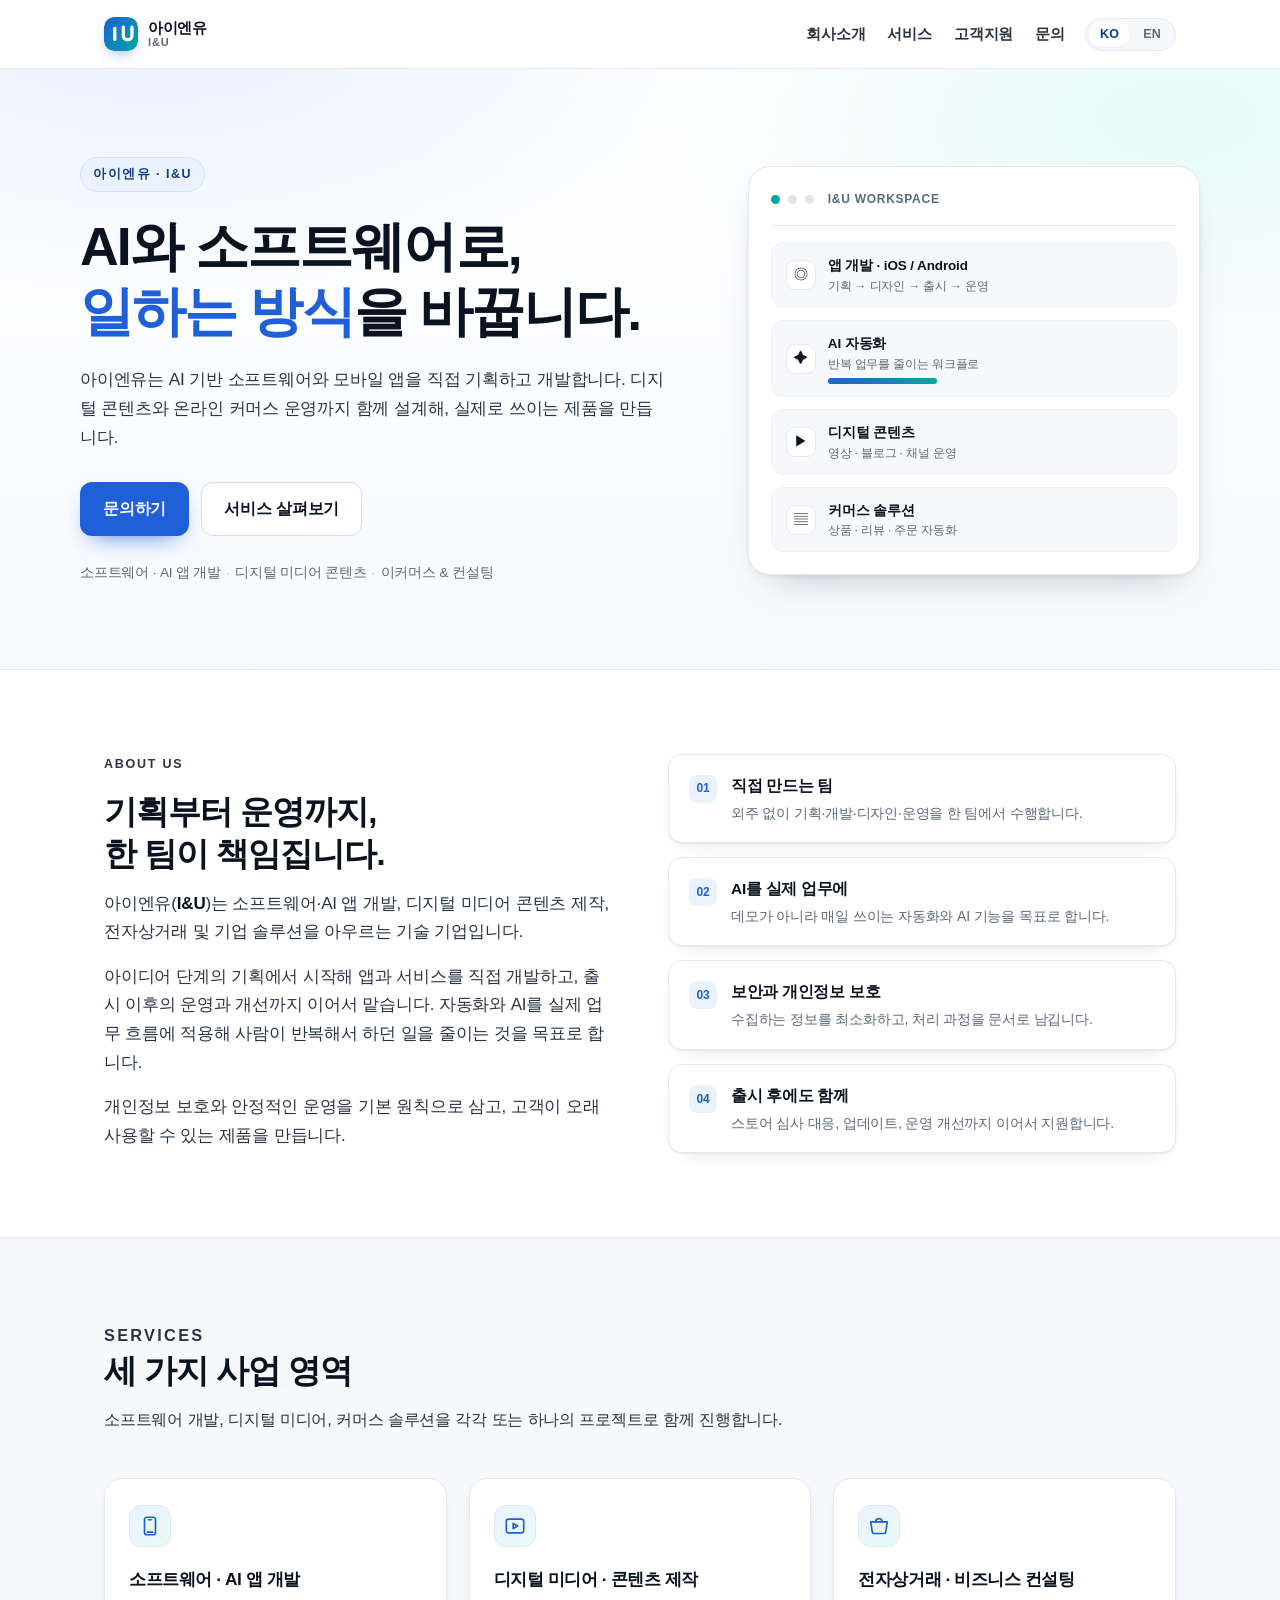
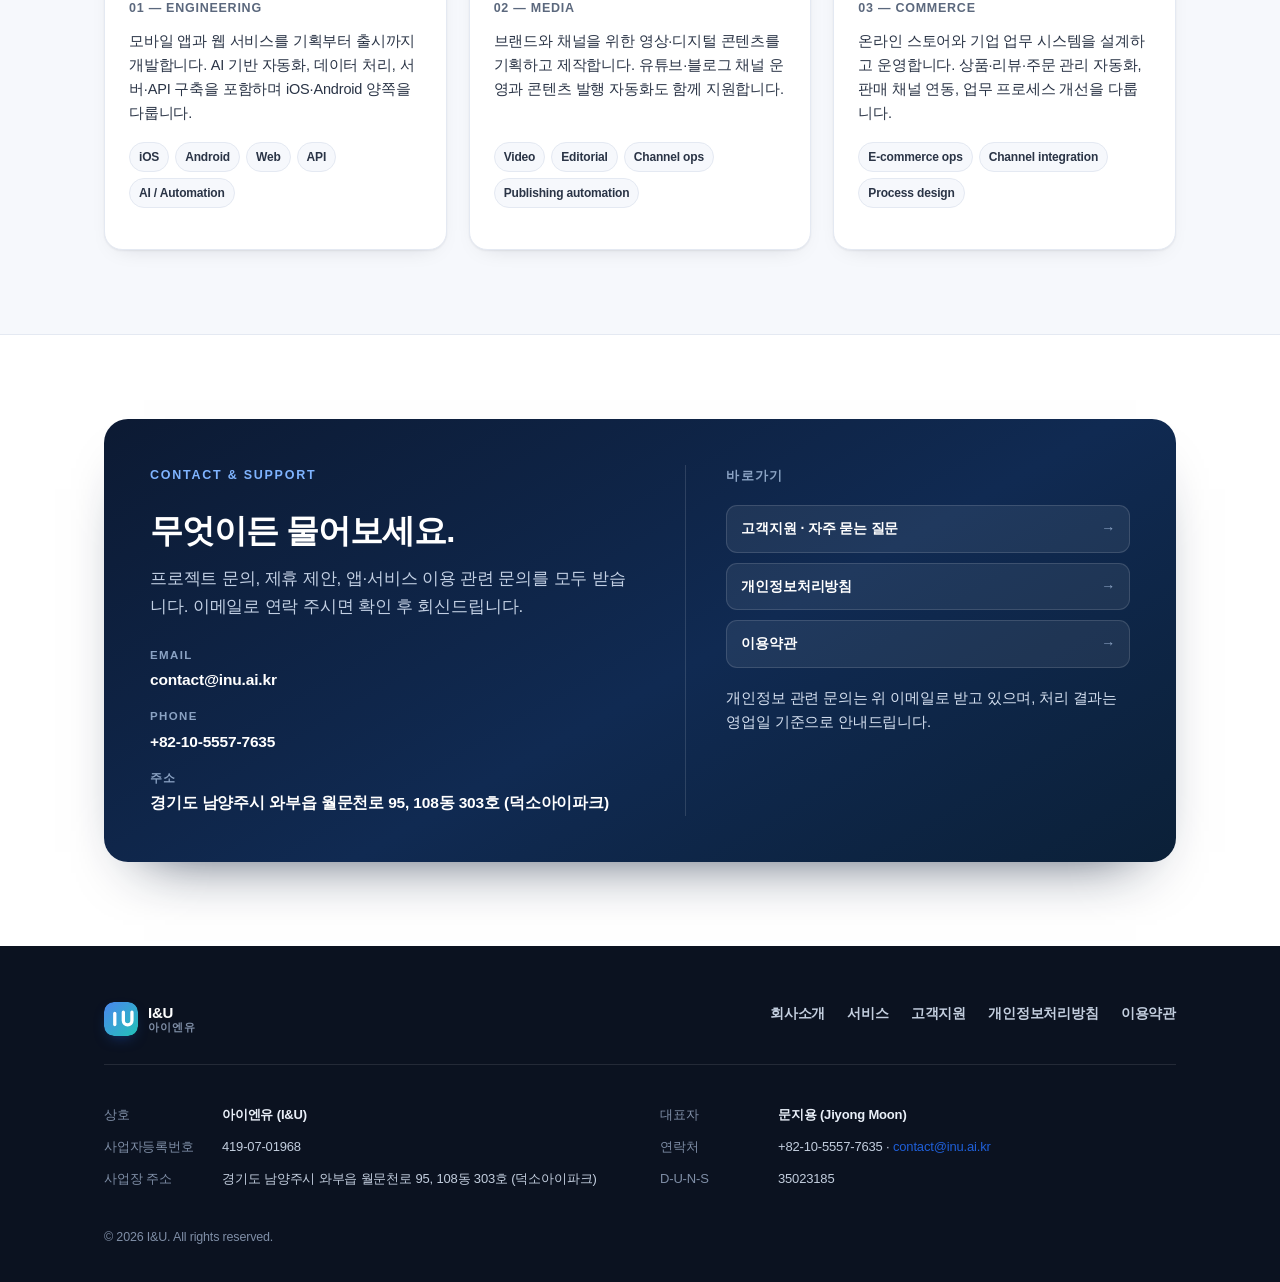
==== index.html @ f98ae086 "I&U official website: bilingual landing, privacy policy, terms, support" ====
<!DOCTYPE html>
<html lang="ko" data-lang="ko">
<head>
<meta charset="utf-8">
<meta name="viewport" content="width=device-width, initial-scale=1">
<title>아이엔유 I&amp;U — 소프트웨어 · AI 앱 개발 | Software &amp; AI Apps</title>
<meta name="description" content="아이엔유(I&amp;U)는 소프트웨어·AI 모바일 앱 개발, 디지털 미디어 콘텐츠 제작, 전자상거래 및 기업 솔루션을 제공하는 기술 기업입니다. 사업자등록번호 419-07-01968.">
<meta name="theme-color" content="#0b1220">
<meta name="robots" content="index, follow">
<meta property="og:type" content="website">
<meta property="og:site_name" content="I&amp;U (아이엔유)">
<meta property="og:title" content="아이엔유 I&amp;U — 소프트웨어 · AI 앱 개발">
<meta property="og:description" content="AI 기반 소프트웨어와 모바일 앱, 디지털 콘텐츠, 커머스 솔루션을 만드는 기술 기업 아이엔유입니다.">
<meta property="og:locale" content="ko_KR">
<meta property="og:locale:alternate" content="en_US">
<link rel="icon" href="favicon.svg" type="image/svg+xml">
<link rel="apple-touch-icon" href="apple-touch-icon.png">
<link rel="stylesheet" href="styles.css">
</head>
<body>
<a class="skip-link" href="#main" style="position:absolute;left:-9999px">본문 바로가기</a>

<header class="site-header">
  <div class="wrap header-inner">
    <a class="brand" href="index.html" aria-label="I&amp;U 아이엔유">
      <span class="brand-mark" aria-hidden="true">
        <svg viewBox="0 0 32 32" role="img" aria-hidden="true">
          <defs>
            <linearGradient id="bg" x1="0" y1="0" x2="1" y2="1">
              <stop offset="0" stop-color="#1f5fd8"/><stop offset="1" stop-color="#00a8a0"/>
            </linearGradient>
          </defs>
          <rect width="32" height="32" rx="9" fill="url(#bg)"/>
          <rect x="8.6" y="9.2" width="3.1" height="13.6" rx="1.55" fill="#fff"/>
          <path d="M18.2 9.6v7.9a4.05 4.05 0 0 0 8.1 0V9.6" fill="none" stroke="#fff" stroke-width="3.1" stroke-linecap="round"/>
        </svg>
      </span>
      <span class="brand-text">
        <span class="brand-ko ko">아이엔유</span>
        <span class="brand-ko en">I&amp;U Inc.</span>
        <span class="brand-en">I&amp;U</span>
      </span>
    </a>

    <nav class="nav" aria-label="주요 메뉴">
      <a href="#about"><span class="ko">회사소개</span><span class="en">About</span></a>
      <a href="#services"><span class="ko">서비스</span><span class="en">Services</span></a>
      <a href="support.html" class="nav-hide-sm"><span class="ko">고객지원</span><span class="en">Support</span></a>
      <a href="#contact" class="nav-contact"><span class="ko">문의</span><span class="en">Contact</span></a>
    </nav>

    <div class="lang-toggle" role="group" aria-label="Language / 언어">
      <button type="button" data-set-lang="ko" aria-pressed="true">KO</button>
      <button type="button" data-set-lang="en" aria-pressed="false">EN</button>
    </div>
  </div>
</header>

<main id="main">

  <!-- ================= HERO ================= -->
  <section class="hero">
    <div class="wrap hero-inner">
      <div>
        <p class="eyebrow">
          <span class="ko">아이엔유 · I&amp;U</span>
          <span class="en">I&amp;U · 아이엔유</span>
        </p>

        <h1>
          <span class="ko">AI와 소프트웨어로,<br><em>일하는 방식</em>을 바꿉니다.</span>
          <span class="en">Software and AI that<br><em>change how you work.</em></span>
        </h1>

        <p class="hero-lead">
          <span class="ko">아이엔유는 AI 기반 소프트웨어와 모바일 앱을 직접 기획하고 개발합니다. 디지털 콘텐츠와 온라인 커머스 운영까지 함께 설계해, 실제로 쓰이는 제품을 만듭니다.</span>
          <span class="en">I&amp;U plans and builds AI-powered software and mobile apps, and designs the digital content and online commerce around them — products that people actually use.</span>
        </p>

        <div class="hero-actions">
          <a class="btn btn-primary" href="#contact">
            <span class="ko">문의하기</span><span class="en">Contact us</span>
          </a>
          <a class="btn btn-ghost" href="#services">
            <span class="ko">서비스 살펴보기</span><span class="en">Explore services</span>
          </a>
        </div>

        <p class="hero-note">
          <span class="ko">소프트웨어 · AI 앱 개발</span>
          <span class="ko">디지털 미디어 콘텐츠</span>
          <span class="ko">이커머스 &amp; 컨설팅</span>
          <span class="en">Software &amp; AI apps</span>
          <span class="en">Digital media</span>
          <span class="en">E-commerce &amp; consulting</span>
        </p>
      </div>

      <aside class="hero-card" aria-hidden="true">
        <div class="mock-top">
          <span class="dot on"></span><span class="dot"></span><span class="dot"></span>
          <span class="mock-title">I&amp;U Workspace</span>
        </div>
        <div class="mock-rows">
          <div class="mock-row">
            <span class="mock-icon">◎</span>
            <div>
              <b class="ko">앱 개발 · iOS / Android</b>
              <b class="en">App development · iOS / Android</b>
              <small class="ko">기획 → 디자인 → 출시 → 운영</small>
              <small class="en">Plan → design → launch → operate</small>
            </div>
          </div>
          <div class="mock-row">
            <span class="mock-icon">✦</span>
            <div>
              <b class="ko">AI 자동화</b>
              <b class="en">AI automation</b>
              <small class="ko">반복 업무를 줄이는 워크플로</small>
              <small class="en">Workflows that remove repetitive work</small>
              <div class="mock-bar" style="width:72%"></div>
            </div>
          </div>
          <div class="mock-row">
            <span class="mock-icon">▶</span>
            <div>
              <b class="ko">디지털 콘텐츠</b>
              <b class="en">Digital content</b>
              <small class="ko">영상 · 블로그 · 채널 운영</small>
              <small class="en">Video · blog · channel operations</small>
            </div>
          </div>
          <div class="mock-row">
            <span class="mock-icon">▤</span>
            <div>
              <b class="ko">커머스 솔루션</b>
              <b class="en">Commerce solutions</b>
              <small class="ko">상품 · 리뷰 · 주문 자동화</small>
              <small class="en">Catalog · reviews · order automation</small>
            </div>
          </div>
        </div>
      </aside>
    </div>
  </section>

  <!-- ================= ABOUT ================= -->
  <section class="section" id="about">
    <div class="wrap">
      <div class="about-grid">
        <div class="about-copy">
          <p class="section-label">About us</p>
          <h2>
            <span class="ko">기획부터 운영까지, 한 팀이 책임집니다.</span>
            <span class="en">One team, from first plan to daily operations.</span>
          </h2>

          <div class="ko">
            <p>아이엔유(<strong>I&amp;U</strong>)는 소프트웨어·AI 앱 개발, 디지털 미디어 콘텐츠 제작, 전자상거래 및 기업 솔루션을 아우르는 기술 기업입니다.</p>
            <p>아이디어 단계의 기획에서 시작해 앱과 서비스를 직접 개발하고, 출시 이후의 운영과 개선까지 이어서 맡습니다. 자동화와 AI를 실제 업무 흐름에 적용해 사람이 반복해서 하던 일을 줄이는 것을 목표로 합니다.</p>
            <p>개인정보 보호와 안정적인 운영을 기본 원칙으로 삼고, 고객이 오래 사용할 수 있는 제품을 만듭니다.</p>
          </div>
          <div class="en">
            <p>I&amp;U is a technology company working across <strong>software and AI app development</strong>, digital media and content production, and e-commerce and business solutions.</p>
            <p>We start from the first plan, build the app or service ourselves, and stay through launch, operation and improvement. We apply automation and AI to real workflows so that repetitive work gets smaller.</p>
            <p>Privacy protection and stable operation are our baseline, because we build products meant to be used for years.</p>
          </div>
        </div>

        <div class="facts">
          <div class="fact">
            <span class="fact-num">01</span>
            <div>
              <h3><span class="ko">직접 만드는 팀</span><span class="en">Built in-house</span></h3>
              <p><span class="ko">외주 없이 기획·개발·디자인·운영을 한 팀에서 수행합니다.</span><span class="en">Planning, development, design and operations are handled by one in-house team.</span></p>
            </div>
          </div>
          <div class="fact">
            <span class="fact-num">02</span>
            <div>
              <h3><span class="ko">AI를 실제 업무에</span><span class="en">AI where it actually helps</span></h3>
              <p><span class="ko">데모가 아니라 매일 쓰이는 자동화와 AI 기능을 목표로 합니다.</span><span class="en">Not demos — automation and AI features that get used every day.</span></p>
            </div>
          </div>
          <div class="fact">
            <span class="fact-num">03</span>
            <div>
              <h3><span class="ko">보안과 개인정보 보호</span><span class="en">Security and privacy first</span></h3>
              <p><span class="ko">수집하는 정보를 최소화하고, 처리 과정을 문서로 남깁니다.</span><span class="en">We minimise the data we collect and document how it is processed.</span></p>
            </div>
          </div>
          <div class="fact">
            <span class="fact-num">04</span>
            <div>
              <h3><span class="ko">출시 후에도 함께</span><span class="en">Here after launch</span></h3>
              <p><span class="ko">스토어 심사 대응, 업데이트, 운영 개선까지 이어서 지원합니다.</span><span class="en">Store review, updates and operational improvements, continued after release.</span></p>
            </div>
          </div>
        </div>
      </div>
    </div>
  </section>

  <!-- ================= SERVICES ================= -->
  <section class="section section--soft" id="services">
    <div class="wrap">
      <div class="section-head">
        <p class="section-label">Services</p>
        <h2>
          <span class="ko">세 가지 사업 영역</span>
          <span class="en">Three areas of work</span>
        </h2>
        <p>
          <span class="ko">소프트웨어 개발, 디지털 미디어, 커머스 솔루션을 각각 또는 하나의 프로젝트로 함께 진행합니다.</span>
          <span class="en">Software development, digital media and commerce solutions — separately, or as one project.</span>
        </p>
      </div>

      <div class="cards">
        <article class="card">
          <div class="card-icon" aria-hidden="true">
            <svg width="22" height="22" viewBox="0 0 24 24" fill="none" stroke="currentColor" stroke-width="1.8" stroke-linecap="round" stroke-linejoin="round"><rect x="6" y="2.5" width="12" height="19" rx="2.5"/><path d="M10.5 5.2h3"/><path d="M9 18.6h6"/></svg>
          </div>
          <h3><span class="ko">소프트웨어 · AI 앱 개발</span><span class="en">Software &amp; AI App Development</span></h3>
          <p class="card-sub">01 — Engineering</p>
          <p>
            <span class="ko">모바일 앱과 웹 서비스를 기획부터 출시까지 개발합니다. AI 기반 자동화, 데이터 처리, 서버·API 구축을 포함하며 iOS·Android 양쪽을 다룹니다.</span>
            <span class="en">Mobile apps and web services, built from plan to release. AI-driven automation, data processing, and server/API work, on both iOS and Android.</span>
          </p>
          <ul class="tags">
            <li>iOS</li><li>Android</li><li>Web</li><li>API</li><li>AI / Automation</li>
          </ul>
        </article>

        <article class="card">
          <div class="card-icon" aria-hidden="true">
            <svg width="22" height="22" viewBox="0 0 24 24" fill="none" stroke="currentColor" stroke-width="1.8" stroke-linecap="round" stroke-linejoin="round"><rect x="2.5" y="4.5" width="19" height="15" rx="2.5"/><path d="M10 9.2l4.8 2.8L10 14.8z"/></svg>
          </div>
          <h3><span class="ko">디지털 미디어 · 콘텐츠 제작</span><span class="en">Digital Media &amp; Content Production</span></h3>
          <p class="card-sub">02 — Media</p>
          <p>
            <span class="ko">브랜드와 채널을 위한 영상·디지털 콘텐츠를 기획하고 제작합니다. 유튜브·블로그 채널 운영과 콘텐츠 발행 자동화도 함께 지원합니다.</span>
            <span class="en">Video and digital content planned and produced for brands and channels, together with YouTube and blog operations and publishing automation.</span>
          </p>
          <ul class="tags">
            <li>Video</li><li>Editorial</li><li>Channel ops</li><li>Publishing automation</li>
          </ul>
        </article>

        <article class="card">
          <div class="card-icon" aria-hidden="true">
            <svg width="22" height="22" viewBox="0 0 24 24" fill="none" stroke="currentColor" stroke-width="1.8" stroke-linecap="round" stroke-linejoin="round"><path d="M3 7.5h18l-1.6 11a2 2 0 0 1-2 1.7H6.6a2 2 0 0 1-2-1.7z"/><path d="M8.5 7.5a3.5 3.5 0 0 1 7 0"/></svg>
          </div>
          <h3><span class="ko">전자상거래 · 비즈니스 컨설팅</span><span class="en">E-Commerce &amp; Business Consulting</span></h3>
          <p class="card-sub">03 — Commerce</p>
          <p>
            <span class="ko">온라인 스토어와 기업 업무 시스템을 설계하고 운영합니다. 상품·리뷰·주문 관리 자동화, 판매 채널 연동, 업무 프로세스 개선을 다룹니다.</span>
            <span class="en">Online stores and business systems, designed and operated. Catalogue, review and order automation, sales channel integration, and process improvement.</span>
          </p>
          <ul class="tags">
            <li>E-commerce ops</li><li>Channel integration</li><li>Process design</li>
          </ul>
        </article>
      </div>
    </div>
  </section>

  <!-- ================= CONTACT ================= -->
  <section class="section" id="contact">
    <div class="wrap">
      <div class="contact-card">
        <div>
          <p class="section-label">Contact &amp; Support</p>
          <h2>
            <span class="ko">무엇이든 물어보세요.</span>
            <span class="en">Talk to us.</span>
          </h2>
          <p>
            <span class="ko">프로젝트 문의, 제휴 제안, 앱·서비스 이용 관련 문의를 모두 받습니다. 이메일로 연락 주시면 확인 후 회신드립니다.</span>
            <span class="en">Project enquiries, partnerships, and support for our apps and services. Write to us and we will get back to you.</span>
          </p>

          <ul class="contact-list">
            <li>
              <span class="label">Email</span>
              <a href="mailto:contact@inu.ai.kr">contact@inu.ai.kr</a>
            </li>
            <li>
              <span class="label">Phone</span>
              <a href="tel:+821055577635">+82-10-5557-7635</a>
            </li>
            <li>
              <span class="label ko">주소</span>
              <span class="label en">Address</span>
              <span class="value ko">경기도 남양주시 와부읍 월문천로 95, 108동 303호 (덕소아이파크)</span>
              <span class="value en">108-303, 95 Wolmuncheon-ro, Wabu-eup, Namyangju-si, Gyeonggi-do 12213, Republic of Korea</span>
            </li>
          </ul>
        </div>

        <div class="contact-side">
          <h3><span class="ko">바로가기</span><span class="en">Quick links</span></h3>
          <ul class="mini-links">
            <li>
              <a href="support.html">
                <span><span class="ko">고객지원 · 자주 묻는 질문</span><span class="en">Support &amp; FAQ</span></span>
                <span class="arrow" aria-hidden="true">→</span>
              </a>
            </li>
            <li>
              <a href="privacy.html">
                <span><span class="ko">개인정보처리방침</span><span class="en">Privacy Policy</span></span>
                <span class="arrow" aria-hidden="true">→</span>
              </a>
            </li>
            <li>
              <a href="terms.html">
                <span><span class="ko">이용약관</span><span class="en">Terms of Service</span></span>
                <span class="arrow" aria-hidden="true">→</span>
              </a>
            </li>
          </ul>
          <p>
            <span class="ko">개인정보 관련 문의는 위 이메일로 받고 있으며, 처리 결과는 영업일 기준으로 안내드립니다.</span>
            <span class="en">Privacy enquiries go to the same address; we respond on business days.</span>
          </p>
        </div>
      </div>
    </div>
  </section>

</main>

<footer class="site-footer">
  <div class="wrap">
    <div class="footer-top">
      <a class="brand" href="index.html" aria-label="I&amp;U 아이엔유">
        <span class="brand-mark" aria-hidden="true">
          <svg viewBox="0 0 32 32" role="img" aria-hidden="true">
            <defs>
              <linearGradient id="bgf" x1="0" y1="0" x2="1" y2="1">
                <stop offset="0" stop-color="#4b86ee"/><stop offset="1" stop-color="#22c2b8"/>
              </linearGradient>
            </defs>
            <rect width="32" height="32" rx="9" fill="url(#bgf)"/>
            <rect x="8.6" y="9.2" width="3.1" height="13.6" rx="1.55" fill="#fff"/>
            <path d="M18.2 9.6v7.9a4.05 4.05 0 0 0 8.1 0V9.6" fill="none" stroke="#fff" stroke-width="3.1" stroke-linecap="round"/>
          </svg>
        </span>
        <span class="brand-text">
          <span class="brand-ko">I&amp;U</span>
          <span class="brand-en">아이엔유</span>
        </span>
      </a>

      <nav class="footer-nav" aria-label="바닥글 메뉴">
        <a href="index.html#about"><span class="ko">회사소개</span><span class="en">About</span></a>
        <a href="index.html#services"><span class="ko">서비스</span><span class="en">Services</span></a>
        <a href="support.html"><span class="ko">고객지원</span><span class="en">Support</span></a>
        <a href="privacy.html"><span class="ko">개인정보처리방침</span><span class="en">Privacy Policy</span></a>
        <a href="terms.html"><span class="ko">이용약관</span><span class="en">Terms of Service</span></a>
      </nav>
    </div>

    <dl class="legal">
      <div>
        <dt><span class="ko">상호</span><span class="en">Company</span></dt>
        <dd><strong>아이엔유 (I&amp;U)</strong></dd>
      </div>
      <div>
        <dt><span class="ko">대표자</span><span class="en">Representative</span></dt>
        <dd><strong>문지용 (Jiyong Moon)</strong></dd>
      </div>
      <div>
        <dt><span class="ko">사업자등록번호</span><span class="en">Business Reg. No.</span></dt>
        <dd>419-07-01968</dd>
      </div>
      <div>
        <dt><span class="ko">연락처</span><span class="en">Contact</span></dt>
        <dd>+82-10-5557-7635 · <a href="mailto:contact@inu.ai.kr">contact@inu.ai.kr</a></dd>
      </div>
      <div>
        <dt><span class="ko">사업장 주소</span><span class="en">Address</span></dt>
        <dd>
          <span class="ko">경기도 남양주시 와부읍 월문천로 95, 108동 303호 (덕소아이파크)</span>
          <span class="en">108-303, 95 Wolmuncheon-ro, Wabu-eup, Namyangju-si, Gyeonggi-do 12213, Republic of Korea</span>
        </dd>
      </div>
      <div>
        <dt>D-U-N-S</dt>
        <dd>35023185</dd>
      </div>
    </dl>

    <p class="copyright">© 2026 I&amp;U. All rights reserved.</p>
  </div>
</footer>

<script src="main.js"></script>
</body>
</html>
---- styles.css ----
/* I&U (아이엔유) — official website
   Design: single stylesheet, no external assets, no CDN dependencies. */

:root {
  --ink: #0b1220;
  --ink-soft: #2a3446;
  --muted: #5b687d;
  --line: #e4e9f2;
  --bg: #ffffff;
  --bg-soft: #f6f8fc;
  --brand: #1f5fd8;
  --brand-deep: #0e3b8f;
  --brand-soft: #eaf1ff;
  --accent: #00a8a0;
  --radius: 18px;
  --shadow-sm: 0 1px 2px rgba(11, 18, 32, .06), 0 8px 24px -16px rgba(11, 18, 32, .25);
  --shadow-md: 0 2px 4px rgba(11, 18, 32, .05), 0 18px 40px -24px rgba(11, 18, 32, .35);
  --wrap: 1120px;
  --font: "Pretendard", "Pretendard Variable", -apple-system, BlinkMacSystemFont,
    "Apple SD Gothic Neo", "Segoe UI", "Malgun Gothic", Roboto, "Noto Sans KR",
    "Helvetica Neue", Arial, "Liberation Sans", sans-serif;
}

* { box-sizing: border-box; }

html {
  -webkit-text-size-adjust: 100%;
  scroll-behavior: smooth;
}

body {
  margin: 0;
  font-family: var(--font);
  color: var(--ink);
  background: var(--bg);
  font-size: 17px;
  line-height: 1.68;
  letter-spacing: -0.01em;
  -webkit-font-smoothing: antialiased;
  overflow-wrap: break-word;
}

img, svg { max-width: 100%; display: block; }

a { color: var(--brand); text-decoration: none; }
a:hover { text-decoration: underline; text-underline-offset: 3px; }

.wrap {
  max-width: var(--wrap);
  margin: 0 auto;
  padding: 0 24px;
}

/* ---------- language switch ---------- */
[data-lang="ko"] .en { display: none !important; }
[data-lang="en"] .ko { display: none !important; }

/* ---------- header ---------- */
.site-header {
  position: sticky;
  top: 0;
  z-index: 50;
  background: rgba(255, 255, 255, .86);
  backdrop-filter: saturate(180%) blur(14px);
  -webkit-backdrop-filter: saturate(180%) blur(14px);
  border-bottom: 1px solid var(--line);
}

.header-inner {
  display: flex;
  align-items: center;
  gap: 20px;
  min-height: 68px;
}

.brand {
  display: inline-flex;
  align-items: center;
  gap: 10px;
  color: var(--ink);
  font-weight: 700;
  letter-spacing: -0.02em;
  flex: 0 0 auto;
}
.brand:hover { text-decoration: none; }

.brand-mark {
  width: 34px;
  height: 34px;
  border-radius: 10px;
  overflow: hidden;
  box-shadow: 0 6px 16px -8px rgba(31, 95, 216, .8);
  flex: 0 0 auto;
}

.brand-text { display: flex; flex-direction: column; line-height: 1.15; }
.brand-ko { font-size: 15px; font-weight: 700; }
.brand-en { font-size: 11px; font-weight: 600; color: var(--muted); letter-spacing: .08em; }

.nav {
  display: flex;
  align-items: center;
  gap: 22px;
  margin-left: auto;
  font-size: 15px;
  font-weight: 600;
  color: var(--ink-soft);
}
.nav a { color: inherit; }
.nav a:hover { color: var(--brand); text-decoration: none; }

.lang-toggle {
  display: inline-flex;
  border: 1px solid var(--line);
  border-radius: 999px;
  background: var(--bg-soft);
  padding: 3px;
  gap: 2px;
}
.lang-toggle button {
  font: inherit;
  font-size: 12.5px;
  font-weight: 700;
  letter-spacing: .02em;
  border: 0;
  background: transparent;
  color: var(--muted);
  padding: 5px 11px;
  border-radius: 999px;
  cursor: pointer;
  line-height: 1.2;
}
.lang-toggle button[aria-pressed="true"] {
  background: #fff;
  color: var(--brand-deep);
  box-shadow: var(--shadow-sm);
}

/* ---------- buttons ---------- */
.btn {
  display: inline-flex;
  align-items: center;
  justify-content: center;
  gap: 8px;
  font: inherit;
  font-size: 15.5px;
  font-weight: 700;
  padding: 13px 22px;
  border-radius: 12px;
  border: 1px solid transparent;
  cursor: pointer;
  transition: transform .18s ease, box-shadow .18s ease, background .18s ease;
  white-space: nowrap;
}
.btn:hover { text-decoration: none; transform: translateY(-1px); }
.btn-primary { background: var(--brand); color: #fff; box-shadow: 0 10px 24px -12px rgba(31, 95, 216, .9); }
.btn-primary:hover { background: var(--brand-deep); }
.btn-ghost { background: #fff; color: var(--ink); border-color: #d5dded; }
.btn-ghost:hover { border-color: #b9c7de; }
.btn-on-dark { background: #fff; color: var(--brand-deep); }
.btn-on-dark:hover { background: #eef3ff; }

/* ---------- hero ---------- */
.hero {
  position: relative;
  overflow: hidden;
  background:
    radial-gradient(900px 420px at 12% -10%, #e8f0ff 0%, rgba(232, 240, 255, 0) 70%),
    radial-gradient(760px 380px at 92% 8%, #e6fbf8 0%, rgba(230, 251, 248, 0) 68%),
    linear-gradient(180deg, #ffffff 0%, #f7f9fd 100%);
  border-bottom: 1px solid var(--line);
}

.hero-inner {
  display: grid;
  grid-template-columns: minmax(0, 1.15fr) minmax(0, .85fr);
  gap: 56px;
  align-items: center;
  padding: 88px 0 84px;
}

.eyebrow {
  display: inline-flex;
  align-items: center;
  gap: 8px;
  font-size: 12.5px;
  font-weight: 700;
  letter-spacing: .12em;
  text-transform: uppercase;
  color: var(--brand-deep);
  background: var(--brand-soft);
  border: 1px solid #d3e0ff;
  padding: 6px 12px;
  border-radius: 999px;
  margin: 0 0 22px;
}

.hero h1 {
  font-size: clamp(2.05rem, 4.4vw, 3.35rem);
  line-height: 1.22;
  letter-spacing: -0.035em;
  margin: 0 0 20px;
  font-weight: 800;
  text-wrap: balance;
}

.hero h1 em {
  font-style: normal;
  color: var(--brand);
}

.hero-lead {
  font-size: clamp(1rem, 1.35vw, 1.14rem);
  color: var(--ink-soft);
  margin: 0 0 30px;
  max-width: 34em;
}

.hero-actions { display: flex; flex-wrap: wrap; gap: 12px; margin-bottom: 26px; }

.hero-note {
  font-size: 13.5px;
  color: var(--muted);
  display: flex;
  flex-wrap: wrap;
  gap: 6px 14px;
  margin: 0;
}
.hero-note span { position: relative; }
.hero-note span + span::before {
  content: "·";
  position: absolute;
  left: -9px;
  color: #b9c4d6;
}

/* hero visual card */
.hero-card {
  background: #fff;
  border: 1px solid var(--line);
  border-radius: 22px;
  box-shadow: var(--shadow-md);
  padding: 22px;
}

.mock-top {
  display: flex;
  align-items: center;
  gap: 8px;
  padding-bottom: 16px;
  border-bottom: 1px solid var(--line);
}
.dot { width: 9px; height: 9px; border-radius: 50%; background: #dfe5ef; }
.dot.on { background: var(--accent); }
.mock-title { margin-left: 6px; font-size: 12px; font-weight: 700; letter-spacing: .06em; color: var(--muted); text-transform: uppercase; }

.mock-rows { display: grid; gap: 12px; padding-top: 16px; }
.mock-row {
  display: flex;
  align-items: center;
  gap: 12px;
  padding: 12px 14px;
  border-radius: 12px;
  background: var(--bg-soft);
  border: 1px solid #eef2f9;
}
.mock-icon {
  width: 30px; height: 30px; border-radius: 9px;
  display: grid; place-items: center;
  background: #fff; border: 1px solid var(--line);
  font-size: 14px; flex: 0 0 auto;
}
.mock-row b { display: block; font-size: 13.5px; font-weight: 700; letter-spacing: -0.01em; }
.mock-row small { display: block; font-size: 12px; color: var(--muted); line-height: 1.4; }
.mock-bar {
  height: 6px; border-radius: 999px;
  background: linear-gradient(90deg, var(--brand), var(--accent));
  margin-top: 6px;
}

/* ---------- sections ---------- */
.section { padding: 84px 0; }
.section--soft { background: var(--bg-soft); border-top: 1px solid var(--line); border-bottom: 1px solid var(--line); }

.section-head { max-width: 46em; margin-bottom: 44px; }
.section-label {
  font-size: 12.5px;
  font-weight: 800;
  letter-spacing: .14em;
  text-transform: uppercase;
  color: var(--brand);
  margin: 0 0 12px;
}
h2 {
  font-size: clamp(1.5rem, 2.7vw, 2.05rem);
  line-height: 1.3;
  letter-spacing: -0.03em;
  margin: 0 0 14px;
  font-weight: 800;
  text-wrap: balance;
}
.section-head p { margin: 0; color: var(--ink-soft); font-size: 1.02rem; }

/* about */
.about-grid {
  display: grid;
  grid-template-columns: minmax(0, 1fr) minmax(0, 1fr);
  gap: 56px;
  align-items: start;
}
.about-copy p { margin: 0 0 16px; color: var(--ink-soft); }
.about-copy p:last-child { margin-bottom: 0; }
.about-copy strong { color: var(--ink); font-weight: 700; }

.facts { display: grid; gap: 14px; }
.fact {
  display: flex;
  gap: 14px;
  padding: 18px 20px;
  background: #fff;
  border: 1px solid var(--line);
  border-radius: 14px;
  box-shadow: var(--shadow-sm);
}
.fact-num {
  font-size: 12px; font-weight: 800; color: var(--brand);
  background: var(--brand-soft);
  border-radius: 8px;
  width: 28px; height: 28px;
  display: grid; place-items: center;
  flex: 0 0 auto;
  margin-top: 2px;
}
.fact h3 { margin: 0 0 3px; font-size: 15.5px; letter-spacing: -0.02em; }
.fact p { margin: 0; font-size: 14px; color: var(--muted); line-height: 1.6; }

/* services */
.cards { display: grid; grid-template-columns: repeat(3, minmax(0, 1fr)); gap: 22px; }
.card {
  background: #fff;
  border: 1px solid var(--line);
  border-radius: var(--radius);
  padding: 26px 24px 24px;
  box-shadow: var(--shadow-sm);
  transition: transform .2s ease, box-shadow .2s ease, border-color .2s ease;
  display: flex;
  flex-direction: column;
}
.card:hover { transform: translateY(-3px); box-shadow: var(--shadow-md); border-color: #cfdaf0; }
.card-icon {
  width: 42px; height: 42px;
  border-radius: 12px;
  display: grid; place-items: center;
  background: linear-gradient(140deg, #eaf1ff, #e9fbf8);
  border: 1px solid #dbe6fa;
  margin-bottom: 18px;
  color: var(--brand);
}
.card h3 { font-size: 1.08rem; margin: 0 0 4px; letter-spacing: -0.025em; }
.card .card-sub { font-size: 12.5px; font-weight: 700; letter-spacing: .06em; text-transform: uppercase; color: var(--muted); margin: 0 0 12px; }
.card p { margin: 0 0 16px; color: var(--ink-soft); font-size: 14.5px; line-height: 1.65; }
.tags { display: flex; flex-wrap: wrap; gap: 6px; margin-top: auto; padding: 0; list-style: none; }
.tags li {
  font-size: 12px;
  font-weight: 600;
  color: var(--ink-soft);
  background: var(--bg-soft);
  border: 1px solid var(--line);
  border-radius: 999px;
  padding: 4px 9px;
}

/* contact */
.contact-card {
  background: linear-gradient(150deg, #0c1a33 0%, #102a52 55%, #0b2038 100%);
  border-radius: 24px;
  color: #fff;
  padding: 46px;
  display: grid;
  grid-template-columns: minmax(0, 1.05fr) minmax(0, .95fr);
  gap: 44px;
  box-shadow: 0 30px 60px -40px rgba(11, 26, 51, .9);
}
.contact-card h2 { color: #fff; margin-bottom: 12px; }
.contact-card .section-label { color: #7fb4ff; }
.contact-card p { color: #c3d0e4; margin: 0 0 24px; }
.contact-list { display: grid; gap: 14px; margin: 0; padding: 0; list-style: none; }
.contact-list li { display: grid; gap: 2px; }
.contact-list .label { font-size: 11.5px; font-weight: 800; letter-spacing: .12em; text-transform: uppercase; color: #8ba3c4; }
.contact-list a, .contact-list span.value { color: #fff; font-size: 15.5px; font-weight: 600; }
.contact-list a:hover { color: #cfe1ff; }
.contact-side { border-left: 1px solid rgba(255, 255, 255, .13); padding-left: 40px; display: flex; flex-direction: column; gap: 18px; }
.contact-side h3 { font-size: 13px; letter-spacing: .1em; text-transform: uppercase; color: #8ba3c4; margin: 0; font-weight: 800; }
.contact-side p { margin: 0; font-size: 14.5px; color: #d5e0f0; }
.contact-side a { color: #fff; }
.mini-links { display: grid; gap: 10px; margin: 0; padding: 0; list-style: none; }
.mini-links a {
  display: flex; justify-content: space-between; align-items: center; gap: 12px;
  background: rgba(255, 255, 255, .07);
  border: 1px solid rgba(255, 255, 255, .13);
  border-radius: 11px;
  padding: 11px 14px;
  font-size: 14px;
  font-weight: 600;
  color: #fff;
}
.mini-links a:hover { background: rgba(255, 255, 255, .13); text-decoration: none; }
.mini-links .arrow { color: #8ba3c4; }

/* ---------- footer ---------- */
.site-footer { background: var(--ink); color: #a9b6ca; padding: 56px 0 34px; font-size: 14px; }
.footer-top { display: flex; flex-wrap: wrap; gap: 28px; justify-content: space-between; align-items: flex-start; padding-bottom: 28px; border-bottom: 1px solid rgba(255, 255, 255, .1); }
.site-footer .brand, .site-footer .brand-ko { color: #fff; }
.site-footer .brand-en { color: #7f8ea6; }
.footer-nav { display: flex; flex-wrap: wrap; gap: 8px 22px; font-weight: 600; }
.footer-nav a { color: #c3cede; }
.footer-nav a:hover { color: #fff; }

.legal { display: grid; grid-template-columns: repeat(2, minmax(0, 1fr)); gap: 10px 40px; padding: 26px 0 10px; font-size: 13px; line-height: 1.7; }
.legal div { display: flex; gap: 10px; }
.legal dt { color: #7f8ea6; flex: 0 0 auto; min-width: 108px; }
.legal dd { margin: 0; color: #c3cede; }
.legal strong { color: #eaf0f9; font-weight: 600; }
.copyright { color: #7f8ea6; font-size: 12.5px; padding-top: 14px; margin: 0; }

/* ---------- document pages (privacy / terms / support) ---------- */
.doc-header {
  background: linear-gradient(180deg, #f7f9fd, #fff);
  border-bottom: 1px solid var(--line);
  padding: 56px 0 44px;
}
.doc-header h1 { font-size: clamp(1.7rem, 3.4vw, 2.4rem); letter-spacing: -0.03em; margin: 0 0 10px; font-weight: 800; }
.doc-header p { margin: 0; color: var(--muted); font-size: 14.5px; }
.doc-body { padding: 48px 0 72px; }
.prose { max-width: 800px; }
.prose h2 { font-size: 1.28rem; margin: 40px 0 12px; padding-top: 8px; }
.prose h2:first-child { margin-top: 0; }
.prose h3 { font-size: 1.03rem; margin: 24px 0 8px; letter-spacing: -0.02em; }
.prose p, .prose li { color: var(--ink-soft); font-size: 15.5px; }
.prose p { margin: 0 0 14px; }
.prose ul, .prose ol { margin: 0 0 16px; padding-left: 22px; }
.prose li { margin-bottom: 7px; }
.prose table { width: 100%; border-collapse: collapse; margin: 8px 0 20px; font-size: 14.5px; }
.prose th, .prose td { border: 1px solid var(--line); padding: 10px 12px; text-align: left; vertical-align: top; }
.prose th { background: var(--bg-soft); font-weight: 700; }
.prose table.kv th { width: 104px; color: var(--ink-soft); }
.prose table.stack tbody th { background: transparent; }
.prose .callout {
  background: var(--bg-soft);
  border: 1px solid var(--line);
  border-left: 3px solid var(--brand);
  border-radius: 12px;
  padding: 16px 18px;
  margin: 0 0 22px;
  font-size: 14.5px;
  color: var(--ink-soft);
}
.prose a { word-break: break-word; }

/* FAQ */
.faq { display: grid; gap: 12px; max-width: 860px; }
.faq details {
  background: #fff;
  border: 1px solid var(--line);
  border-radius: 14px;
  padding: 4px 20px;
  box-shadow: var(--shadow-sm);
}
.faq summary {
  cursor: pointer;
  font-weight: 700;
  font-size: 15.5px;
  padding: 15px 0;
  list-style: none;
  display: flex;
  justify-content: space-between;
  gap: 16px;
  letter-spacing: -0.02em;
}
.faq summary::-webkit-details-marker { display: none; }
.faq summary::after { content: "+"; color: var(--brand); font-weight: 700; }
.faq details[open] summary::after { content: "–"; }
.faq .answer { padding: 0 0 16px; color: var(--ink-soft); font-size: 15px; }
.faq .answer p { margin: 0 0 10px; }
.faq .answer p:last-child { margin-bottom: 0; }

/* ---------- responsive ---------- */
@media (max-width: 900px) {
  .hero-inner { grid-template-columns: 1fr; gap: 40px; padding: 64px 0 60px; }
  .about-grid { grid-template-columns: 1fr; gap: 34px; }
  .cards { grid-template-columns: 1fr; }
  .contact-card { grid-template-columns: 1fr; padding: 34px 26px; gap: 30px; }
  .contact-side { border-left: 0; border-top: 1px solid rgba(255,255,255,.13); padding-left: 0; padding-top: 26px; }
  .legal { grid-template-columns: 1fr; }
  .legal dt { min-width: 96px; }
}

@media (max-width: 720px) {
  body { font-size: 16px; }
  .section { padding: 60px 0; }
  .wrap { padding: 0 18px; }
  .header-inner { min-height: 62px; gap: 12px; }
  .nav { gap: 14px; font-size: 14px; }
  .nav .nav-hide-sm { display: none; }
  .brand-ko { font-size: 14px; }
  .brand-en { font-size: 10px; }
  .brand-mark { width: 30px; height: 30px; border-radius: 9px; }
  .hero h1 { letter-spacing: -0.03em; }
  .hero-actions .btn { flex: 1 1 auto; }
  .contact-card { padding: 28px 20px; border-radius: 18px; }
  .site-footer { padding: 44px 0 28px; }
  .footer-top { gap: 20px; }
  .doc-header { padding: 40px 0 32px; }
  .doc-body { padding: 34px 0 56px; }
  .prose table { font-size: 13.8px; }
  .prose th, .prose td { padding: 9px 10px; }
  .prose table.kv th { width: 84px; }

  /* 3-column tables read as stacked cards on phones */
  .prose table.stack, .prose table.stack tbody, .prose table.stack tr,
  .prose table.stack th, .prose table.stack td { display: block; width: auto; }
  .prose table.stack { border: 0; }
  .prose table.stack thead { display: none; }
  .prose table.stack tr {
    border: 1px solid var(--line);
    border-radius: 12px;
    background: #fff;
    margin-bottom: 12px;
    overflow: hidden;
  }
  .prose table.stack td, .prose table.stack tbody th {
    border: 0;
    padding: 10px 14px;
  }
  .prose table.stack td::before {
    content: attr(data-label);
    display: block;
    font-size: 11px;
    font-weight: 800;
    letter-spacing: .08em;
    color: var(--muted);
    margin-bottom: 2px;
  }
  .prose table.stack td + td, .prose table.stack tbody th + td { border-top: 1px solid #eef2f9; }
}

/* narrow phones: keep the header on one line in both languages */
@media (max-width: 480px) {
  .header-inner { gap: 10px; }
  .nav a[href="#about"], .nav a[href="#services"],
  .nav a[href="index.html#about"], .nav a[href="index.html#services"] { display: none; }
  .nav .nav-hide-sm { display: inline; }
  .nav { gap: 12px; font-size: 14.5px; }
  .brand-en { display: none; }
  .brand-ko { font-size: 15px; }
  .lang-toggle button { padding: 5px 9px; }
}

@media (prefers-reduced-motion: reduce) {
  html { scroll-behavior: auto; }
  * { transition: none !important; }
}
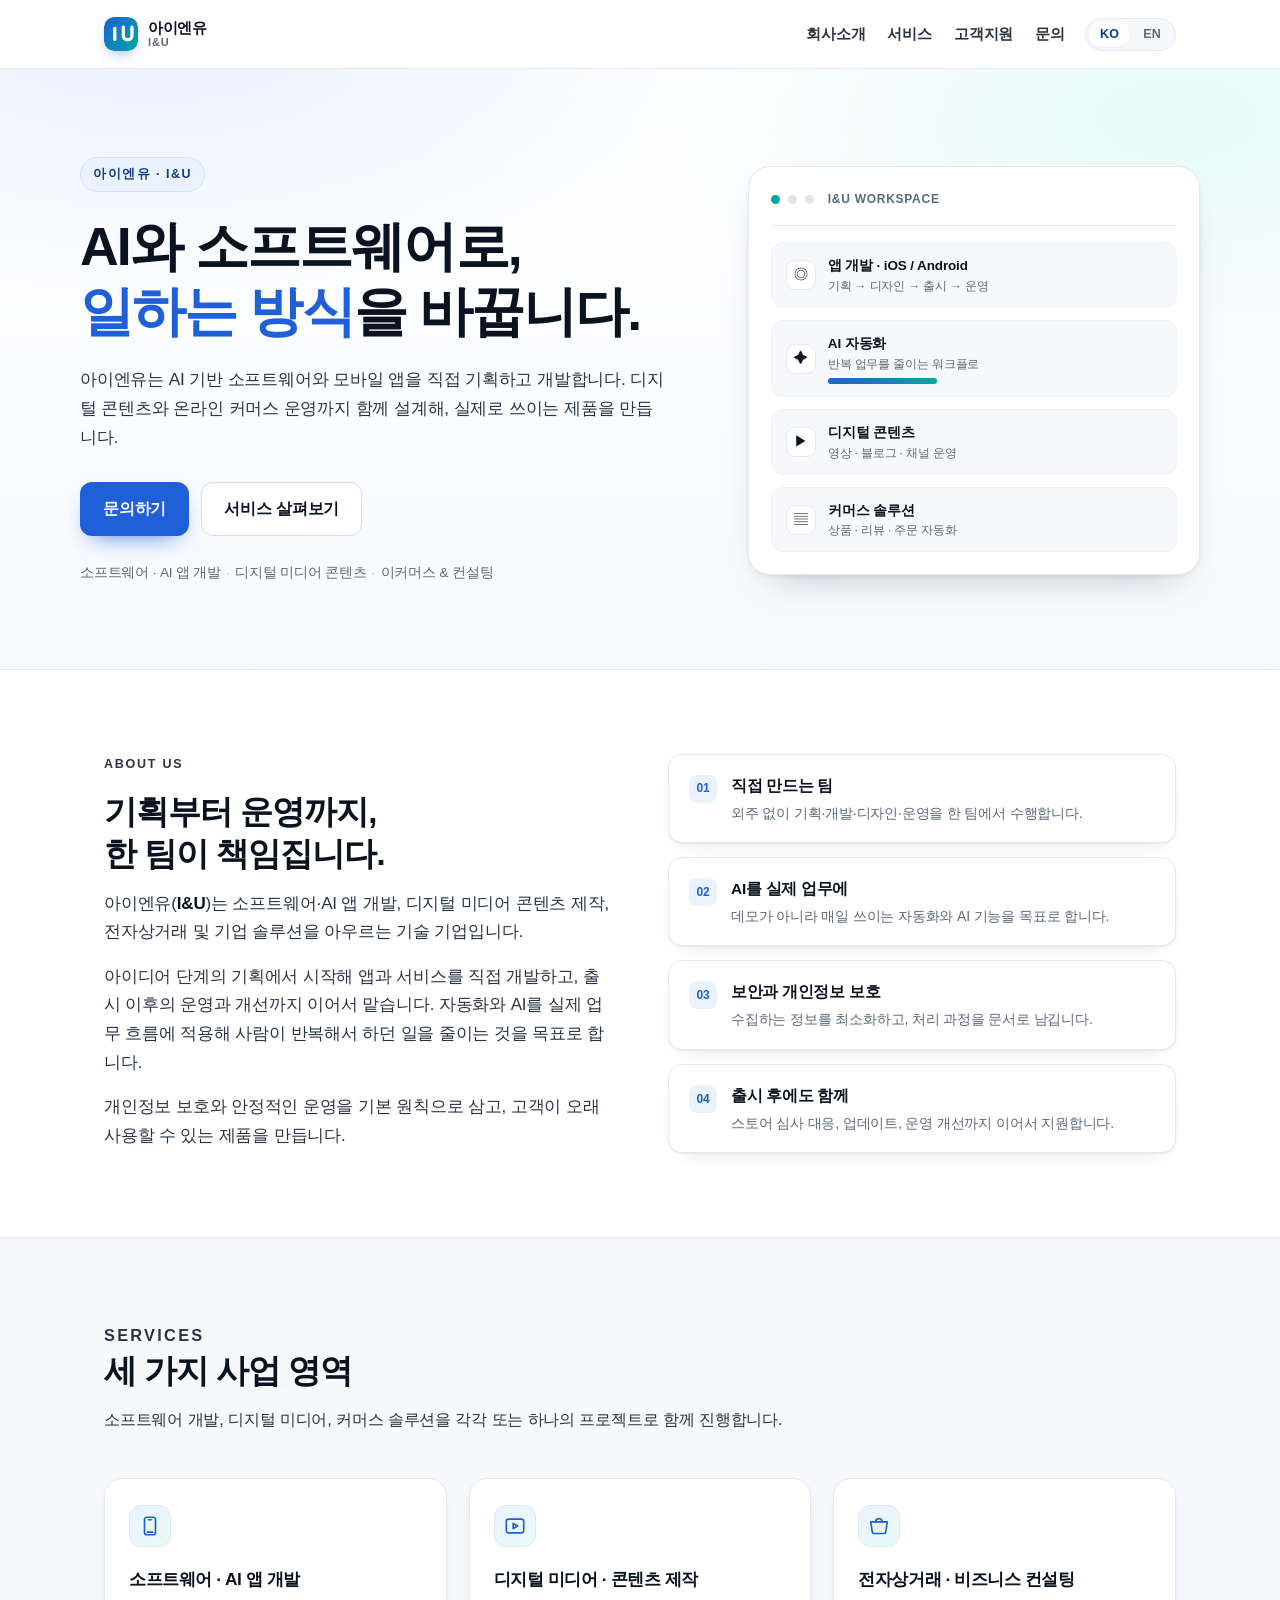
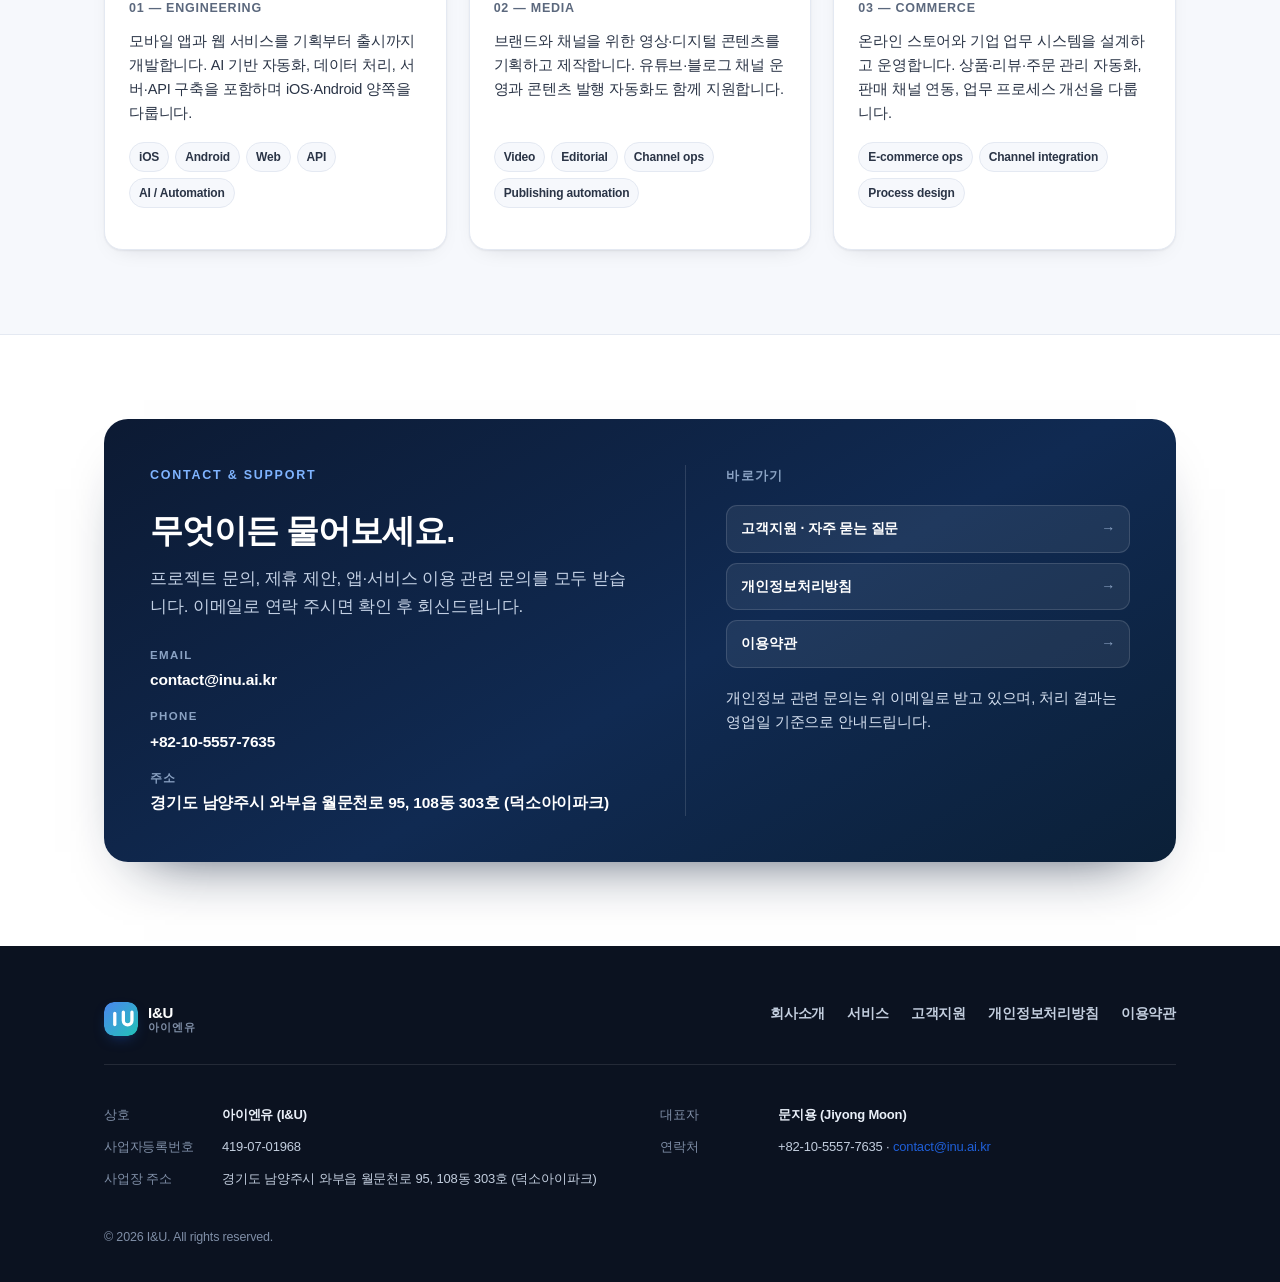
==== commit ab2f68bf: "Remove D-U-N-S case number from footer (not an issued D-U-N-S number)" ====
--- a/index.html
+++ b/index.html
@@ -386,10 +386,6 @@
           <span class="en">108-303, 95 Wolmuncheon-ro, Wabu-eup, Namyangju-si, Gyeonggi-do 12213, Republic of Korea</span>
         </dd>
       </div>
-      <div>
-        <dt>D-U-N-S</dt>
-        <dd>35023185</dd>
-      </div>
     </dl>
 
     <p class="copyright">© 2026 I&amp;U. All rights reserved.</p>
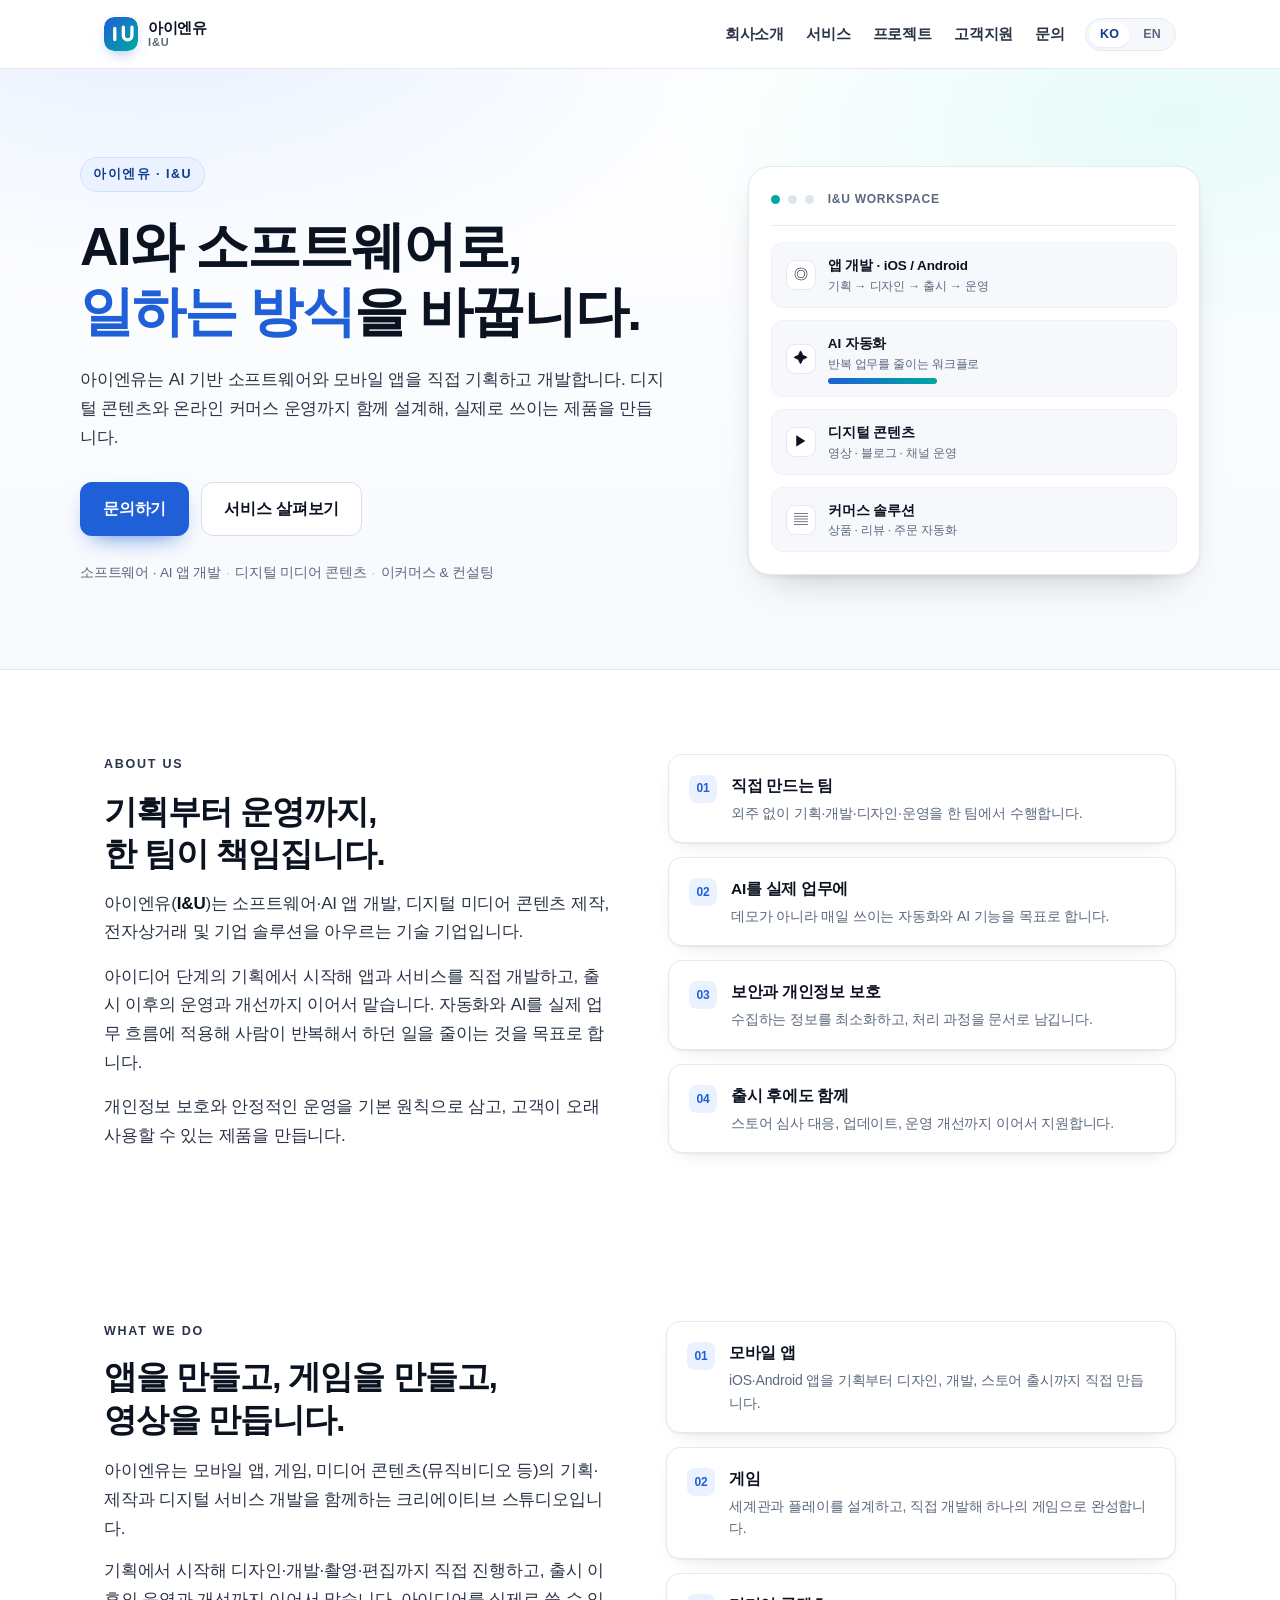
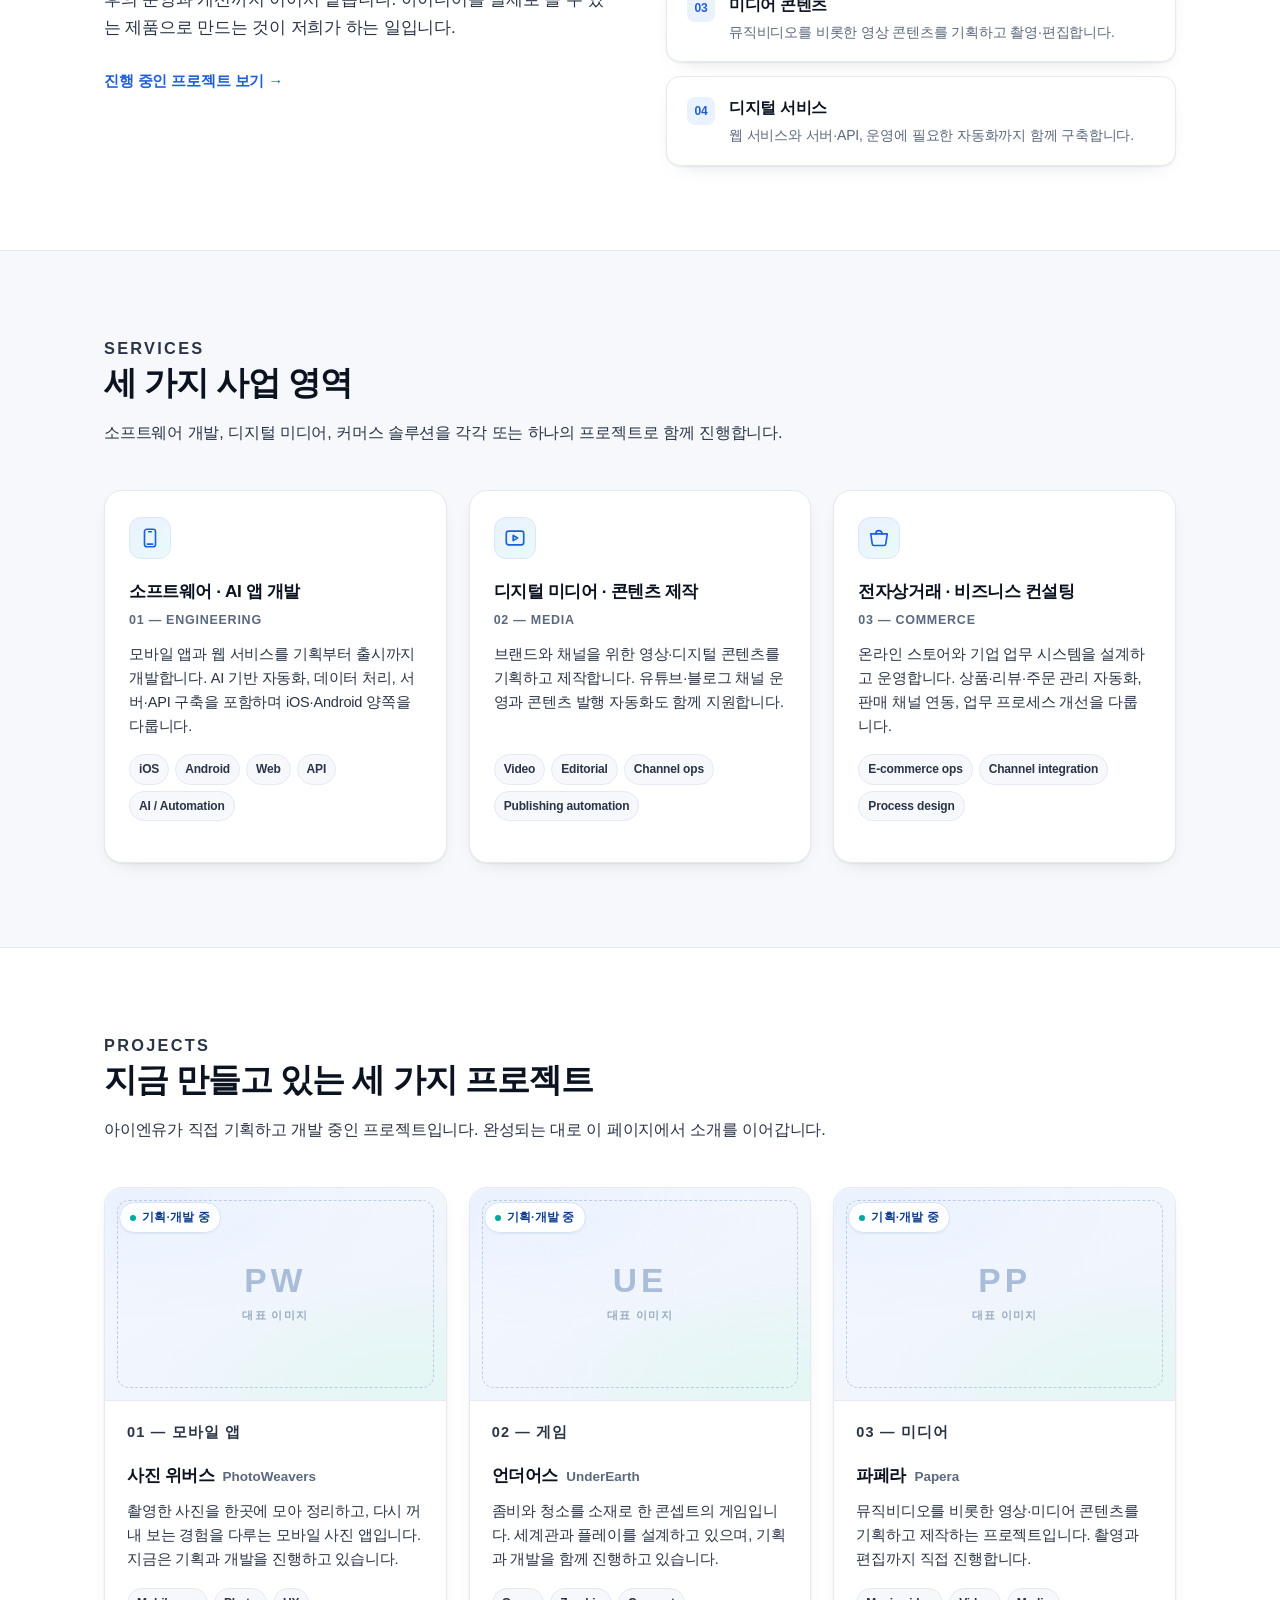
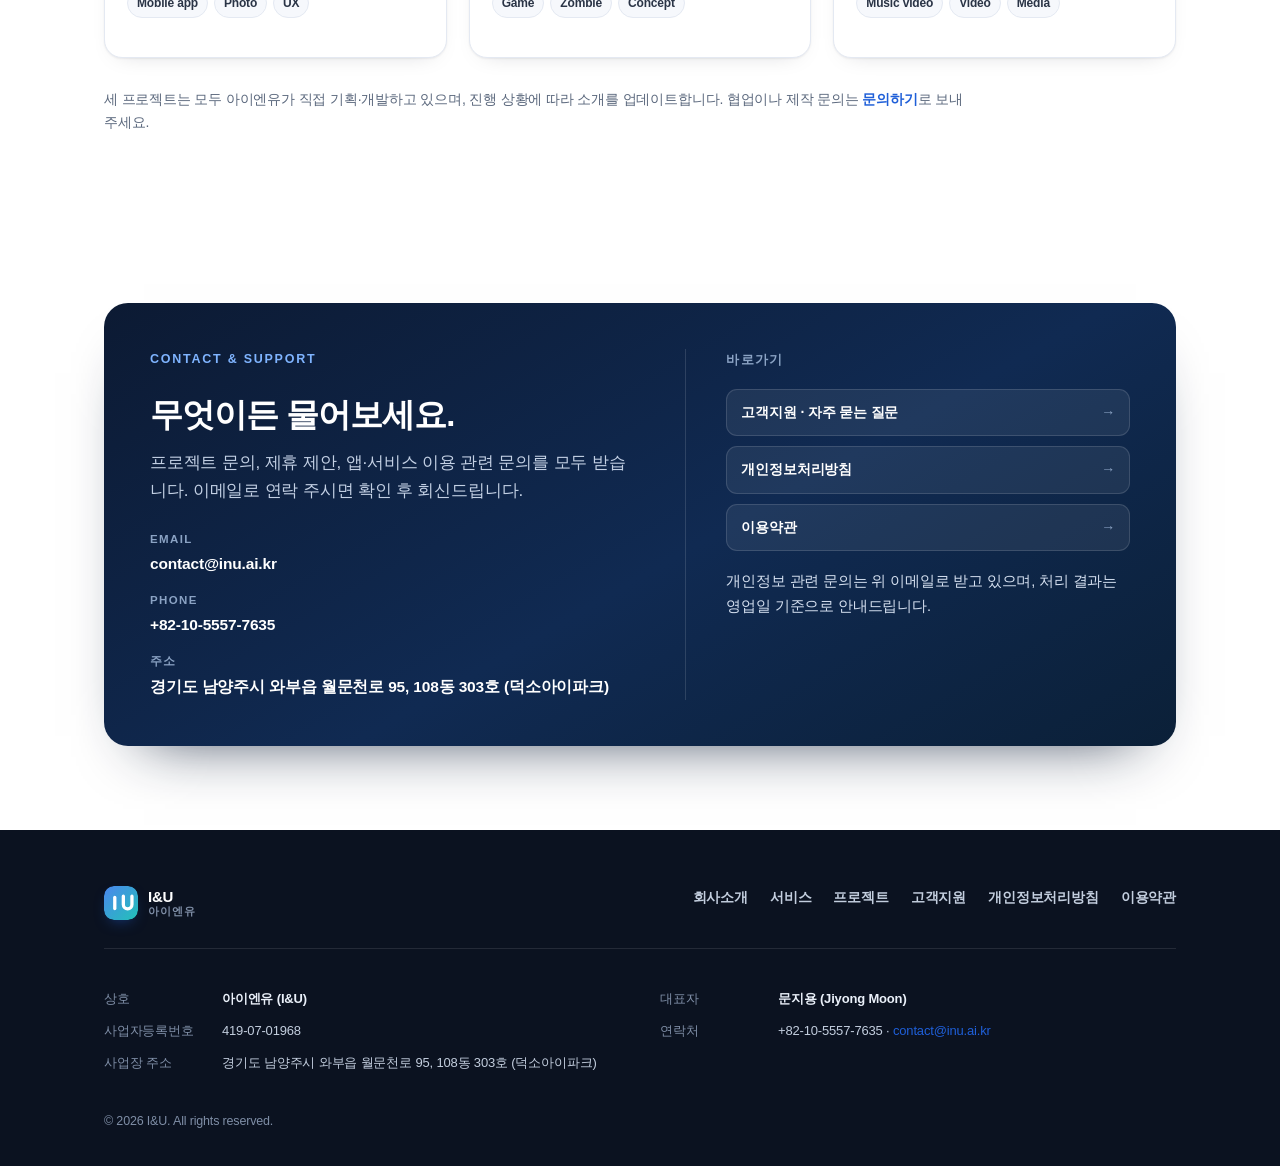
==== commit ad787338: "Add What we do and three project showcase sections (PhotoWeavers, UnderEarth, Papera)" ====
--- a/index.html
+++ b/index.html
@@ -3,18 +3,20 @@
 <head>
 <meta charset="utf-8">
 <meta name="viewport" content="width=device-width, initial-scale=1">
-<title>아이엔유 I&amp;U — 소프트웨어 · AI 앱 개발 | Software &amp; AI Apps</title>
-<meta name="description" content="아이엔유(I&amp;U)는 소프트웨어·AI 모바일 앱 개발, 디지털 미디어 콘텐츠 제작, 전자상거래 및 기업 솔루션을 제공하는 기술 기업입니다. 사업자등록번호 419-07-01968.">
+<title>아이엔유 I&amp;U — 앱 · 게임 · 미디어 콘텐츠 제작 | Apps, Games &amp; Media</title>
+<meta name="description" content="아이엔유(I&amp;U)는 모바일 앱·게임·미디어 콘텐츠(뮤직비디오 등)를 기획·제작하고 디지털 서비스를 개발하는 크리에이티브 스튜디오입니다. 사업자등록번호 419-07-01968.">
 <meta name="theme-color" content="#0b1220">
 <meta name="robots" content="index, follow">
 <meta property="og:type" content="website">
 <meta property="og:site_name" content="I&amp;U (아이엔유)">
-<meta property="og:title" content="아이엔유 I&amp;U — 소프트웨어 · AI 앱 개발">
-<meta property="og:description" content="AI 기반 소프트웨어와 모바일 앱, 디지털 콘텐츠, 커머스 솔루션을 만드는 기술 기업 아이엔유입니다.">
+<meta property="og:title" content="아이엔유 I&amp;U — 앱 · 게임 · 미디어 콘텐츠 제작">
+<meta property="og:description" content="모바일 앱과 게임, 뮤직비디오 등 미디어 콘텐츠를 기획·제작하는 크리에이티브 스튜디오 아이엔유입니다. 현재 세 가지 프로젝트를 직접 만들고 있습니다.">
 <meta property="og:locale" content="ko_KR">
 <meta property="og:locale:alternate" content="en_US">
-<link rel="icon" href="favicon.svg" type="image/svg+xml">
+<link rel="icon" type="image/png" sizes="32x32" href="favicon-32.png">
+<link rel="icon" type="image/svg+xml" href="favicon.svg">
 <link rel="apple-touch-icon" href="apple-touch-icon.png">
+<link rel="manifest" href="site.webmanifest">
 <link rel="stylesheet" href="styles.css">
 </head>
 <body>
@@ -45,6 +47,7 @@
     <nav class="nav" aria-label="주요 메뉴">
       <a href="#about"><span class="ko">회사소개</span><span class="en">About</span></a>
       <a href="#services"><span class="ko">서비스</span><span class="en">Services</span></a>
+      <a href="#projects" class="nav-project"><span class="ko">프로젝트</span><span class="en">Projects</span></a>
       <a href="support.html" class="nav-hide-sm"><span class="ko">고객지원</span><span class="en">Support</span></a>
       <a href="#contact" class="nav-contact"><span class="ko">문의</span><span class="en">Contact</span></a>
     </nav>
@@ -197,6 +200,64 @@
             </div>
           </div>
         </div>
+      </div>
+    </div>
+  </section>
+
+  <!-- ================= WHAT WE DO ================= -->
+  <section class="section" id="what-we-do">
+    <div class="wrap">
+      <div class="whatdo">
+        <div class="whatdo-intro">
+          <p class="section-label">What we do</p>
+          <h2>
+            <span class="ko">앱을 만들고, 게임을 만들고,<br>영상을 만듭니다.</span>
+            <span class="en">Apps, games and video —<br>planned and made in-house.</span>
+          </h2>
+          <div class="ko">
+            <p>아이엔유는 모바일 앱, 게임, 미디어 콘텐츠(뮤직비디오 등)의 기획·제작과 디지털 서비스 개발을 함께하는 크리에이티브 스튜디오입니다.</p>
+            <p>기획에서 시작해 디자인·개발·촬영·편집까지 직접 진행하고, 출시 이후의 운영과 개선까지 이어서 맡습니다. 아이디어를 실제로 쓸 수 있는 제품으로 만드는 것이 저희가 하는 일입니다.</p>
+          </div>
+          <div class="en">
+            <p>I&amp;U is a creative studio that plans and produces mobile apps, games and media content such as music videos, together with the digital services around them.</p>
+            <p>We start from the plan and carry the work through design, development, shooting and editing, then stay for operation and improvement after release. Turning an idea into something people can actually use is the work we do.</p>
+          </div>
+
+          <p class="whatdo-link">
+            <a href="#projects"><span class="ko">진행 중인 프로젝트 보기</span><span class="en">See the projects</span> <span aria-hidden="true">→</span></a>
+          </p>
+        </div>
+
+        <ul class="whatdo-list">
+          <li class="whatdo-item">
+            <span class="fact-num">01</span>
+            <div>
+              <h3><span class="ko">모바일 앱</span><span class="en">Mobile apps</span></h3>
+              <p><span class="ko">iOS·Android 앱을 기획부터 디자인, 개발, 스토어 출시까지 직접 만듭니다.</span><span class="en">iOS and Android apps, from the first plan through design, development and store release.</span></p>
+            </div>
+          </li>
+          <li class="whatdo-item">
+            <span class="fact-num">02</span>
+            <div>
+              <h3><span class="ko">게임</span><span class="en">Games</span></h3>
+              <p><span class="ko">세계관과 플레이를 설계하고, 직접 개발해 하나의 게임으로 완성합니다.</span><span class="en">Worlds and play designed and built in-house, carried through to a finished game.</span></p>
+            </div>
+          </li>
+          <li class="whatdo-item">
+            <span class="fact-num">03</span>
+            <div>
+              <h3><span class="ko">미디어 콘텐츠</span><span class="en">Media content</span></h3>
+              <p><span class="ko">뮤직비디오를 비롯한 영상 콘텐츠를 기획하고 촬영·편집합니다.</span><span class="en">Music videos and other video content — planned, shot and edited by the same team.</span></p>
+            </div>
+          </li>
+          <li class="whatdo-item">
+            <span class="fact-num">04</span>
+            <div>
+              <h3><span class="ko">디지털 서비스</span><span class="en">Digital services</span></h3>
+              <p><span class="ko">웹 서비스와 서버·API, 운영에 필요한 자동화까지 함께 구축합니다.</span><span class="en">Web services, servers and APIs, and the automation that keeps them running.</span></p>
+            </div>
+          </li>
+        </ul>
       </div>
     </div>
   </section>
@@ -262,6 +323,116 @@
           </ul>
         </article>
       </div>
+    </div>
+  </section>
+
+  <!-- ================= PROJECTS ================= -->
+  <section class="section" id="projects">
+    <div class="wrap">
+      <div class="section-head">
+        <p class="section-label">Projects</p>
+        <h2>
+          <span class="ko">지금 만들고 있는 세 가지 프로젝트</span>
+          <span class="en">Three projects in the works</span>
+        </h2>
+        <p>
+          <span class="ko">아이엔유가 직접 기획하고 개발 중인 프로젝트입니다. 완성되는 대로 이 페이지에서 소개를 이어갑니다.</span>
+          <span class="en">Projects planned and built in-house at I&amp;U. Each one will be introduced here as it is finished.</span>
+        </p>
+      </div>
+
+      <div class="projects">
+
+        <!-- 01 ------------------------------------------------ -->
+        <article class="project">
+          <figure class="proj-media">
+            <!-- 대표 사진을 넣으려면 아래 <span class="proj-art"> … </span> 블록을 지우고
+                 <img src="projects/01-photoweavers.jpg" alt="사진 위버스(PhotoWeavers) 대표 이미지" width="1200" height="750">
+                 를 넣으면 슬롯 영역에 그대로 채워집니다. (16:10 비율 권장) -->
+            <span class="proj-art" aria-hidden="true">
+              <span class="proj-mono">PW</span>
+              <span class="proj-art-note"><span class="ko">대표 이미지</span><span class="en">Cover image</span></span>
+            </span>
+            <span class="proj-badge"><span class="ko">기획·개발 중</span><span class="en">In development</span></span>
+          </figure>
+          <div class="project-body">
+            <p class="proj-sub">01 — <span class="ko">모바일 앱</span><span class="en">Mobile app</span></p>
+            <h3>
+              <span class="ko">사진 위버스 <span class="proj-en">PhotoWeavers</span></span>
+              <span class="en">PhotoWeavers</span>
+            </h3>
+            <p>
+              <span class="ko">촬영한 사진을 한곳에 모아 정리하고, 다시 꺼내 보는 경험을 다루는 모바일 사진 앱입니다. 지금은 기획과 개발을 진행하고 있습니다.</span>
+              <span class="en">A mobile photo app for gathering, organising and revisiting the photos you take. Currently in planning and development.</span>
+            </p>
+            <ul class="tags">
+              <li>Mobile app</li><li>Photo</li><li>UX</li>
+            </ul>
+          </div>
+        </article>
+
+        <!-- 02 ------------------------------------------------ -->
+        <article class="project">
+          <figure class="proj-media">
+            <!-- 대표 사진을 넣으려면 아래 <span class="proj-art"> … </span> 블록을 지우고
+                 <img src="projects/02-underearth.jpg" alt="언더어스(UnderEarth) 대표 이미지" width="1200" height="750">
+                 를 넣으면 슬롯 영역에 그대로 채워집니다. (16:10 비율 권장) -->
+            <span class="proj-art" aria-hidden="true">
+              <span class="proj-mono">UE</span>
+              <span class="proj-art-note"><span class="ko">대표 이미지</span><span class="en">Cover image</span></span>
+            </span>
+            <span class="proj-badge"><span class="ko">기획·개발 중</span><span class="en">In development</span></span>
+          </figure>
+          <div class="project-body">
+            <p class="proj-sub">02 — <span class="ko">게임</span><span class="en">Game</span></p>
+            <h3>
+              <span class="ko">언더어스 <span class="proj-en">UnderEarth</span></span>
+              <span class="en">UnderEarth</span>
+            </h3>
+            <p>
+              <span class="ko">좀비와 청소를 소재로 한 콘셉트의 게임입니다. 세계관과 플레이를 설계하고 있으며, 기획과 개발을 함께 진행하고 있습니다.</span>
+              <span class="en">A game built on a zombie-and-cleaning concept. Its world and play are being designed, with planning and development under way.</span>
+            </p>
+            <ul class="tags">
+              <li>Game</li><li>Zombie</li><li>Concept</li>
+            </ul>
+          </div>
+        </article>
+
+        <!-- 03 ------------------------------------------------ -->
+        <article class="project">
+          <figure class="proj-media">
+            <!-- 대표 사진을 넣으려면 아래 <span class="proj-art"> … </span> 블록을 지우고
+                 <img src="projects/03-papera.jpg" alt="파페라(Papera) 대표 이미지" width="1200" height="750">
+                 를 넣으면 슬롯 영역에 그대로 채워집니다. (16:10 비율 권장) -->
+            <span class="proj-art" aria-hidden="true">
+              <span class="proj-mono">PP</span>
+              <span class="proj-art-note"><span class="ko">대표 이미지</span><span class="en">Cover image</span></span>
+            </span>
+            <span class="proj-badge"><span class="ko">기획·개발 중</span><span class="en">In development</span></span>
+          </figure>
+          <div class="project-body">
+            <p class="proj-sub">03 — <span class="ko">미디어</span><span class="en">Media</span></p>
+            <h3>
+              <span class="ko">파페라 <span class="proj-en">Papera</span></span>
+              <span class="en">Papera</span>
+            </h3>
+            <p>
+              <span class="ko">뮤직비디오를 비롯한 영상·미디어 콘텐츠를 기획하고 제작하는 프로젝트입니다. 촬영과 편집까지 직접 진행합니다.</span>
+              <span class="en">A media project producing music videos and other video content, with planning, shooting and editing handled in-house.</span>
+            </p>
+            <ul class="tags">
+              <li>Music video</li><li>Video</li><li>Media</li>
+            </ul>
+          </div>
+        </article>
+
+      </div>
+
+      <p class="projects-note">
+        <span class="ko">세 프로젝트는 모두 아이엔유가 직접 기획·개발하고 있으며, 진행 상황에 따라 소개를 업데이트합니다. 협업이나 제작 문의는 <a href="#contact">문의하기</a>로 보내 주세요.</span>
+        <span class="en">All three are planned and built in-house at I&amp;U, and this page is updated as they progress. For collaboration or production enquiries, please <a href="#contact">contact us</a>.</span>
+      </p>
     </div>
   </section>
 
@@ -356,6 +527,7 @@
       <nav class="footer-nav" aria-label="바닥글 메뉴">
         <a href="index.html#about"><span class="ko">회사소개</span><span class="en">About</span></a>
         <a href="index.html#services"><span class="ko">서비스</span><span class="en">Services</span></a>
+        <a href="index.html#projects"><span class="ko">프로젝트</span><span class="en">Projects</span></a>
         <a href="support.html"><span class="ko">고객지원</span><span class="en">Support</span></a>
         <a href="privacy.html"><span class="ko">개인정보처리방침</span><span class="en">Privacy Policy</span></a>
         <a href="terms.html"><span class="ko">이용약관</span><span class="en">Terms of Service</span></a>
--- a/styles.css
+++ b/styles.css
@@ -369,6 +369,136 @@
   border-radius: 999px;
   padding: 4px 9px;
 }
+
+/* what we do */
+.whatdo {
+  display: grid;
+  grid-template-columns: minmax(0, 1fr) minmax(0, 1fr);
+  gap: 52px;
+  align-items: start;
+}
+.whatdo-intro h2 { margin-bottom: 16px; }
+.whatdo-intro p { margin: 0 0 14px; color: var(--ink-soft); }
+.whatdo-intro p:last-child { margin-bottom: 0; }
+.whatdo-link { margin: 24px 0 0 !important; }
+.whatdo-link a { font-size: 15px; font-weight: 700; }
+.whatdo-list { display: grid; gap: 14px; margin: 0; padding: 0; list-style: none; }
+.whatdo-item {
+  display: flex;
+  gap: 14px;
+  padding: 18px 20px;
+  background: #fff;
+  border: 1px solid var(--line);
+  border-radius: 14px;
+  box-shadow: var(--shadow-sm);
+}
+.whatdo-item h3 { margin: 0 0 3px; font-size: 15.5px; letter-spacing: -0.02em; }
+.whatdo-item p { margin: 0; font-size: 14px; color: var(--muted); line-height: 1.6; }
+
+/* projects */
+.projects { display: grid; grid-template-columns: repeat(3, minmax(0, 1fr)); gap: 22px; }
+.project {
+  display: flex;
+  flex-direction: column;
+  background: #fff;
+  border: 1px solid var(--line);
+  border-radius: var(--radius);
+  overflow: hidden;
+  box-shadow: var(--shadow-sm);
+  transition: transform .2s ease, box-shadow .2s ease, border-color .2s ease;
+}
+.project:hover { transform: translateY(-3px); box-shadow: var(--shadow-md); border-color: #cfdaf0; }
+
+/* 대표 사진 슬롯: <img> 를 넣으면 이 영역을 그대로 채웁니다 (16:10) */
+.proj-media {
+  position: relative;
+  margin: 0;
+  aspect-ratio: 16 / 10;
+  display: grid;
+  place-items: center;
+  background:
+    radial-gradient(120% 90% at 12% 8%, #eaf1ff 0%, rgba(234, 241, 255, 0) 62%),
+    radial-gradient(120% 90% at 88% 92%, #e3f7f4 0%, rgba(227, 247, 244, 0) 60%),
+    linear-gradient(150deg, #f4f8ff 0%, #eef3fa 100%);
+  border-bottom: 1px solid var(--line);
+}
+.proj-media::after {
+  content: "";
+  position: absolute;
+  inset: 12px;
+  border: 1px dashed rgba(150, 174, 209, .55);
+  border-radius: 12px;
+  pointer-events: none;
+}
+.proj-media img,
+.proj-media picture {
+  position: relative;
+  z-index: 1;
+  width: 100%;
+  height: 100%;
+  object-fit: cover;
+  display: block;
+}
+.proj-media:has(img)::after { display: none; }
+.proj-art { display: grid; justify-items: center; gap: 8px; }
+.proj-mono {
+  font-size: clamp(1.7rem, 3vw, 2.1rem);
+  font-weight: 800;
+  letter-spacing: .12em;
+  color: #a9bcd8;
+  line-height: 1;
+}
+.proj-art-note {
+  font-size: 11px;
+  font-weight: 700;
+  letter-spacing: .12em;
+  text-transform: uppercase;
+  color: #9aaac2;
+}
+.proj-badge {
+  position: absolute;
+  top: 14px;
+  left: 14px;
+  z-index: 2;
+  display: inline-flex;
+  align-items: center;
+  gap: 6px;
+  font-size: 11.5px;
+  font-weight: 700;
+  letter-spacing: .02em;
+  color: var(--brand-deep);
+  background: rgba(255, 255, 255, .92);
+  border: 1px solid #d7e2f5;
+  border-radius: 999px;
+  padding: 5px 10px;
+  box-shadow: var(--shadow-sm);
+}
+.proj-badge::before {
+  content: "";
+  width: 6px;
+  height: 6px;
+  border-radius: 50%;
+  background: var(--accent);
+}
+.project-body { padding: 20px 22px 22px; display: flex; flex-direction: column; flex: 1 1 auto; }
+.proj-sub {
+  font-size: 12px;
+  font-weight: 700;
+  letter-spacing: .08em;
+  text-transform: uppercase;
+  color: var(--muted);
+  margin: 0 0 6px;
+}
+.project h3 { font-size: 1.08rem; margin: 0 0 10px; letter-spacing: -0.025em; }
+.proj-en { font-size: .78em; font-weight: 600; color: var(--muted); letter-spacing: 0; margin-left: 4px; }
+.project-body > p { margin: 0 0 16px; color: var(--ink-soft); font-size: 14.5px; line-height: 1.65; }
+.projects-note {
+  margin: 30px 0 0;
+  font-size: 14px;
+  color: var(--muted);
+  max-width: 62em;
+}
+.projects-note a { font-weight: 600; }
 
 /* contact */
 .contact-card {
@@ -488,7 +618,9 @@
 @media (max-width: 900px) {
   .hero-inner { grid-template-columns: 1fr; gap: 40px; padding: 64px 0 60px; }
   .about-grid { grid-template-columns: 1fr; gap: 34px; }
+  .whatdo { grid-template-columns: 1fr; gap: 32px; }
   .cards { grid-template-columns: 1fr; }
+  .projects { grid-template-columns: 1fr; }
   .contact-card { grid-template-columns: 1fr; padding: 34px 26px; gap: 30px; }
   .contact-side { border-left: 0; border-top: 1px solid rgba(255,255,255,.13); padding-left: 0; padding-top: 26px; }
   .legal { grid-template-columns: 1fr; }
@@ -507,6 +639,8 @@
   .brand-mark { width: 30px; height: 30px; border-radius: 9px; }
   .hero h1 { letter-spacing: -0.03em; }
   .hero-actions .btn { flex: 1 1 auto; }
+  .hero-note { gap: 4px 12px; }
+  .hero-note span + span::before { display: none; }
   .contact-card { padding: 28px 20px; border-radius: 18px; }
   .site-footer { padding: 44px 0 28px; }
   .footer-top { gap: 20px; }
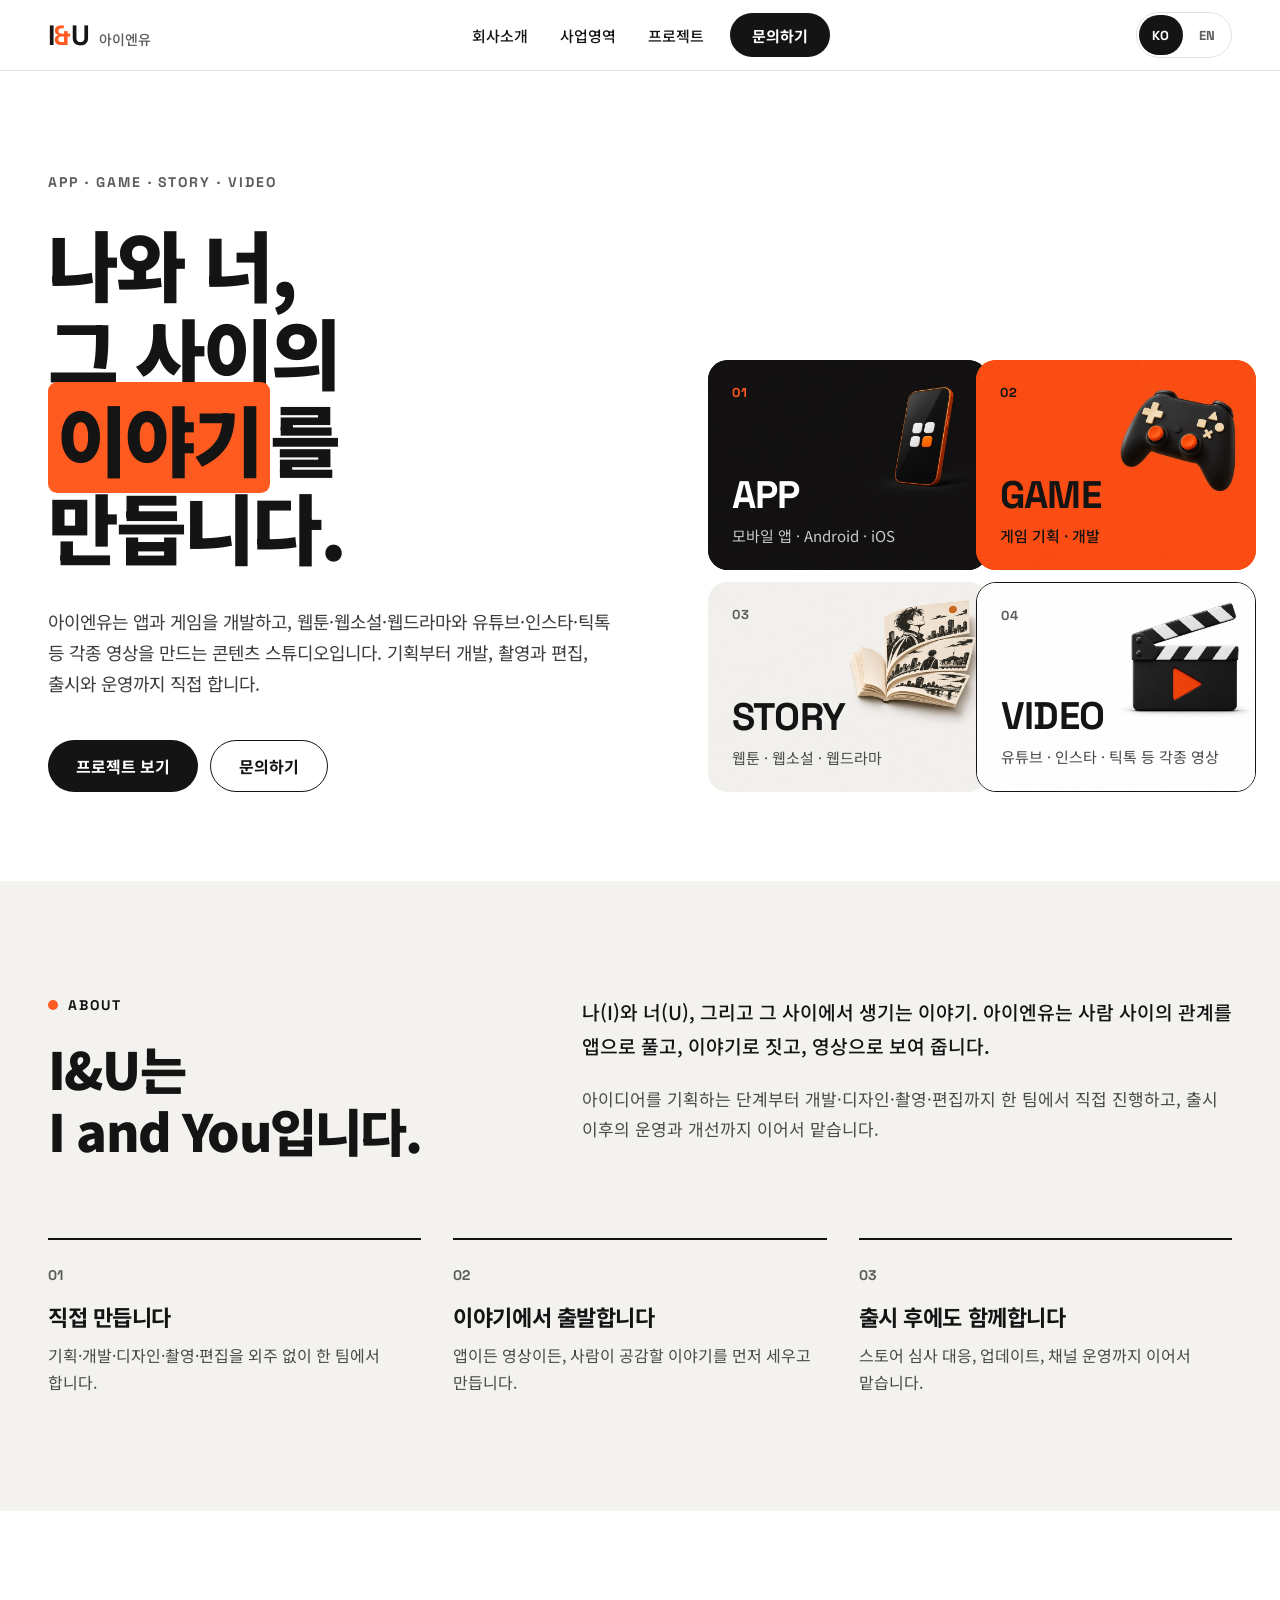
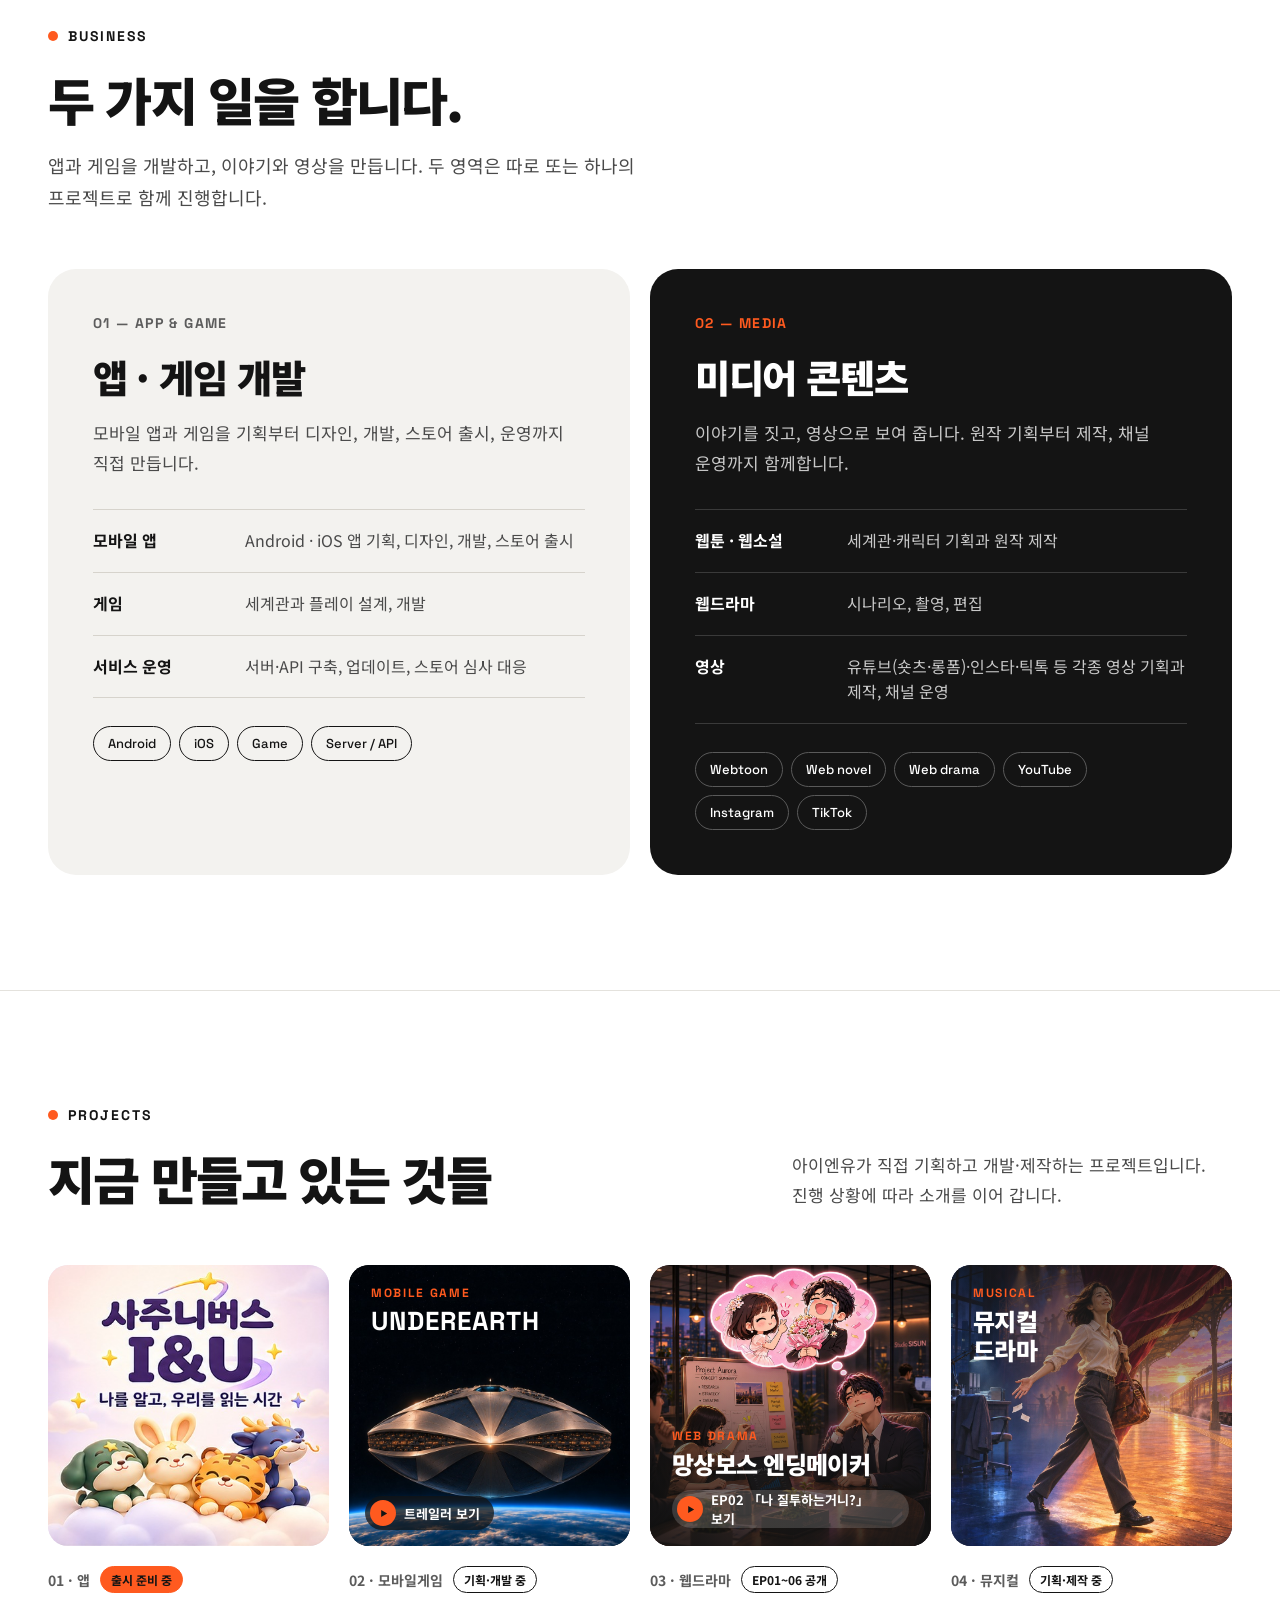
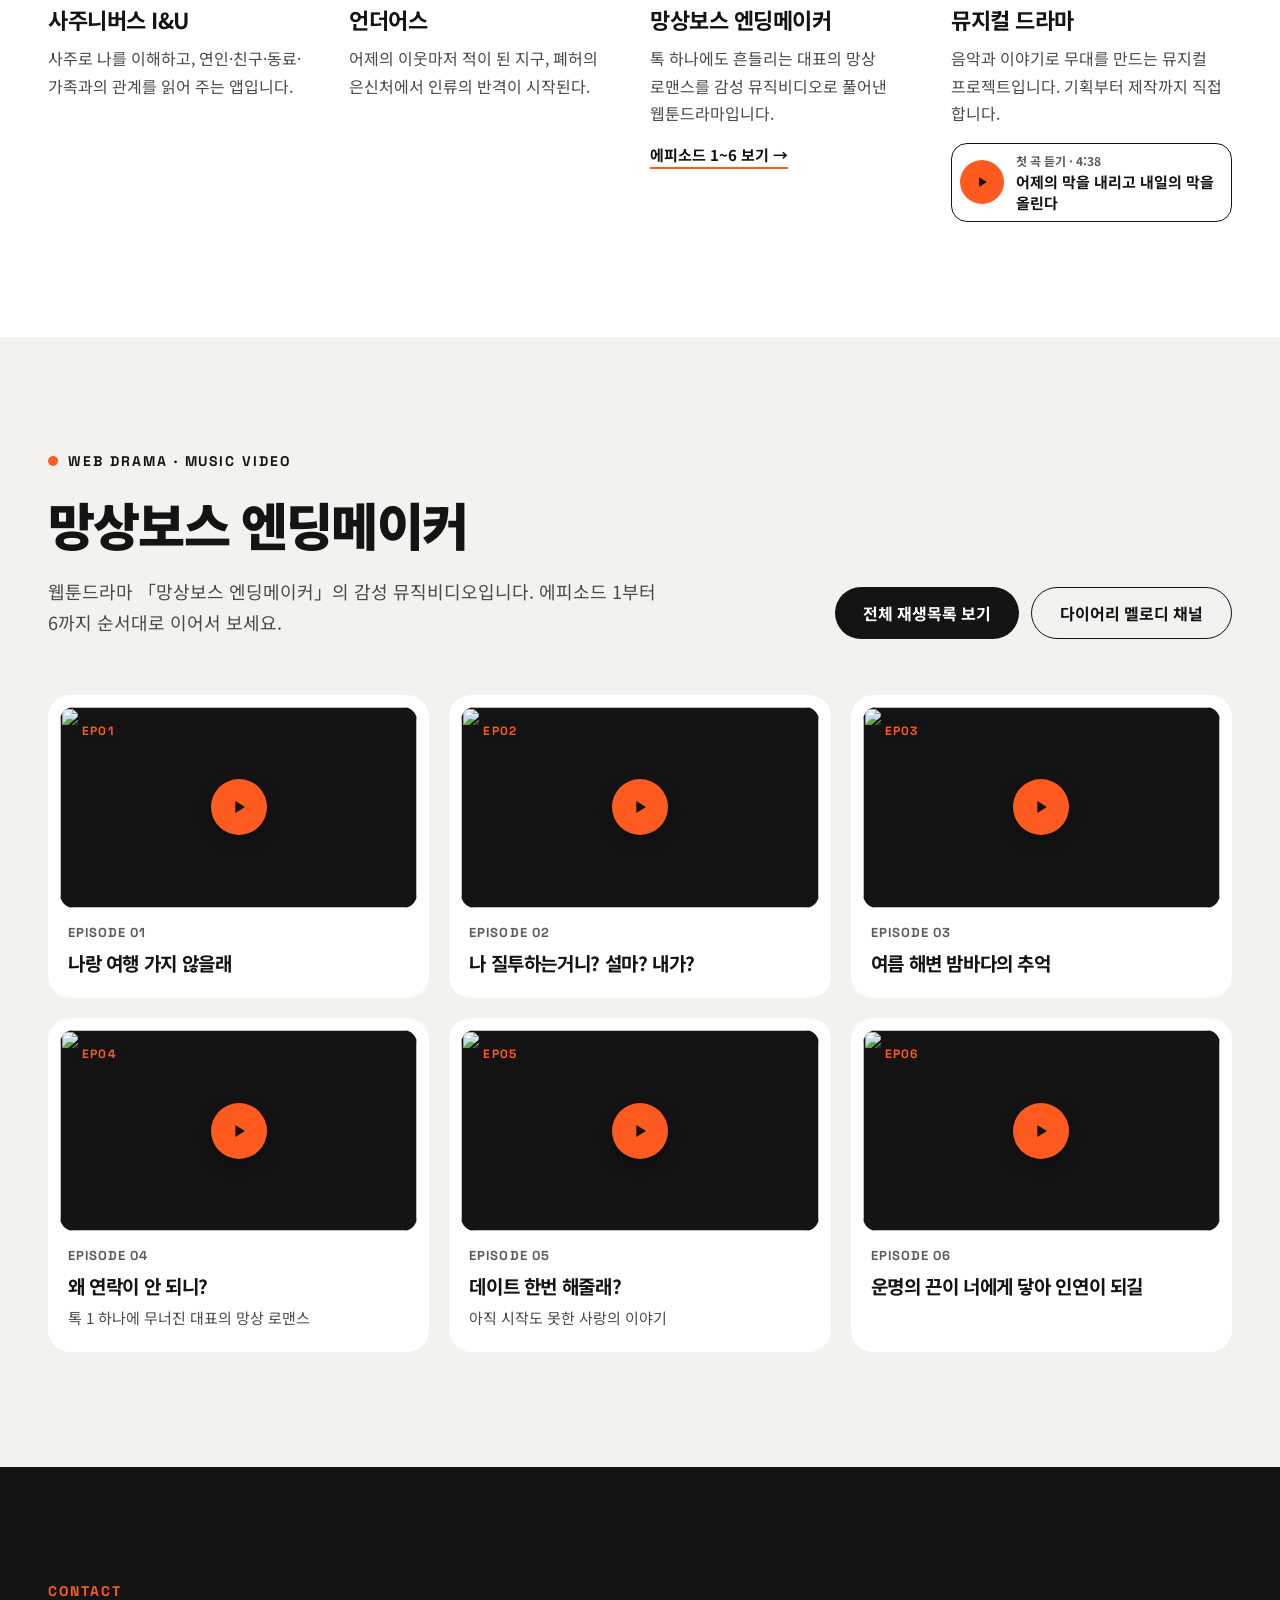
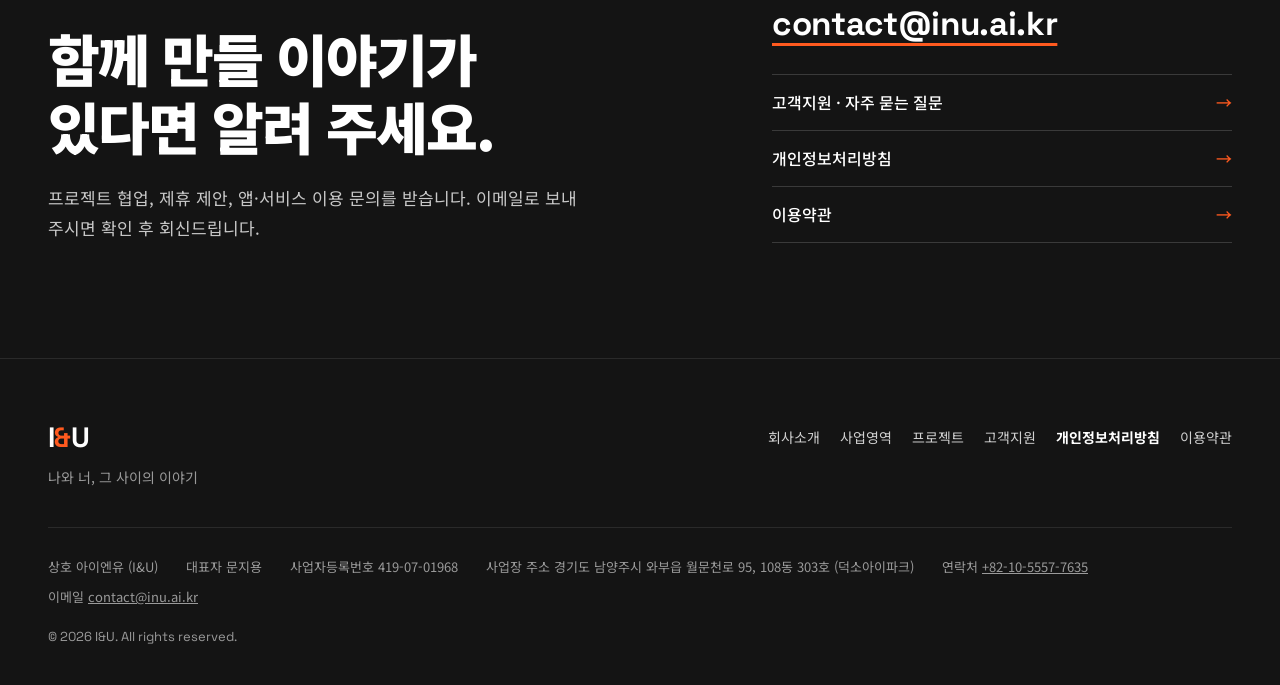
==== commit 78bc9284: "Redesign home page: apps, games, stories and video New landing page with four projects (Sajuniverse " ====
--- a/index.html
+++ b/index.html
@@ -3,567 +3,418 @@
 <head>
 <meta charset="utf-8">
 <meta name="viewport" content="width=device-width, initial-scale=1">
-<title>아이엔유 I&amp;U — 앱 · 게임 · 미디어 콘텐츠 제작 | Apps, Games &amp; Media</title>
-<meta name="description" content="아이엔유(I&amp;U)는 모바일 앱·게임·미디어 콘텐츠(뮤직비디오 등)를 기획·제작하고 디지털 서비스를 개발하는 크리에이티브 스튜디오입니다. 사업자등록번호 419-07-01968.">
-<meta name="theme-color" content="#0b1220">
+<title>아이엔유 I&amp;U — 앱 · 게임 · 스토리 · 영상 콘텐츠 스튜디오</title>
+<meta name="description" content="아이엔유(I&amp;U)는 앱과 게임을 개발하고, 웹툰·웹소설·웹드라마와 유튜브·인스타·틱톡 영상을 만드는 콘텐츠 스튜디오입니다. 사주니버스 I&amp;U, 모바일게임 언더어스, 웹드라마 망상보스 엔딩메이커, 뮤지컬 드라마를 만들고 있습니다.">
+<meta name="theme-color" content="#141414">
 <meta name="robots" content="index, follow">
+<link rel="canonical" href="https://inu.ai.kr/">
 <meta property="og:type" content="website">
 <meta property="og:site_name" content="I&amp;U (아이엔유)">
-<meta property="og:title" content="아이엔유 I&amp;U — 앱 · 게임 · 미디어 콘텐츠 제작">
-<meta property="og:description" content="모바일 앱과 게임, 뮤직비디오 등 미디어 콘텐츠를 기획·제작하는 크리에이티브 스튜디오 아이엔유입니다. 현재 세 가지 프로젝트를 직접 만들고 있습니다.">
+<meta property="og:title" content="아이엔유 I&amp;U — 나와 너, 그 사이의 이야기를 만듭니다">
+<meta property="og:description" content="앱과 게임을 개발하고, 웹툰·웹소설·웹드라마와 각종 영상을 만드는 콘텐츠 스튜디오 아이엔유입니다.">
+<meta property="og:url" content="https://inu.ai.kr/">
+<meta property="og:image" content="https://inu.ai.kr/assets/img/hero-app.jpg">
 <meta property="og:locale" content="ko_KR">
 <meta property="og:locale:alternate" content="en_US">
 <link rel="icon" type="image/png" sizes="32x32" href="favicon-32.png">
 <link rel="icon" type="image/svg+xml" href="favicon.svg">
 <link rel="apple-touch-icon" href="apple-touch-icon.png">
 <link rel="manifest" href="site.webmanifest">
-<link rel="stylesheet" href="styles.css">
+<link rel="preconnect" href="https://fonts.googleapis.com">
+<link rel="preconnect" href="https://fonts.gstatic.com" crossorigin>
+<link rel="stylesheet" href="https://fonts.googleapis.com/css2?family=Noto+Sans+KR:wght@400;500;700;900&amp;family=Space+Grotesk:wght@500;700&amp;display=swap">
+<link rel="stylesheet" href="home.css">
 </head>
 <body>
-<a class="skip-link" href="#main" style="position:absolute;left:-9999px">본문 바로가기</a>
-
-<header class="site-header">
-  <div class="wrap header-inner">
-    <a class="brand" href="index.html" aria-label="I&amp;U 아이엔유">
-      <span class="brand-mark" aria-hidden="true">
-        <svg viewBox="0 0 32 32" role="img" aria-hidden="true">
-          <defs>
-            <linearGradient id="bg" x1="0" y1="0" x2="1" y2="1">
-              <stop offset="0" stop-color="#1f5fd8"/><stop offset="1" stop-color="#00a8a0"/>
-            </linearGradient>
-          </defs>
-          <rect width="32" height="32" rx="9" fill="url(#bg)"/>
-          <rect x="8.6" y="9.2" width="3.1" height="13.6" rx="1.55" fill="#fff"/>
-          <path d="M18.2 9.6v7.9a4.05 4.05 0 0 0 8.1 0V9.6" fill="none" stroke="#fff" stroke-width="3.1" stroke-linecap="round"/>
-        </svg>
-      </span>
-      <span class="brand-text">
-        <span class="brand-ko ko">아이엔유</span>
-        <span class="brand-ko en">I&amp;U Inc.</span>
-        <span class="brand-en">I&amp;U</span>
-      </span>
+<a class="skip-link" href="#main"><span class="ko">본문 바로가기</span><span class="en">Skip to content</span></a>
+
+<header class="site-header" data-open="false">
+  <div class="header-inner">
+    <a class="brand" href="#top" aria-label="I&amp;U 아이엔유">
+      <span class="brand-word">I<span class="amp">&amp;</span>U</span>
+      <span class="brand-sub">아이엔유</span>
     </a>
-
-    <nav class="nav" aria-label="주요 메뉴">
+    <nav class="site-nav" id="site-nav" aria-label="주요 메뉴">
       <a href="#about"><span class="ko">회사소개</span><span class="en">About</span></a>
-      <a href="#services"><span class="ko">서비스</span><span class="en">Services</span></a>
-      <a href="#projects" class="nav-project"><span class="ko">프로젝트</span><span class="en">Projects</span></a>
-      <a href="support.html" class="nav-hide-sm"><span class="ko">고객지원</span><span class="en">Support</span></a>
-      <a href="#contact" class="nav-contact"><span class="ko">문의</span><span class="en">Contact</span></a>
+      <a href="#business"><span class="ko">사업영역</span><span class="en">Business</span></a>
+      <a href="#projects"><span class="ko">프로젝트</span><span class="en">Projects</span></a>
+      <a href="#contact" class="nav-cta"><span class="ko">문의하기</span><span class="en">Contact</span></a>
     </nav>
-
-    <div class="lang-toggle" role="group" aria-label="Language / 언어">
-      <button type="button" data-set-lang="ko" aria-pressed="true">KO</button>
-      <button type="button" data-set-lang="en" aria-pressed="false">EN</button>
+    <div class="header-tools">
+      <div class="lang-toggle" role="group" aria-label="Language / 언어">
+        <button type="button" data-set-lang="ko" aria-pressed="true">KO</button>
+        <button type="button" data-set-lang="en" aria-pressed="false">EN</button>
+      </div>
+      <button type="button" class="menu-btn" aria-controls="site-nav" aria-expanded="false">
+        <span class="sr-only"><span class="ko">메뉴 열기</span><span class="en">Open menu</span></span>
+        <svg class="icon-open" viewBox="0 0 24 24" aria-hidden="true"><path d="M4 7h16M4 12h16M4 17h16" fill="none" stroke="currentColor" stroke-width="2" stroke-linecap="round"/></svg>
+        <svg class="icon-close" viewBox="0 0 24 24" aria-hidden="true"><path d="M6 6l12 12M18 6L6 18" fill="none" stroke="currentColor" stroke-width="2" stroke-linecap="round"/></svg>
+      </button>
     </div>
   </div>
 </header>
 
 <main id="main">
 
-  <!-- ================= HERO ================= -->
-  <section class="hero">
-    <div class="wrap hero-inner">
-      <div>
-        <p class="eyebrow">
-          <span class="ko">아이엔유 · I&amp;U</span>
-          <span class="en">I&amp;U · 아이엔유</span>
+<!-- ================= HERO ================= -->
+<section class="hero" id="top">
+  <div class="wrap hero-inner">
+    <div class="hero-copy">
+      <p class="hero-kicker">APP · GAME · STORY · VIDEO</p>
+      <h1>
+        <span class="ko"><span class="block">나와 너,</span><span class="block">그 사이의</span><span class="block"><span class="mark">이야기</span>를 만듭니다.</span></span>
+        <span class="en"><span class="block">We tell the</span><span class="block"><span class="mark">stories</span> between</span><span class="block">you and me.</span></span>
+      </h1>
+      <p class="hero-text">
+        <span class="ko">아이엔유는 앱과 게임을 개발하고, 웹툰·웹소설·웹드라마와 유튜브·인스타·틱톡 등 각종 영상을 만드는 콘텐츠 스튜디오입니다. 기획부터 개발, 촬영과 편집, 출시와 운영까지 직접 합니다.</span>
+        <span class="en">I&amp;U is a content studio that develops apps and games and creates webtoons, web novels, web dramas and videos for YouTube, Instagram, TikTok and more. We do it all ourselves, from planning and development to filming, editing, launch and operations.</span>
+      </p>
+      <div class="btn-row">
+        <a class="btn btn-dark" href="#projects"><span class="ko">프로젝트 보기</span><span class="en">See projects</span></a>
+        <a class="btn btn-line" href="#contact"><span class="ko">문의하기</span><span class="en">Contact us</span></a>
+      </div>
+    </div>
+    <div class="hero-tiles">
+      <a class="tile tile-app" href="#projects">
+        <img src="assets/img/hero-app.jpg" alt="" width="1000" height="750">
+        <span class="tile-num">01</span>
+        <span class="tile-body">
+          <span class="tile-title block">APP</span>
+          <span class="tile-sub block"><span class="ko">모바일 앱 · Android · iOS</span><span class="en">Mobile apps · Android · iOS</span></span>
+        </span>
+      </a>
+      <a class="tile tile-game" href="#projects">
+        <img src="assets/img/hero-game.jpg" alt="" width="1000" height="750">
+        <span class="tile-num">02</span>
+        <span class="tile-body">
+          <span class="tile-title block">GAME</span>
+          <span class="tile-sub block"><span class="ko">게임 기획 · 개발</span><span class="en">Game design · development</span></span>
+        </span>
+      </a>
+      <a class="tile tile-story" href="#projects">
+        <img src="assets/img/hero-story.jpg" alt="" width="1000" height="750">
+        <span class="tile-num">03</span>
+        <span class="tile-body">
+          <span class="tile-title block">STORY</span>
+          <span class="tile-sub block"><span class="ko">웹툰 · 웹소설 · 웹드라마</span><span class="en">Webtoons · web novels · web dramas</span></span>
+        </span>
+      </a>
+      <a class="tile tile-video" href="#projects">
+        <img src="assets/img/hero-video.jpg" alt="" width="1000" height="750">
+        <span class="tile-num">04</span>
+        <span class="tile-body">
+          <span class="tile-title block">VIDEO</span>
+          <span class="tile-sub block"><span class="ko">유튜브 · 인스타 · 틱톡 등 각종 영상</span><span class="en">YouTube · Instagram · TikTok and more</span></span>
+        </span>
+      </a>
+    </div>
+  </div>
+</section>
+
+<!-- ================= ABOUT ================= -->
+<section class="about" id="about">
+  <div class="wrap">
+    <div class="split">
+      <div class="left">
+        <p class="eyebrow">ABOUT</p>
+        <h2 class="h2">
+          <span class="ko"><span class="block">I&amp;U는</span><span class="block">I and You입니다.</span></span>
+          <span class="en"><span class="block">I&amp;U stands for</span><span class="block">I and You.</span></span>
+        </h2>
+      </div>
+      <div class="right">
+        <p class="big">
+          <span class="ko">나(I)와 너(U), 그리고 그 사이에서 생기는 이야기. 아이엔유는 사람 사이의 관계를 앱으로 풀고, 이야기로 짓고, 영상으로 보여 줍니다.</span>
+          <span class="en">Me (I), you (U), and the stories that happen between us. I&amp;U explores human relationships through apps, turns them into stories, and brings them to the screen.</span>
         </p>
-
-        <h1>
-          <span class="ko">AI와 소프트웨어로,<br><em>일하는 방식</em>을 바꿉니다.</span>
-          <span class="en">Software and AI that<br><em>change how you work.</em></span>
-        </h1>
-
-        <p class="hero-lead">
-          <span class="ko">아이엔유는 AI 기반 소프트웨어와 모바일 앱을 직접 기획하고 개발합니다. 디지털 콘텐츠와 온라인 커머스 운영까지 함께 설계해, 실제로 쓰이는 제품을 만듭니다.</span>
-          <span class="en">I&amp;U plans and builds AI-powered software and mobile apps, and designs the digital content and online commerce around them — products that people actually use.</span>
+        <p class="small">
+          <span class="ko">아이디어를 기획하는 단계부터 개발·디자인·촬영·편집까지 한 팀에서 직접 진행하고, 출시 이후의 운영과 개선까지 이어서 맡습니다.</span>
+          <span class="en">From the first idea through development, design, filming and editing, one team does the work, and we stay on for operations and improvements after launch.</span>
         </p>
-
-        <div class="hero-actions">
-          <a class="btn btn-primary" href="#contact">
-            <span class="ko">문의하기</span><span class="en">Contact us</span>
-          </a>
-          <a class="btn btn-ghost" href="#services">
-            <span class="ko">서비스 살펴보기</span><span class="en">Explore services</span>
-          </a>
-        </div>
-
-        <p class="hero-note">
-          <span class="ko">소프트웨어 · AI 앱 개발</span>
-          <span class="ko">디지털 미디어 콘텐츠</span>
-          <span class="ko">이커머스 &amp; 컨설팅</span>
-          <span class="en">Software &amp; AI apps</span>
-          <span class="en">Digital media</span>
-          <span class="en">E-commerce &amp; consulting</span>
+      </div>
+    </div>
+    <div class="principles">
+      <div class="principle">
+        <p class="n">01</p>
+        <h3><span class="ko">직접 만듭니다</span><span class="en">We make it ourselves</span></h3>
+        <p><span class="ko">기획·개발·디자인·촬영·편집을 외주 없이 한 팀에서 합니다.</span><span class="en">Planning, development, design, filming and editing all happen in one team, without outsourcing.</span></p>
+      </div>
+      <div class="principle">
+        <p class="n">02</p>
+        <h3><span class="ko">이야기에서 출발합니다</span><span class="en">We start with the story</span></h3>
+        <p><span class="ko">앱이든 영상이든, 사람이 공감할 이야기를 먼저 세우고 만듭니다.</span><span class="en">App or video, we begin with a story people can relate to.</span></p>
+      </div>
+      <div class="principle">
+        <p class="n">03</p>
+        <h3><span class="ko">출시 후에도 함께합니다</span><span class="en">We stay after launch</span></h3>
+        <p><span class="ko">스토어 심사 대응, 업데이트, 채널 운영까지 이어서 맡습니다.</span><span class="en">Store reviews, updates and channel operations: we keep going after release.</span></p>
+      </div>
+    </div>
+  </div>
+</section>
+
+<!-- ================= BUSINESS ================= -->
+<section class="business" id="business">
+  <span id="services"></span>
+  <div class="wrap">
+    <p class="eyebrow">BUSINESS</p>
+    <h2 class="h2"><span class="ko">두 가지 일을 합니다.</span><span class="en">We do two things.</span></h2>
+    <p class="lede">
+      <span class="ko">앱과 게임을 개발하고, 이야기와 영상을 만듭니다. 두 영역은 따로 또는 하나의 프로젝트로 함께 진행합니다.</span>
+      <span class="en">We develop apps and games, and we create stories and video. The two run separately or together as one project.</span>
+    </p>
+    <div class="biz-grid">
+      <article class="biz">
+        <p class="k">01 — APP &amp; GAME</p>
+        <h3><span class="ko">앱 · 게임 개발</span><span class="en">Apps &amp; games</span></h3>
+        <p class="desc"><span class="ko">모바일 앱과 게임을 기획부터 디자인, 개발, 스토어 출시, 운영까지 직접 만듭니다.</span><span class="en">We build mobile apps and games ourselves, from planning and design to development, store launch and operations.</span></p>
+        <ul class="biz-rows">
+          <li><span class="t"><span class="ko">모바일 앱</span><span class="en">Mobile apps</span></span><span class="d"><span class="ko">Android · iOS 앱 기획, 디자인, 개발, 스토어 출시</span><span class="en">Planning, design, development and store launch for Android and iOS</span></span></li>
+          <li><span class="t"><span class="ko">게임</span><span class="en">Games</span></span><span class="d"><span class="ko">세계관과 플레이 설계, 개발</span><span class="en">World-building, gameplay design and development</span></span></li>
+          <li><span class="t"><span class="ko">서비스 운영</span><span class="en">Operations</span></span><span class="d"><span class="ko">서버·API 구축, 업데이트, 스토어 심사 대응</span><span class="en">Servers and APIs, updates, store review support</span></span></li>
+        </ul>
+        <ul class="tags"><li>Android</li><li>iOS</li><li>Game</li><li>Server / API</li></ul>
+      </article>
+      <article class="biz dark">
+        <p class="k">02 — MEDIA</p>
+        <h3><span class="ko">미디어 콘텐츠</span><span class="en">Media content</span></h3>
+        <p class="desc"><span class="ko">이야기를 짓고, 영상으로 보여 줍니다. 원작 기획부터 제작, 채널 운영까지 함께합니다.</span><span class="en">We write the stories and put them on screen, from original concepts to production and channel operations.</span></p>
+        <ul class="biz-rows">
+          <li><span class="t"><span class="ko">웹툰 · 웹소설</span><span class="en">Webtoons · novels</span></span><span class="d"><span class="ko">세계관·캐릭터 기획과 원작 제작</span><span class="en">World and character design, original works</span></span></li>
+          <li><span class="t"><span class="ko">웹드라마</span><span class="en">Web dramas</span></span><span class="d"><span class="ko">시나리오, 촬영, 편집</span><span class="en">Screenwriting, filming, editing</span></span></li>
+          <li><span class="t"><span class="ko">영상</span><span class="en">Video</span></span><span class="d"><span class="ko">유튜브(숏츠·롱폼)·인스타·틱톡 등 각종 영상 기획과 제작, 채널 운영</span><span class="en">Planning and production for YouTube (Shorts and long-form), Instagram, TikTok and more, plus channel operations</span></span></li>
+        </ul>
+        <ul class="tags"><li>Webtoon</li><li>Web novel</li><li>Web drama</li><li>YouTube</li><li>Instagram</li><li>TikTok</li></ul>
+      </article>
+    </div>
+  </div>
+</section>
+
+<!-- ================= PROJECTS ================= -->
+<section class="projects" id="projects">
+  <div class="wrap">
+    <div class="sec-head">
+      <div class="left">
+        <p class="eyebrow">PROJECTS</p>
+        <h2 class="h2"><span class="ko">지금 만들고 있는 것들</span><span class="en">What we're making now</span></h2>
+      </div>
+      <p class="note">
+        <span class="ko">아이엔유가 직접 기획하고 개발·제작하는 프로젝트입니다. 진행 상황에 따라 소개를 이어 갑니다.</span>
+        <span class="en">Projects we plan, develop and produce ourselves. We'll keep this page updated as they progress.</span>
+      </p>
+    </div>
+    <div class="cards">
+
+      <!-- 01 Sajuniverse -->
+      <article class="card">
+        <div class="cover" style="background: #efe6f5">
+          <img src="assets/img/sajuniverse.jpg" alt="사주니버스 I&amp;U 앱 대표 이미지: 귀여운 동물 캐릭터들과 '나를 알고, 우리를 읽는 시간' 문구" width="425" height="425" loading="lazy">
+        </div>
+        <div>
+          <div class="card-meta">
+            <p class="cat"><span class="ko">01 · 앱</span><span class="en">01 · App</span></p>
+            <span class="badge hot"><span class="ko">출시 준비 중</span><span class="en">Launching soon</span></span>
+          </div>
+          <h3><span class="ko">사주니버스 I&amp;U</span><span class="en">Sajuniverse I&amp;U</span></h3>
+          <p class="desc"><span class="ko">사주로 나를 이해하고, 연인·친구·동료·가족과의 관계를 읽어 주는 앱입니다.</span><span class="en">An app that helps you understand yourself through saju (the Korean four pillars) and read your relationships with partners, friends, colleagues and family.</span></p>
+        </div>
+      </article>
+
+      <!-- 02 UnderEarth -->
+      <article class="card">
+        <button type="button" class="cover" data-video-cover data-hover-sound="false" aria-pressed="false" style="background: #01050a">
+          <img src="assets/img/underearth.jpg" alt="" width="756" height="756" loading="lazy">
+          <video data-src="assets/media/underearth-trailer.mp4" muted playsinline preload="none" aria-hidden="true"></video>
+          <span class="cover-top">
+            <span class="kicker">MOBILE GAME</span>
+            <span class="name-latin">UNDEREARTH</span>
+          </span>
+          <span class="chip chip-pos">
+            <span class="dot" aria-hidden="true"><svg viewBox="0 0 24 24"><path d="M7 4.5v15l13-7.5z" fill="#141414"/></svg></span>
+            <span class="st st-idle"><span class="ko">트레일러 보기</span><span class="en">Watch trailer</span></span>
+            <span class="st st-hoverMuted"><span class="ko">미리보기 · 누르면 소리와 함께 전체 화면</span><span class="en">Preview · click for full screen with sound</span></span>
+            <span class="st st-locked"><span class="ko">재생 중 · 누르면 멈춤</span><span class="en">Playing · click to stop</span></span>
+          </span>
+        </button>
+        <div>
+          <div class="card-meta">
+            <p class="cat"><span class="ko">02 · 모바일게임</span><span class="en">02 · Mobile game</span></p>
+            <span class="badge"><span class="ko">기획·개발 중</span><span class="en">In development</span></span>
+          </div>
+          <h3><span class="ko">언더어스</span><span class="en">UnderEarth</span></h3>
+          <p class="desc"><span class="ko">어제의 이웃마저 적이 된 지구, 폐허의 은신처에서 인류의 반격이 시작된다.</span><span class="en">Even yesterday's neighbors have turned against us. From a hideout in the ruins, humanity strikes back.</span></p>
+        </div>
+      </article>
+
+      <!-- 03 Web drama -->
+      <article class="card">
+        <button type="button" class="cover" data-video-cover data-hover-sound="true" aria-pressed="false" style="background: #2a1e2a">
+          <img src="assets/img/mangsang-ending-maker.jpg" alt="" width="1000" height="1000" loading="lazy">
+          <video data-src="assets/media/mangsang-ep02.mp4" playsinline preload="none" aria-hidden="true"></video>
+          <span class="cover-bottom">
+            <span class="kicker">WEB DRAMA</span>
+            <span class="name">망상보스 엔딩메이커</span>
+            <span class="chip">
+              <span class="dot" aria-hidden="true"><svg viewBox="0 0 24 24"><path d="M7 4.5v15l13-7.5z" fill="#141414"/></svg></span>
+              <span class="st st-idle"><span class="ko">EP02 「나 질투하는거니?」 보기</span><span class="en">Watch EP02</span></span>
+              <span class="st st-hoverSound"><span class="ko">EP02 재생 중 · 누르면 전체 화면</span><span class="en">Playing EP02 · click for full screen</span></span>
+              <span class="st st-hoverMuted"><span class="ko">소리 없이 재생 중 · 눌러서 소리 켜기</span><span class="en">Playing muted · click for sound</span></span>
+              <span class="st st-locked"><span class="ko">재생 중 · 누르면 멈춤</span><span class="en">Playing · click to stop</span></span>
+            </span>
+          </span>
+        </button>
+        <div>
+          <div class="card-meta">
+            <p class="cat"><span class="ko">03 · 웹드라마</span><span class="en">03 · Web drama</span></p>
+            <span class="badge"><span class="ko">EP01~06 공개</span><span class="en">EP01–06 out now</span></span>
+          </div>
+          <h3>망상보스 엔딩메이커</h3>
+          <p class="desc"><span class="ko">톡 하나에도 흔들리는 대표의 망상 로맨스를 감성 뮤직비디오로 풀어낸 웹툰드라마입니다.</span><span class="en">A CEO's daydream romance, shaken by a single text message, told through emotional music videos in webtoon-drama style.</span></p>
+          <a class="text-link" href="#episodes"><span class="ko">에피소드 1~6 보기 →</span><span class="en">Watch episodes 1–6 →</span></a>
+        </div>
+      </article>
+
+      <!-- 04 Musical -->
+      <article class="card" data-song-card>
+        <div class="cover" style="background: #2b2440">
+          <img src="assets/img/musical-drama.jpg" alt="뮤지컬 드라마 대표 이미지: 사무실 책상을 떠나 무대와 노을 진 기차역으로 걸어가는 여성" width="1000" height="1000" loading="lazy">
+          <span class="cover-fade-top">
+            <span class="kicker">MUSICAL</span>
+            <span class="name"><span class="ko"><span class="block">뮤지컬</span><span class="block">드라마</span></span><span class="en"><span class="block">Musical</span><span class="block">drama</span></span></span>
+          </span>
+        </div>
+        <div>
+          <div class="card-meta">
+            <p class="cat"><span class="ko">04 · 뮤지컬</span><span class="en">04 · Musical</span></p>
+            <span class="badge"><span class="ko">기획·제작 중</span><span class="en">In production</span></span>
+          </div>
+          <h3><span class="ko">뮤지컬 드라마</span><span class="en">Musical drama</span></h3>
+          <p class="desc"><span class="ko">음악과 이야기로 무대를 만드는 뮤지컬 프로젝트입니다. 기획부터 제작까지 직접 합니다.</span><span class="en">A musical project that builds a stage from music and story, planned and produced by us.</span></p>
+          <button type="button" class="track" data-src="assets/media/musical-track01.mp3" aria-pressed="false">
+            <span class="dot" aria-hidden="true">
+              <svg class="ic-play" viewBox="0 0 24 24"><path d="M8 5.5v13l10.5-6.5z" fill="#141414"/></svg>
+              <svg class="ic-pause" viewBox="0 0 24 24"><rect x="6" y="5" width="4" height="14" rx="1" fill="#141414"/><rect x="14" y="5" width="4" height="14" rx="1" fill="#141414"/></svg>
+            </span>
+            <span class="txt">
+              <span class="s">
+                <span class="st st-idle"><span class="ko">첫 곡 듣기</span><span class="en">Listen to the first song</span></span>
+                <span class="st st-hover"><span class="ko">미리 듣는 중 · 누르면 계속 재생</span><span class="en">Previewing · click to keep playing</span></span>
+                <span class="st st-locked"><span class="ko">재생 중 · 누르면 멈춤</span><span class="en">Playing · click to stop</span></span>
+                <span class="st st-needClick"><span class="ko">눌러서 듣기</span><span class="en">Click to listen</span></span>
+                · 4:38
+              </span>
+              <span class="t">어제의 막을 내리고 내일의 막을 올린다</span>
+            </span>
+          </button>
+        </div>
+      </article>
+
+    </div>
+  </div>
+</section>
+
+<!-- ================= EPISODES ================= -->
+<section class="episodes" id="episodes">
+  <div class="wrap">
+    <div class="sec-head">
+      <div class="left">
+        <p class="eyebrow">WEB DRAMA · MUSIC VIDEO</p>
+        <h2 class="h2">망상보스 엔딩메이커</h2>
+        <p class="lede">
+          <span class="ko">웹툰드라마 「망상보스 엔딩메이커」의 감성 뮤직비디오입니다. 에피소드 1부터 6까지 순서대로 이어서 보세요.</span>
+          <span class="en">Emotional music videos from the webtoon drama 「망상보스 엔딩메이커」. Watch episodes 1 to 6 in order.</span>
         </p>
       </div>
-
-      <aside class="hero-card" aria-hidden="true">
-        <div class="mock-top">
-          <span class="dot on"></span><span class="dot"></span><span class="dot"></span>
-          <span class="mock-title">I&amp;U Workspace</span>
-        </div>
-        <div class="mock-rows">
-          <div class="mock-row">
-            <span class="mock-icon">◎</span>
-            <div>
-              <b class="ko">앱 개발 · iOS / Android</b>
-              <b class="en">App development · iOS / Android</b>
-              <small class="ko">기획 → 디자인 → 출시 → 운영</small>
-              <small class="en">Plan → design → launch → operate</small>
-            </div>
-          </div>
-          <div class="mock-row">
-            <span class="mock-icon">✦</span>
-            <div>
-              <b class="ko">AI 자동화</b>
-              <b class="en">AI automation</b>
-              <small class="ko">반복 업무를 줄이는 워크플로</small>
-              <small class="en">Workflows that remove repetitive work</small>
-              <div class="mock-bar" style="width:72%"></div>
-            </div>
-          </div>
-          <div class="mock-row">
-            <span class="mock-icon">▶</span>
-            <div>
-              <b class="ko">디지털 콘텐츠</b>
-              <b class="en">Digital content</b>
-              <small class="ko">영상 · 블로그 · 채널 운영</small>
-              <small class="en">Video · blog · channel operations</small>
-            </div>
-          </div>
-          <div class="mock-row">
-            <span class="mock-icon">▤</span>
-            <div>
-              <b class="ko">커머스 솔루션</b>
-              <b class="en">Commerce solutions</b>
-              <small class="ko">상품 · 리뷰 · 주문 자동화</small>
-              <small class="en">Catalog · reviews · order automation</small>
-            </div>
-          </div>
-        </div>
-      </aside>
-    </div>
-  </section>
-
-  <!-- ================= ABOUT ================= -->
-  <section class="section" id="about">
-    <div class="wrap">
-      <div class="about-grid">
-        <div class="about-copy">
-          <p class="section-label">About us</p>
-          <h2>
-            <span class="ko">기획부터 운영까지, 한 팀이 책임집니다.</span>
-            <span class="en">One team, from first plan to daily operations.</span>
-          </h2>
-
-          <div class="ko">
-            <p>아이엔유(<strong>I&amp;U</strong>)는 소프트웨어·AI 앱 개발, 디지털 미디어 콘텐츠 제작, 전자상거래 및 기업 솔루션을 아우르는 기술 기업입니다.</p>
-            <p>아이디어 단계의 기획에서 시작해 앱과 서비스를 직접 개발하고, 출시 이후의 운영과 개선까지 이어서 맡습니다. 자동화와 AI를 실제 업무 흐름에 적용해 사람이 반복해서 하던 일을 줄이는 것을 목표로 합니다.</p>
-            <p>개인정보 보호와 안정적인 운영을 기본 원칙으로 삼고, 고객이 오래 사용할 수 있는 제품을 만듭니다.</p>
-          </div>
-          <div class="en">
-            <p>I&amp;U is a technology company working across <strong>software and AI app development</strong>, digital media and content production, and e-commerce and business solutions.</p>
-            <p>We start from the first plan, build the app or service ourselves, and stay through launch, operation and improvement. We apply automation and AI to real workflows so that repetitive work gets smaller.</p>
-            <p>Privacy protection and stable operation are our baseline, because we build products meant to be used for years.</p>
-          </div>
-        </div>
-
-        <div class="facts">
-          <div class="fact">
-            <span class="fact-num">01</span>
-            <div>
-              <h3><span class="ko">직접 만드는 팀</span><span class="en">Built in-house</span></h3>
-              <p><span class="ko">외주 없이 기획·개발·디자인·운영을 한 팀에서 수행합니다.</span><span class="en">Planning, development, design and operations are handled by one in-house team.</span></p>
-            </div>
-          </div>
-          <div class="fact">
-            <span class="fact-num">02</span>
-            <div>
-              <h3><span class="ko">AI를 실제 업무에</span><span class="en">AI where it actually helps</span></h3>
-              <p><span class="ko">데모가 아니라 매일 쓰이는 자동화와 AI 기능을 목표로 합니다.</span><span class="en">Not demos — automation and AI features that get used every day.</span></p>
-            </div>
-          </div>
-          <div class="fact">
-            <span class="fact-num">03</span>
-            <div>
-              <h3><span class="ko">보안과 개인정보 보호</span><span class="en">Security and privacy first</span></h3>
-              <p><span class="ko">수집하는 정보를 최소화하고, 처리 과정을 문서로 남깁니다.</span><span class="en">We minimise the data we collect and document how it is processed.</span></p>
-            </div>
-          </div>
-          <div class="fact">
-            <span class="fact-num">04</span>
-            <div>
-              <h3><span class="ko">출시 후에도 함께</span><span class="en">Here after launch</span></h3>
-              <p><span class="ko">스토어 심사 대응, 업데이트, 운영 개선까지 이어서 지원합니다.</span><span class="en">Store review, updates and operational improvements, continued after release.</span></p>
-            </div>
-          </div>
-        </div>
-      </div>
-    </div>
-  </section>
-
-  <!-- ================= WHAT WE DO ================= -->
-  <section class="section" id="what-we-do">
-    <div class="wrap">
-      <div class="whatdo">
-        <div class="whatdo-intro">
-          <p class="section-label">What we do</p>
-          <h2>
-            <span class="ko">앱을 만들고, 게임을 만들고,<br>영상을 만듭니다.</span>
-            <span class="en">Apps, games and video —<br>planned and made in-house.</span>
-          </h2>
-          <div class="ko">
-            <p>아이엔유는 모바일 앱, 게임, 미디어 콘텐츠(뮤직비디오 등)의 기획·제작과 디지털 서비스 개발을 함께하는 크리에이티브 스튜디오입니다.</p>
-            <p>기획에서 시작해 디자인·개발·촬영·편집까지 직접 진행하고, 출시 이후의 운영과 개선까지 이어서 맡습니다. 아이디어를 실제로 쓸 수 있는 제품으로 만드는 것이 저희가 하는 일입니다.</p>
-          </div>
-          <div class="en">
-            <p>I&amp;U is a creative studio that plans and produces mobile apps, games and media content such as music videos, together with the digital services around them.</p>
-            <p>We start from the plan and carry the work through design, development, shooting and editing, then stay for operation and improvement after release. Turning an idea into something people can actually use is the work we do.</p>
-          </div>
-
-          <p class="whatdo-link">
-            <a href="#projects"><span class="ko">진행 중인 프로젝트 보기</span><span class="en">See the projects</span> <span aria-hidden="true">→</span></a>
-          </p>
-        </div>
-
-        <ul class="whatdo-list">
-          <li class="whatdo-item">
-            <span class="fact-num">01</span>
-            <div>
-              <h3><span class="ko">모바일 앱</span><span class="en">Mobile apps</span></h3>
-              <p><span class="ko">iOS·Android 앱을 기획부터 디자인, 개발, 스토어 출시까지 직접 만듭니다.</span><span class="en">iOS and Android apps, from the first plan through design, development and store release.</span></p>
-            </div>
-          </li>
-          <li class="whatdo-item">
-            <span class="fact-num">02</span>
-            <div>
-              <h3><span class="ko">게임</span><span class="en">Games</span></h3>
-              <p><span class="ko">세계관과 플레이를 설계하고, 직접 개발해 하나의 게임으로 완성합니다.</span><span class="en">Worlds and play designed and built in-house, carried through to a finished game.</span></p>
-            </div>
-          </li>
-          <li class="whatdo-item">
-            <span class="fact-num">03</span>
-            <div>
-              <h3><span class="ko">미디어 콘텐츠</span><span class="en">Media content</span></h3>
-              <p><span class="ko">뮤직비디오를 비롯한 영상 콘텐츠를 기획하고 촬영·편집합니다.</span><span class="en">Music videos and other video content — planned, shot and edited by the same team.</span></p>
-            </div>
-          </li>
-          <li class="whatdo-item">
-            <span class="fact-num">04</span>
-            <div>
-              <h3><span class="ko">디지털 서비스</span><span class="en">Digital services</span></h3>
-              <p><span class="ko">웹 서비스와 서버·API, 운영에 필요한 자동화까지 함께 구축합니다.</span><span class="en">Web services, servers and APIs, and the automation that keeps them running.</span></p>
-            </div>
-          </li>
-        </ul>
-      </div>
-    </div>
-  </section>
-
-  <!-- ================= SERVICES ================= -->
-  <section class="section section--soft" id="services">
-    <div class="wrap">
-      <div class="section-head">
-        <p class="section-label">Services</p>
-        <h2>
-          <span class="ko">세 가지 사업 영역</span>
-          <span class="en">Three areas of work</span>
-        </h2>
-        <p>
-          <span class="ko">소프트웨어 개발, 디지털 미디어, 커머스 솔루션을 각각 또는 하나의 프로젝트로 함께 진행합니다.</span>
-          <span class="en">Software development, digital media and commerce solutions — separately, or as one project.</span>
-        </p>
-      </div>
-
-      <div class="cards">
-        <article class="card">
-          <div class="card-icon" aria-hidden="true">
-            <svg width="22" height="22" viewBox="0 0 24 24" fill="none" stroke="currentColor" stroke-width="1.8" stroke-linecap="round" stroke-linejoin="round"><rect x="6" y="2.5" width="12" height="19" rx="2.5"/><path d="M10.5 5.2h3"/><path d="M9 18.6h6"/></svg>
-          </div>
-          <h3><span class="ko">소프트웨어 · AI 앱 개발</span><span class="en">Software &amp; AI App Development</span></h3>
-          <p class="card-sub">01 — Engineering</p>
-          <p>
-            <span class="ko">모바일 앱과 웹 서비스를 기획부터 출시까지 개발합니다. AI 기반 자동화, 데이터 처리, 서버·API 구축을 포함하며 iOS·Android 양쪽을 다룹니다.</span>
-            <span class="en">Mobile apps and web services, built from plan to release. AI-driven automation, data processing, and server/API work, on both iOS and Android.</span>
-          </p>
-          <ul class="tags">
-            <li>iOS</li><li>Android</li><li>Web</li><li>API</li><li>AI / Automation</li>
-          </ul>
-        </article>
-
-        <article class="card">
-          <div class="card-icon" aria-hidden="true">
-            <svg width="22" height="22" viewBox="0 0 24 24" fill="none" stroke="currentColor" stroke-width="1.8" stroke-linecap="round" stroke-linejoin="round"><rect x="2.5" y="4.5" width="19" height="15" rx="2.5"/><path d="M10 9.2l4.8 2.8L10 14.8z"/></svg>
-          </div>
-          <h3><span class="ko">디지털 미디어 · 콘텐츠 제작</span><span class="en">Digital Media &amp; Content Production</span></h3>
-          <p class="card-sub">02 — Media</p>
-          <p>
-            <span class="ko">브랜드와 채널을 위한 영상·디지털 콘텐츠를 기획하고 제작합니다. 유튜브·블로그 채널 운영과 콘텐츠 발행 자동화도 함께 지원합니다.</span>
-            <span class="en">Video and digital content planned and produced for brands and channels, together with YouTube and blog operations and publishing automation.</span>
-          </p>
-          <ul class="tags">
-            <li>Video</li><li>Editorial</li><li>Channel ops</li><li>Publishing automation</li>
-          </ul>
-        </article>
-
-        <article class="card">
-          <div class="card-icon" aria-hidden="true">
-            <svg width="22" height="22" viewBox="0 0 24 24" fill="none" stroke="currentColor" stroke-width="1.8" stroke-linecap="round" stroke-linejoin="round"><path d="M3 7.5h18l-1.6 11a2 2 0 0 1-2 1.7H6.6a2 2 0 0 1-2-1.7z"/><path d="M8.5 7.5a3.5 3.5 0 0 1 7 0"/></svg>
-          </div>
-          <h3><span class="ko">전자상거래 · 비즈니스 컨설팅</span><span class="en">E-Commerce &amp; Business Consulting</span></h3>
-          <p class="card-sub">03 — Commerce</p>
-          <p>
-            <span class="ko">온라인 스토어와 기업 업무 시스템을 설계하고 운영합니다. 상품·리뷰·주문 관리 자동화, 판매 채널 연동, 업무 프로세스 개선을 다룹니다.</span>
-            <span class="en">Online stores and business systems, designed and operated. Catalogue, review and order automation, sales channel integration, and process improvement.</span>
-          </p>
-          <ul class="tags">
-            <li>E-commerce ops</li><li>Channel integration</li><li>Process design</li>
-          </ul>
-        </article>
-      </div>
-    </div>
-  </section>
-
-  <!-- ================= PROJECTS ================= -->
-  <section class="section" id="projects">
-    <div class="wrap">
-      <div class="section-head">
-        <p class="section-label">Projects</p>
-        <h2>
-          <span class="ko">지금 만들고 있는 세 가지 프로젝트</span>
-          <span class="en">Three projects in the works</span>
-        </h2>
-        <p>
-          <span class="ko">아이엔유가 직접 기획하고 개발 중인 프로젝트입니다. 완성되는 대로 이 페이지에서 소개를 이어갑니다.</span>
-          <span class="en">Projects planned and built in-house at I&amp;U. Each one will be introduced here as it is finished.</span>
-        </p>
-      </div>
-
-      <div class="projects">
-
-        <!-- 01 ------------------------------------------------ -->
-        <article class="project">
-          <figure class="proj-media">
-            <!-- 대표 사진을 넣으려면 아래 <span class="proj-art"> … </span> 블록을 지우고
-                 <img src="projects/01-photoweavers.jpg" alt="사진 위버스(PhotoWeavers) 대표 이미지" width="1200" height="750">
-                 를 넣으면 슬롯 영역에 그대로 채워집니다. (16:10 비율 권장) -->
-            <span class="proj-art" aria-hidden="true">
-              <span class="proj-mono">PW</span>
-              <span class="proj-art-note"><span class="ko">대표 이미지</span><span class="en">Cover image</span></span>
-            </span>
-            <span class="proj-badge"><span class="ko">기획·개발 중</span><span class="en">In development</span></span>
-          </figure>
-          <div class="project-body">
-            <p class="proj-sub">01 — <span class="ko">모바일 앱</span><span class="en">Mobile app</span></p>
-            <h3>
-              <span class="ko">사진 위버스 <span class="proj-en">PhotoWeavers</span></span>
-              <span class="en">PhotoWeavers</span>
-            </h3>
-            <p>
-              <span class="ko">촬영한 사진을 한곳에 모아 정리하고, 다시 꺼내 보는 경험을 다루는 모바일 사진 앱입니다. 지금은 기획과 개발을 진행하고 있습니다.</span>
-              <span class="en">A mobile photo app for gathering, organising and revisiting the photos you take. Currently in planning and development.</span>
-            </p>
-            <ul class="tags">
-              <li>Mobile app</li><li>Photo</li><li>UX</li>
-            </ul>
-          </div>
-        </article>
-
-        <!-- 02 ------------------------------------------------ -->
-        <article class="project">
-          <figure class="proj-media">
-            <!-- 대표 사진을 넣으려면 아래 <span class="proj-art"> … </span> 블록을 지우고
-                 <img src="projects/02-underearth.jpg" alt="언더어스(UnderEarth) 대표 이미지" width="1200" height="750">
-                 를 넣으면 슬롯 영역에 그대로 채워집니다. (16:10 비율 권장) -->
-            <span class="proj-art" aria-hidden="true">
-              <span class="proj-mono">UE</span>
-              <span class="proj-art-note"><span class="ko">대표 이미지</span><span class="en">Cover image</span></span>
-            </span>
-            <span class="proj-badge"><span class="ko">기획·개발 중</span><span class="en">In development</span></span>
-          </figure>
-          <div class="project-body">
-            <p class="proj-sub">02 — <span class="ko">게임</span><span class="en">Game</span></p>
-            <h3>
-              <span class="ko">언더어스 <span class="proj-en">UnderEarth</span></span>
-              <span class="en">UnderEarth</span>
-            </h3>
-            <p>
-              <span class="ko">좀비와 청소를 소재로 한 콘셉트의 게임입니다. 세계관과 플레이를 설계하고 있으며, 기획과 개발을 함께 진행하고 있습니다.</span>
-              <span class="en">A game built on a zombie-and-cleaning concept. Its world and play are being designed, with planning and development under way.</span>
-            </p>
-            <ul class="tags">
-              <li>Game</li><li>Zombie</li><li>Concept</li>
-            </ul>
-          </div>
-        </article>
-
-        <!-- 03 ------------------------------------------------ -->
-        <article class="project">
-          <figure class="proj-media">
-            <!-- 대표 사진을 넣으려면 아래 <span class="proj-art"> … </span> 블록을 지우고
-                 <img src="projects/03-papera.jpg" alt="파페라(Papera) 대표 이미지" width="1200" height="750">
-                 를 넣으면 슬롯 영역에 그대로 채워집니다. (16:10 비율 권장) -->
-            <span class="proj-art" aria-hidden="true">
-              <span class="proj-mono">PP</span>
-              <span class="proj-art-note"><span class="ko">대표 이미지</span><span class="en">Cover image</span></span>
-            </span>
-            <span class="proj-badge"><span class="ko">기획·개발 중</span><span class="en">In development</span></span>
-          </figure>
-          <div class="project-body">
-            <p class="proj-sub">03 — <span class="ko">미디어</span><span class="en">Media</span></p>
-            <h3>
-              <span class="ko">파페라 <span class="proj-en">Papera</span></span>
-              <span class="en">Papera</span>
-            </h3>
-            <p>
-              <span class="ko">뮤직비디오를 비롯한 영상·미디어 콘텐츠를 기획하고 제작하는 프로젝트입니다. 촬영과 편집까지 직접 진행합니다.</span>
-              <span class="en">A media project producing music videos and other video content, with planning, shooting and editing handled in-house.</span>
-            </p>
-            <ul class="tags">
-              <li>Music video</li><li>Video</li><li>Media</li>
-            </ul>
-          </div>
-        </article>
-
-      </div>
-
-      <p class="projects-note">
-        <span class="ko">세 프로젝트는 모두 아이엔유가 직접 기획·개발하고 있으며, 진행 상황에 따라 소개를 업데이트합니다. 협업이나 제작 문의는 <a href="#contact">문의하기</a>로 보내 주세요.</span>
-        <span class="en">All three are planned and built in-house at I&amp;U, and this page is updated as they progress. For collaboration or production enquiries, please <a href="#contact">contact us</a>.</span>
+      <div class="btn-row" style="margin-top: 0">
+        <a class="btn btn-dark" href="https://www.youtube.com/playlist?list=PLHQ-H-D_OcEQiTBBDQMmgd2Rvd258l5QI" target="_blank" rel="noopener"><span class="ko">전체 재생목록 보기</span><span class="en">Full playlist</span></a>
+        <a class="btn btn-line" href="https://www.youtube.com/@%EB%8B%A4%EC%9D%B4%EC%96%B4%EB%A6%AC%EB%A9%9C%EB%A1%9C%EB%94%94" target="_blank" rel="noopener"><span class="ko">다이어리 멜로디 채널</span><span class="en">Diary Melody channel</span></a>
+      </div>
+    </div>
+    <div class="ep-grid">
+      <a class="ep" href="https://www.youtube.com/watch?v=ZvNdHJbfXyA" target="_blank" rel="noopener">
+        <span class="ep-thumb"><img src="https://i.ytimg.com/vi/ZvNdHJbfXyA/maxresdefault.jpg" alt="" width="1280" height="720" loading="lazy"><span class="no">EP01</span><span class="play" aria-hidden="true"><svg viewBox="0 0 24 24"><path d="M8 5.5v13l10.5-6.5z" fill="#141414"/></svg></span></span>
+        <div class="ep-body"><p class="k">EPISODE 01</p><h3>나랑 여행 가지 않을래</h3></div>
+      </a>
+      <a class="ep" href="https://www.youtube.com/watch?v=AgPGQCRYhC4" target="_blank" rel="noopener">
+        <span class="ep-thumb"><img src="https://i.ytimg.com/vi/AgPGQCRYhC4/maxresdefault.jpg" alt="" width="1280" height="720" loading="lazy"><span class="no">EP02</span><span class="play" aria-hidden="true"><svg viewBox="0 0 24 24"><path d="M8 5.5v13l10.5-6.5z" fill="#141414"/></svg></span></span>
+        <div class="ep-body"><p class="k">EPISODE 02</p><h3>나 질투하는거니? 설마? 내가?</h3></div>
+      </a>
+      <a class="ep" href="https://www.youtube.com/watch?v=Ld0gUxRTszs" target="_blank" rel="noopener">
+        <span class="ep-thumb"><img src="https://i.ytimg.com/vi/Ld0gUxRTszs/maxresdefault.jpg" alt="" width="1280" height="720" loading="lazy"><span class="no">EP03</span><span class="play" aria-hidden="true"><svg viewBox="0 0 24 24"><path d="M8 5.5v13l10.5-6.5z" fill="#141414"/></svg></span></span>
+        <div class="ep-body"><p class="k">EPISODE 03</p><h3>여름 해변 밤바다의 추억</h3></div>
+      </a>
+      <a class="ep" href="https://www.youtube.com/watch?v=11oxWyX2YIs" target="_blank" rel="noopener">
+        <span class="ep-thumb"><img src="https://i.ytimg.com/vi/11oxWyX2YIs/maxresdefault.jpg" alt="" width="1280" height="720" loading="lazy"><span class="no">EP04</span><span class="play" aria-hidden="true"><svg viewBox="0 0 24 24"><path d="M8 5.5v13l10.5-6.5z" fill="#141414"/></svg></span></span>
+        <div class="ep-body"><p class="k">EPISODE 04</p><h3>왜 연락이 안 되니?</h3><p class="sub">톡 1 하나에 무너진 대표의 망상 로맨스</p></div>
+      </a>
+      <a class="ep" href="https://www.youtube.com/watch?v=tA3jTwfe1XE" target="_blank" rel="noopener">
+        <span class="ep-thumb"><img src="https://i.ytimg.com/vi/tA3jTwfe1XE/maxresdefault.jpg" alt="" width="1280" height="720" loading="lazy"><span class="no">EP05</span><span class="play" aria-hidden="true"><svg viewBox="0 0 24 24"><path d="M8 5.5v13l10.5-6.5z" fill="#141414"/></svg></span></span>
+        <div class="ep-body"><p class="k">EPISODE 05</p><h3>데이트 한번 해줄래?</h3><p class="sub">아직 시작도 못한 사랑의 이야기</p></div>
+      </a>
+      <a class="ep" href="https://www.youtube.com/watch?v=FovPNIWGFHI" target="_blank" rel="noopener">
+        <span class="ep-thumb"><img src="https://i.ytimg.com/vi/FovPNIWGFHI/maxresdefault.jpg" alt="" width="1280" height="720" loading="lazy"><span class="no">EP06</span><span class="play" aria-hidden="true"><svg viewBox="0 0 24 24"><path d="M8 5.5v13l10.5-6.5z" fill="#141414"/></svg></span></span>
+        <div class="ep-body"><p class="k">EPISODE 06</p><h3>운명의 끈이 너에게 닿아 인연이 되길</h3></div>
+      </a>
+    </div>
+  </div>
+</section>
+
+<!-- ================= CONTACT ================= -->
+<section class="contact" id="contact">
+  <div class="wrap contact-inner">
+    <div class="left">
+      <p class="eyebrow">CONTACT</p>
+      <h2>
+        <span class="ko"><span class="block">함께 만들 이야기가</span><span class="block">있다면 알려 주세요.</span></span>
+        <span class="en"><span class="block">Have a story</span><span class="block">to make together?</span></span>
+      </h2>
+      <p class="p">
+        <span class="ko">프로젝트 협업, 제휴 제안, 앱·서비스 이용 문의를 받습니다. 이메일로 보내 주시면 확인 후 회신드립니다.</span>
+        <span class="en">We welcome project collaborations, partnership proposals and questions about our apps and services. Email us and we'll get back to you.</span>
       </p>
     </div>
-  </section>
-
-  <!-- ================= CONTACT ================= -->
-  <section class="section" id="contact">
-    <div class="wrap">
-      <div class="contact-card">
-        <div>
-          <p class="section-label">Contact &amp; Support</p>
-          <h2>
-            <span class="ko">무엇이든 물어보세요.</span>
-            <span class="en">Talk to us.</span>
-          </h2>
-          <p>
-            <span class="ko">프로젝트 문의, 제휴 제안, 앱·서비스 이용 관련 문의를 모두 받습니다. 이메일로 연락 주시면 확인 후 회신드립니다.</span>
-            <span class="en">Project enquiries, partnerships, and support for our apps and services. Write to us and we will get back to you.</span>
-          </p>
-
-          <ul class="contact-list">
-            <li>
-              <span class="label">Email</span>
-              <a href="mailto:contact@inu.ai.kr">contact@inu.ai.kr</a>
-            </li>
-            <li>
-              <span class="label">Phone</span>
-              <a href="tel:+821055577635">+82-10-5557-7635</a>
-            </li>
-            <li>
-              <span class="label ko">주소</span>
-              <span class="label en">Address</span>
-              <span class="value ko">경기도 남양주시 와부읍 월문천로 95, 108동 303호 (덕소아이파크)</span>
-              <span class="value en">108-303, 95 Wolmuncheon-ro, Wabu-eup, Namyangju-si, Gyeonggi-do 12213, Republic of Korea</span>
-            </li>
-          </ul>
-        </div>
-
-        <div class="contact-side">
-          <h3><span class="ko">바로가기</span><span class="en">Quick links</span></h3>
-          <ul class="mini-links">
-            <li>
-              <a href="support.html">
-                <span><span class="ko">고객지원 · 자주 묻는 질문</span><span class="en">Support &amp; FAQ</span></span>
-                <span class="arrow" aria-hidden="true">→</span>
-              </a>
-            </li>
-            <li>
-              <a href="privacy.html">
-                <span><span class="ko">개인정보처리방침</span><span class="en">Privacy Policy</span></span>
-                <span class="arrow" aria-hidden="true">→</span>
-              </a>
-            </li>
-            <li>
-              <a href="terms.html">
-                <span><span class="ko">이용약관</span><span class="en">Terms of Service</span></span>
-                <span class="arrow" aria-hidden="true">→</span>
-              </a>
-            </li>
-          </ul>
-          <p>
-            <span class="ko">개인정보 관련 문의는 위 이메일로 받고 있으며, 처리 결과는 영업일 기준으로 안내드립니다.</span>
-            <span class="en">Privacy enquiries go to the same address; we respond on business days.</span>
-          </p>
-        </div>
-      </div>
-    </div>
-  </section>
+    <div class="right">
+      <a class="mail" href="mailto:contact@inu.ai.kr">contact@inu.ai.kr</a>
+      <div class="link-list">
+        <a href="support.html"><span><span class="ko">고객지원 · 자주 묻는 질문</span><span class="en">Support &amp; FAQ</span></span><span class="arrow" aria-hidden="true">→</span></a>
+        <a href="privacy.html"><span><span class="ko">개인정보처리방침</span><span class="en">Privacy Policy</span></span><span class="arrow" aria-hidden="true">→</span></a>
+        <a href="terms.html"><span><span class="ko">이용약관</span><span class="en">Terms of Service</span></span><span class="arrow" aria-hidden="true">→</span></a>
+      </div>
+    </div>
+  </div>
+</section>
 
 </main>
 
 <footer class="site-footer">
   <div class="wrap">
-    <div class="footer-top">
-      <a class="brand" href="index.html" aria-label="I&amp;U 아이엔유">
-        <span class="brand-mark" aria-hidden="true">
-          <svg viewBox="0 0 32 32" role="img" aria-hidden="true">
-            <defs>
-              <linearGradient id="bgf" x1="0" y1="0" x2="1" y2="1">
-                <stop offset="0" stop-color="#4b86ee"/><stop offset="1" stop-color="#22c2b8"/>
-              </linearGradient>
-            </defs>
-            <rect width="32" height="32" rx="9" fill="url(#bgf)"/>
-            <rect x="8.6" y="9.2" width="3.1" height="13.6" rx="1.55" fill="#fff"/>
-            <path d="M18.2 9.6v7.9a4.05 4.05 0 0 0 8.1 0V9.6" fill="none" stroke="#fff" stroke-width="3.1" stroke-linecap="round"/>
-          </svg>
-        </span>
-        <span class="brand-text">
-          <span class="brand-ko">I&amp;U</span>
-          <span class="brand-en">아이엔유</span>
-        </span>
-      </a>
-
-      <nav class="footer-nav" aria-label="바닥글 메뉴">
-        <a href="index.html#about"><span class="ko">회사소개</span><span class="en">About</span></a>
-        <a href="index.html#services"><span class="ko">서비스</span><span class="en">Services</span></a>
-        <a href="index.html#projects"><span class="ko">프로젝트</span><span class="en">Projects</span></a>
+    <div class="foot-top">
+      <div class="foot-brand">
+        <span class="brand-word">I<span class="amp">&amp;</span>U</span>
+        <p><span class="ko">나와 너, 그 사이의 이야기</span><span class="en">The stories between you and me</span></p>
+      </div>
+      <nav class="foot-nav" aria-label="하단 메뉴">
+        <a href="#about"><span class="ko">회사소개</span><span class="en">About</span></a>
+        <a href="#business"><span class="ko">사업영역</span><span class="en">Business</span></a>
+        <a href="#projects"><span class="ko">프로젝트</span><span class="en">Projects</span></a>
         <a href="support.html"><span class="ko">고객지원</span><span class="en">Support</span></a>
-        <a href="privacy.html"><span class="ko">개인정보처리방침</span><span class="en">Privacy Policy</span></a>
-        <a href="terms.html"><span class="ko">이용약관</span><span class="en">Terms of Service</span></a>
+        <a href="privacy.html" class="strong"><span class="ko">개인정보처리방침</span><span class="en">Privacy Policy</span></a>
+        <a href="terms.html"><span class="ko">이용약관</span><span class="en">Terms</span></a>
       </nav>
     </div>
-
-    <dl class="legal">
-      <div>
-        <dt><span class="ko">상호</span><span class="en">Company</span></dt>
-        <dd><strong>아이엔유 (I&amp;U)</strong></dd>
-      </div>
-      <div>
-        <dt><span class="ko">대표자</span><span class="en">Representative</span></dt>
-        <dd><strong>문지용 (Jiyong Moon)</strong></dd>
-      </div>
-      <div>
-        <dt><span class="ko">사업자등록번호</span><span class="en">Business Reg. No.</span></dt>
-        <dd>419-07-01968</dd>
-      </div>
-      <div>
-        <dt><span class="ko">연락처</span><span class="en">Contact</span></dt>
-        <dd>+82-10-5557-7635 · <a href="mailto:contact@inu.ai.kr">contact@inu.ai.kr</a></dd>
-      </div>
-      <div>
-        <dt><span class="ko">사업장 주소</span><span class="en">Address</span></dt>
-        <dd>
-          <span class="ko">경기도 남양주시 와부읍 월문천로 95, 108동 303호 (덕소아이파크)</span>
-          <span class="en">108-303, 95 Wolmuncheon-ro, Wabu-eup, Namyangju-si, Gyeonggi-do 12213, Republic of Korea</span>
-        </dd>
-      </div>
-    </dl>
-
-    <p class="copyright">© 2026 I&amp;U. All rights reserved.</p>
+    <div class="biz-info">
+      <span><span class="ko">상호 아이엔유 (I&amp;U)</span><span class="en">Business name I&amp;U (아이엔유)</span></span>
+      <span><span class="ko">대표자 문지용</span><span class="en">Representative Jiyong Moon</span></span>
+      <span><span class="ko">사업자등록번호</span><span class="en">Business registration no.</span> 419-07-01968</span>
+      <span><span class="ko">사업장 주소 경기도 남양주시 와부읍 월문천로 95, 108동 303호 (덕소아이파크)</span><span class="en">Address 108-303, 95 Wolmuncheon-ro, Wabu-eup, Namyangju-si, Gyeonggi-do 12213, Republic of Korea</span></span>
+      <span><span class="ko">연락처</span><span class="en">Phone</span> <a href="tel:+821055577635">+82-10-5557-7635</a></span>
+      <span><span class="ko">이메일</span><span class="en">Email</span> <a href="mailto:contact@inu.ai.kr">contact@inu.ai.kr</a></span>
+    </div>
+    <p class="copy">© 2026 I&amp;U. All rights reserved.</p>
   </div>
 </footer>
 
 <script src="main.js"></script>
+<script src="home.js"></script>
 </body>
 </html>
--- a/home.css
+++ b/home.css
@@ -0,0 +1,238 @@
+/* I&U — home page (2026-11 redesign) */
+:root {
+  --ink: #141414;
+  --paper: #ffffff;
+  --soft: #f3f2ef;
+  --line: #e4e2dd;
+  --line-soft: #d6d3cc;
+  --muted: #5c5c5c;
+  --body: #4a4a4a;
+  --accent: #ff5a1f;
+  --dark-line: #3a3a3a;
+  --pad-x: clamp(20px, 4vw, 48px);
+  --sec-y: clamp(72px, 9vw, 128px);
+  --font: 'Noto Sans KR', system-ui, -apple-system, 'Apple SD Gothic Neo', 'Malgun Gothic', sans-serif;
+  --font-latin: 'Space Grotesk', 'Noto Sans KR', system-ui, sans-serif;
+}
+
+*, *::before, *::after { box-sizing: border-box; }
+html { scroll-behavior: smooth; -webkit-text-size-adjust: 100%; }
+@media (prefers-reduced-motion: reduce) { html { scroll-behavior: auto; } }
+body {
+  margin: 0;
+  font-family: var(--font);
+  color: var(--ink);
+  background: var(--paper);
+  word-break: keep-all;
+  overflow-wrap: anywhere;
+  -webkit-font-smoothing: antialiased;
+}
+img, video { display: block; max-width: 100%; }
+a { color: var(--ink); }
+a:hover { color: var(--muted); }
+button { font: inherit; }
+:focus-visible { outline: 3px solid var(--accent); outline-offset: 3px; }
+.sr-only { position: absolute; width: 1px; height: 1px; padding: 0; margin: -1px; overflow: hidden; clip: rect(0 0 0 0); white-space: nowrap; border: 0; }
+.skip-link { position: absolute; left: 16px; top: -60px; z-index: 100; padding: 10px 16px; border-radius: 999px; background: var(--ink); color: #fff; text-decoration: none; }
+.skip-link:focus { top: 12px; color: #fff; }
+
+/* language switch (shared with main.js) */
+[data-lang="ko"] .en { display: none !important; }
+[data-lang="en"] .ko { display: none !important; }
+
+.wrap { max-width: 1280px; margin: 0 auto; }
+.latin { font-family: var(--font-latin); }
+.eyebrow { display: flex; align-items: center; gap: 10px; margin: 0 0 24px; font-family: var(--font-latin); font-size: 14px; font-weight: 700; letter-spacing: 0.14em; color: var(--ink); }
+.eyebrow::before { content: ""; width: 10px; height: 10px; border-radius: 50%; background: var(--accent); flex: 0 0 10px; }
+.eyebrow.plain::before { display: none; }
+.h2 { margin: 0; font-size: clamp(36px, 4vw, 56px); line-height: 1.2; font-weight: 900; letter-spacing: -0.035em; }
+.lede { margin: 20px 0 0; max-width: 640px; font-size: 18px; line-height: 1.75; color: var(--body); }
+.block { display: block; }
+
+/* ---------- header ---------- */
+.site-header { position: sticky; top: 0; z-index: 50; background: rgba(255, 255, 255, 0.94); backdrop-filter: saturate(160%) blur(10px); -webkit-backdrop-filter: saturate(160%) blur(10px); border-bottom: 1px solid var(--line); }
+.header-inner { display: flex; align-items: center; justify-content: space-between; gap: 12px 24px; padding: 12px var(--pad-x); max-width: none; }
+.brand { display: inline-flex; align-items: baseline; gap: 10px; min-height: 44px; align-content: center; flex-wrap: wrap; text-decoration: none; color: var(--ink); }
+.brand:hover { color: var(--ink); }
+.brand-word { font-family: var(--font-latin); font-weight: 700; font-size: 28px; letter-spacing: -0.02em; line-height: 44px; }
+.brand-word .amp { color: var(--accent); }
+.brand-sub { font-size: 14px; font-weight: 500; color: var(--muted); }
+.site-nav { display: flex; align-items: center; gap: 4px; }
+.site-nav a { display: inline-flex; align-items: center; min-height: 44px; padding: 0 14px; font-size: 15px; font-weight: 500; color: var(--ink); text-decoration: none; border-radius: 999px; }
+.site-nav a:hover { background: var(--soft); color: var(--ink); }
+.site-nav .nav-cta { margin-left: 8px; padding: 0 22px; font-weight: 700; color: #fff; background: var(--ink); }
+.site-nav .nav-cta:hover { background: #2b2b2b; color: #fff; }
+.header-tools { display: flex; align-items: center; gap: 8px; }
+.lang-toggle { display: flex; gap: 2px; padding: 2px; border: 1px solid var(--line); border-radius: 999px; }
+.lang-toggle button { min-width: 44px; min-height: 40px; border: 0; border-radius: 999px; background: transparent; color: var(--muted); font-family: var(--font-latin); font-size: 13px; font-weight: 700; cursor: pointer; }
+.lang-toggle button[aria-pressed="true"] { background: var(--ink); color: #fff; }
+.menu-btn { display: none; align-items: center; justify-content: center; width: 44px; height: 44px; border: 1px solid var(--line); border-radius: 12px; background: #fff; color: var(--ink); cursor: pointer; }
+.menu-btn svg { width: 22px; height: 22px; }
+.menu-btn .icon-close { display: none; }
+.site-header[data-open="true"] .menu-btn .icon-open { display: none; }
+.site-header[data-open="true"] .menu-btn .icon-close { display: block; }
+
+@media (max-width: 860px) {
+  .header-inner { flex-wrap: wrap; }
+  .menu-btn { display: inline-flex; }
+  .site-nav { display: none; order: 3; flex-basis: 100%; flex-direction: column; align-items: stretch; gap: 2px; padding: 4px 0 8px; }
+  .site-header[data-open="true"] .site-nav { display: flex; }
+  .site-nav a { min-height: 52px; padding: 0 12px; font-size: 17px; border-radius: 12px; }
+  .site-nav .nav-cta { margin: 6px 0 0; justify-content: center; }
+  .brand-sub { display: none; }
+}
+
+/* ---------- hero ---------- */
+.hero { padding: clamp(56px, 8vw, 112px) var(--pad-x) clamp(56px, 7vw, 96px); }
+.hero-inner { display: flex; flex-wrap: wrap; align-items: flex-end; gap: 56px; }
+.hero-copy { flex: 1 1 520px; min-width: 0; }
+.hero-kicker { margin: 0 0 28px; font-family: var(--font-latin); font-size: 14px; font-weight: 700; letter-spacing: 0.14em; color: var(--muted); }
+.hero h1 { margin: 0; font-size: clamp(44px, 6vw, 84px); line-height: 1.14; font-weight: 900; letter-spacing: -0.04em; }
+.hero h1 .en { letter-spacing: -0.03em; }
+.mark { background: var(--accent); padding: 0 0.12em; border-radius: 0.12em; }
+.hero-text { margin: 36px 0 0; max-width: 580px; font-size: clamp(17px, 1.4vw, 20px); line-height: 1.75; color: #3d3d3d; }
+.btn-row { display: flex; flex-wrap: wrap; gap: 12px; margin-top: 40px; }
+.btn { display: inline-flex; align-items: center; justify-content: center; min-height: 52px; padding: 0 28px; border-radius: 999px; font-size: 16px; font-weight: 700; text-decoration: none; }
+.btn-dark { background: var(--ink); color: #fff; }
+.btn-dark:hover { background: #2b2b2b; color: #fff; }
+.btn-line { border: 1.5px solid var(--ink); color: var(--ink); }
+.btn-line:hover { background: var(--ink); color: #fff; }
+.hero-tiles { flex: 1 1 440px; min-width: 0; display: grid; grid-template-columns: repeat(2, minmax(0, 1fr)); gap: 12px; }
+.tile { position: relative; display: flex; flex-direction: column; justify-content: space-between; aspect-ratio: 4 / 3; min-height: 210px; padding: 24px; border-radius: 20px; overflow: hidden; text-decoration: none; color: var(--ink); transition: transform 0.25s ease, box-shadow 0.25s ease; }
+.tile:hover { transform: translateY(-3px); box-shadow: 0 14px 30px rgba(20, 20, 20, 0.14); color: var(--ink); }
+.tile > img { position: absolute; inset: 0; width: 100%; height: 100%; object-fit: cover; object-position: right center; transition: transform 0.6s ease; }
+.tile:hover > img { transform: scale(1.04); }
+.tile-num, .tile-body { position: relative; }
+.tile-num { font-family: var(--font-latin); font-size: 13px; font-weight: 700; letter-spacing: 0.1em; color: var(--muted); }
+.tile-title { margin: 0; font-family: var(--font-latin); font-size: clamp(30px, 3vw, 44px); font-weight: 700; letter-spacing: -0.02em; line-height: 1; }
+.tile-sub { margin: 10px 0 0; font-size: 15px; color: #4a4a4a; }
+.tile-app { background: #131212; color: #fff; }
+.tile-app:hover { color: #fff; }
+.tile-app .tile-num { color: var(--accent); }
+.tile-app .tile-sub { color: #c8c8c8; }
+.tile-game { background: #fc4d14; }
+.tile-game .tile-num { color: var(--ink); }
+.tile-game .tile-sub { color: var(--ink); font-weight: 500; }
+.tile-story { background: #f2f0ed; }
+.tile-video { background: #feffff; border: 1.5px solid var(--ink); }
+
+/* ---------- about ---------- */
+.about { padding: var(--sec-y) var(--pad-x); background: var(--soft); }
+.split { display: flex; flex-wrap: wrap; gap: 40px 64px; }
+.split > .left { flex: 1 1 380px; min-width: 0; }
+.split > .right { flex: 1 1 560px; min-width: 0; display: flex; flex-direction: column; gap: 20px; }
+.about .big { margin: 0; font-size: clamp(18px, 1.5vw, 21px); line-height: 1.75; font-weight: 500; }
+.about .small { margin: 0; font-size: 17px; line-height: 1.8; color: var(--body); }
+.principles { display: flex; flex-wrap: wrap; gap: 32px; margin-top: clamp(56px, 6vw, 88px); }
+.principle { flex: 1 1 260px; min-width: 0; padding-top: 24px; border-top: 2px solid var(--ink); }
+.principle .n { margin: 0; font-family: var(--font-latin); font-size: 14px; font-weight: 700; color: var(--muted); }
+.principle h3 { margin: 12px 0 10px; font-size: 22px; font-weight: 700; letter-spacing: -0.02em; }
+.principle p { margin: 0; font-size: 16px; line-height: 1.7; color: var(--body); }
+
+/* ---------- business ---------- */
+.business { padding: var(--sec-y) var(--pad-x); }
+.biz-grid { display: flex; flex-wrap: wrap; gap: 20px; margin-top: 56px; }
+.biz { flex: 1 1 520px; min-width: 0; display: flex; flex-direction: column; padding: clamp(28px, 3.5vw, 48px); border-radius: 28px; background: var(--soft); }
+.biz .k { margin: 0; font-family: var(--font-latin); font-size: 14px; font-weight: 700; letter-spacing: 0.1em; color: var(--muted); }
+.biz h3 { margin: 16px 0 14px; font-size: clamp(30px, 3vw, 40px); font-weight: 900; letter-spacing: -0.03em; }
+.biz .desc { margin: 0 0 32px; font-size: 17px; line-height: 1.75; color: var(--body); }
+.biz-rows { margin: 0; padding: 0; list-style: none; border-bottom: 1px solid var(--line-soft); }
+.biz-rows li { display: flex; flex-wrap: wrap; gap: 6px 24px; padding: 18px 0; border-top: 1px solid var(--line-soft); }
+.biz-rows .t { flex: 0 0 128px; font-size: 16px; font-weight: 700; }
+.biz-rows .d { flex: 1 1 240px; font-size: 16px; line-height: 1.6; color: var(--body); }
+.tags { display: flex; flex-wrap: wrap; gap: 8px; margin: 28px 0 0; padding: 0; list-style: none; }
+.tags li { padding: 8px 14px; border-radius: 999px; border: 1px solid var(--ink); font-family: var(--font-latin); font-size: 13px; font-weight: 500; }
+.biz.dark { background: var(--ink); color: #fff; }
+.biz.dark .k { color: var(--accent); }
+.biz.dark .desc, .biz.dark .biz-rows .d { color: #c8c8c8; }
+.biz.dark .biz-rows, .biz.dark .biz-rows li { border-color: var(--dark-line); }
+.biz.dark .tags li { border-color: #5a5a5a; color: #fff; }
+
+/* ---------- projects ---------- */
+.projects { padding: var(--sec-y) var(--pad-x); border-top: 1px solid var(--line); }
+.sec-head { display: flex; flex-wrap: wrap; align-items: flex-end; justify-content: space-between; gap: 24px; }
+.sec-head > .left { flex: 1 1 480px; min-width: 0; }
+.sec-head > .note { flex: 0 1 440px; margin: 0; font-size: 17px; line-height: 1.75; color: var(--body); }
+.cards { display: flex; flex-wrap: wrap; gap: 20px; margin-top: 56px; }
+.card { flex: 1 1 270px; min-width: 0; display: flex; flex-direction: column; gap: 20px; }
+.cover { position: relative; display: block; width: 100%; aspect-ratio: 1 / 1; padding: 0; border: 0; border-radius: 20px; overflow: hidden; background: #1c1c1c; text-align: left; color: #fff; }
+button.cover { cursor: pointer; }
+.cover > img, .cover > video { position: absolute; inset: 0; width: 100%; height: 100%; object-fit: cover; }
+.cover > video { opacity: 0; transition: opacity 0.4s ease; background: #141414; }
+.cover[data-state="hoverMuted"] > video, .cover[data-state="hoverSound"] > video, .cover[data-state="locked"] > video { opacity: 1; }
+.cover-top { position: absolute; top: 20px; left: 22px; display: block; }
+.cover-bottom { position: absolute; left: 0; right: 0; bottom: 0; display: block; padding: 64px 22px 18px; background: linear-gradient(to top, rgba(20, 20, 20, 0.88) 0%, rgba(20, 20, 20, 0.6) 55%, rgba(20, 20, 20, 0) 100%); }
+.cover-fade-top { position: absolute; left: 0; right: 0; top: 0; display: block; padding: 20px 22px 72px; background: linear-gradient(to bottom, rgba(20, 20, 20, 0.7) 0%, rgba(20, 20, 20, 0.35) 55%, rgba(20, 20, 20, 0) 100%); }
+.cover .kicker { display: block; font-family: var(--font-latin); font-size: 12px; font-weight: 700; letter-spacing: 0.14em; color: var(--accent); }
+.cover .name-latin { display: block; margin-top: 6px; font-family: var(--font-latin); font-size: 26px; font-weight: 700; letter-spacing: 0.04em; line-height: 1.1; color: #fff; }
+.cover .name { display: block; margin-top: 6px; font-size: 24px; font-weight: 900; letter-spacing: -0.03em; line-height: 1.2; color: #fff; }
+.chip { display: inline-flex; align-items: center; gap: 8px; min-height: 34px; padding: 0 14px 0 5px; border-radius: 999px; background: rgba(20, 20, 20, 0.74); color: #fff; font-size: 13px; font-weight: 700; }
+.chip-pos { position: absolute; left: 16px; bottom: 16px; }
+.cover-bottom .chip { margin-top: 12px; background: rgba(255, 255, 255, 0.16); }
+.chip .dot { display: flex; align-items: center; justify-content: center; flex: 0 0 26px; width: 26px; height: 26px; border-radius: 50%; background: var(--accent); }
+.chip .dot svg { width: 11px; height: 11px; }
+.st { display: none; }
+[data-state="idle"] .st-idle, [data-state="hoverMuted"] .st-hoverMuted, [data-state="hoverSound"] .st-hoverSound, [data-state="locked"] .st-locked, [data-state="hover"] .st-hover, [data-state="needClick"] .st-needClick { display: inline; }
+.card-meta { display: flex; flex-wrap: wrap; align-items: center; gap: 8px 10px; }
+.card-meta .cat { margin: 0; font-size: 14px; font-weight: 700; color: var(--muted); }
+.badge { padding: 4px 10px; border-radius: 999px; border: 1px solid var(--ink); font-size: 12px; font-weight: 700; }
+.badge.hot { border-color: var(--accent); background: var(--accent); }
+.card h3 { margin: 10px 0 10px; font-size: 22px; font-weight: 700; letter-spacing: -0.02em; }
+.card .desc { margin: 0; font-size: 16px; line-height: 1.7; color: var(--body); }
+.text-link { display: inline-flex; align-items: center; min-height: 44px; margin-top: 6px; font-size: 15px; font-weight: 700; color: var(--ink); text-decoration: underline; text-decoration-color: var(--accent); text-decoration-thickness: 2px; text-underline-offset: 6px; }
+
+/* track button */
+.track { display: flex; align-items: center; gap: 12px; width: 100%; min-height: 60px; margin-top: 16px; padding: 8px 14px 8px 8px; border: 1.5px solid var(--ink); border-radius: 16px; background: #fff; color: var(--ink); text-align: left; cursor: pointer; }
+.track:hover { background: var(--soft); }
+.track .dot { display: flex; align-items: center; justify-content: center; flex: 0 0 44px; width: 44px; height: 44px; border-radius: 50%; background: var(--accent); }
+.track .dot svg { width: 18px; height: 18px; }
+.track .ic-pause { display: none; }
+.track[data-state="locked"] .ic-pause { display: block; }
+.track[data-state="locked"] .ic-play { display: none; }
+.track .txt { display: flex; flex-direction: column; gap: 2px; min-width: 0; }
+.track .s { font-size: 12px; font-weight: 700; color: var(--muted); }
+.track .t { font-size: 15px; font-weight: 700; line-height: 1.4; }
+
+/* ---------- episodes ---------- */
+.episodes { padding: var(--sec-y) var(--pad-x); background: var(--soft); }
+.ep-grid { display: flex; flex-wrap: wrap; gap: 20px; margin-top: 56px; }
+.ep { flex: 1 1 340px; min-width: 0; display: flex; flex-direction: column; gap: 16px; padding: 12px 12px 22px; border-radius: 22px; background: #fff; color: var(--ink); text-decoration: none; transition: transform 0.25s ease, box-shadow 0.25s ease; }
+.ep:hover { color: var(--ink); transform: translateY(-3px); box-shadow: 0 14px 30px rgba(20, 20, 20, 0.12); }
+.ep-thumb { position: relative; aspect-ratio: 16 / 9; border-radius: 14px; overflow: hidden; background: var(--ink); }
+.ep-thumb img { width: 100%; height: 100%; object-fit: cover; }
+.ep-thumb .no { position: absolute; top: 12px; left: 12px; padding: 4px 10px; border-radius: 999px; background: rgba(20, 20, 20, 0.78); font-family: var(--font-latin); font-size: 12px; font-weight: 700; letter-spacing: 0.1em; color: var(--accent); }
+.ep-thumb .play { position: absolute; left: 50%; top: 50%; display: flex; align-items: center; justify-content: center; width: 56px; height: 56px; margin: -28px 0 0 -28px; border-radius: 50%; background: var(--accent); box-shadow: 0 6px 18px rgba(0, 0, 0, 0.35); }
+.ep-thumb .play svg { width: 22px; height: 22px; }
+.ep-body { padding: 0 8px; }
+.ep-body .k { margin: 0; font-family: var(--font-latin); font-size: 13px; font-weight: 700; letter-spacing: 0.08em; color: var(--muted); }
+.ep-body h3 { margin: 8px 0 0; font-size: 19px; font-weight: 700; line-height: 1.45; letter-spacing: -0.02em; }
+.ep-body .sub { margin: 6px 0 0; font-size: 15px; line-height: 1.6; color: var(--body); }
+
+/* ---------- contact & footer ---------- */
+.contact { padding: var(--sec-y) var(--pad-x); background: var(--ink); color: #fff; }
+.contact a { color: #fff; }
+.contact-inner { display: flex; flex-wrap: wrap; align-items: flex-end; justify-content: space-between; gap: 48px; }
+.contact .left { flex: 1 1 520px; min-width: 0; }
+.contact .eyebrow { color: var(--accent); }
+.contact .eyebrow::before { display: none; }
+.contact h2 { margin: 0; font-size: clamp(36px, 4.4vw, 60px); line-height: 1.2; font-weight: 900; letter-spacing: -0.035em; color: #fff; }
+.contact .p { margin: 24px 0 0; max-width: 560px; font-size: 17px; line-height: 1.75; color: #c8c8c8; }
+.contact .right { flex: 0 1 460px; min-width: 0; display: flex; flex-direction: column; gap: 24px; }
+.mail { display: inline-flex; align-items: center; min-height: 52px; font-family: var(--font-latin); font-size: clamp(26px, 2.6vw, 38px); font-weight: 700; letter-spacing: -0.01em; text-decoration: underline; text-decoration-color: var(--accent); text-decoration-thickness: 3px; text-underline-offset: 8px; }
+.contact .mail:hover { color: #fff; text-decoration-color: #fff; }
+.link-list { display: flex; flex-direction: column; border-top: 1px solid var(--dark-line); }
+.link-list a { display: flex; align-items: center; justify-content: space-between; min-height: 56px; border-bottom: 1px solid var(--dark-line); font-size: 16px; font-weight: 500; text-decoration: none; }
+.link-list a:hover { color: var(--accent); }
+.link-list .arrow { color: var(--accent); }
+.site-footer { padding: 56px var(--pad-x) 40px; background: var(--ink); color: #9a9a9a; border-top: 1px solid #2a2a2a; }
+.foot-top { display: flex; flex-wrap: wrap; justify-content: space-between; gap: 32px; }
+.foot-brand { flex: 0 1 280px; min-width: 0; }
+.foot-brand .brand-word { color: #fff; }
+.foot-brand p { margin: 8px 0 0; font-size: 14px; }
+.foot-nav { display: flex; flex-wrap: wrap; gap: 4px 20px; align-content: flex-start; }
+.foot-nav a { display: inline-flex; align-items: center; min-height: 44px; font-size: 14px; color: #d0d0d0; text-decoration: none; }
+.foot-nav a:hover { color: #fff; }
+.foot-nav a.strong { color: #fff; font-weight: 700; }
+.biz-info { display: flex; flex-wrap: wrap; gap: 8px 28px; margin: 40px 0 0; padding: 28px 0 0; border-top: 1px solid #2a2a2a; font-size: 13px; line-height: 1.7; }
+.biz-info a { color: #9a9a9a; }
+.copy { margin: 20px 0 0; font-family: var(--font-latin); font-size: 13px; }
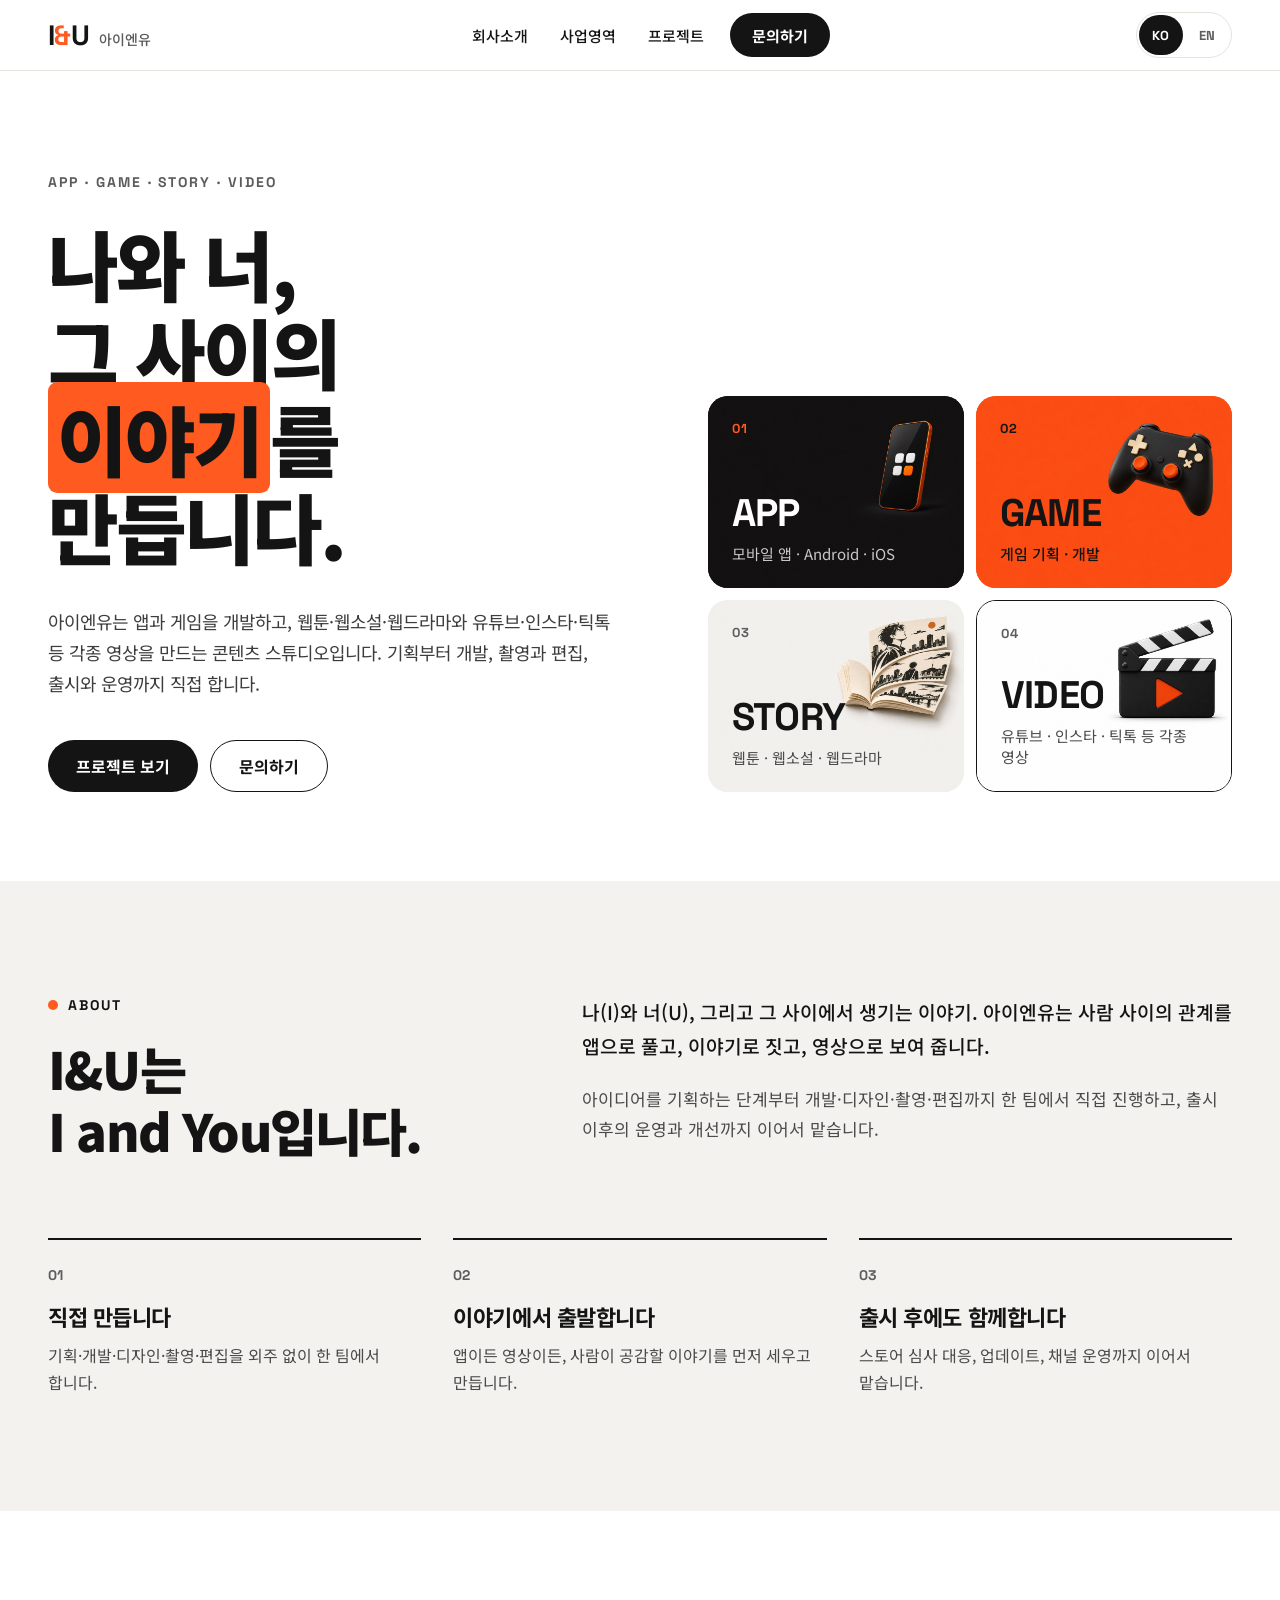
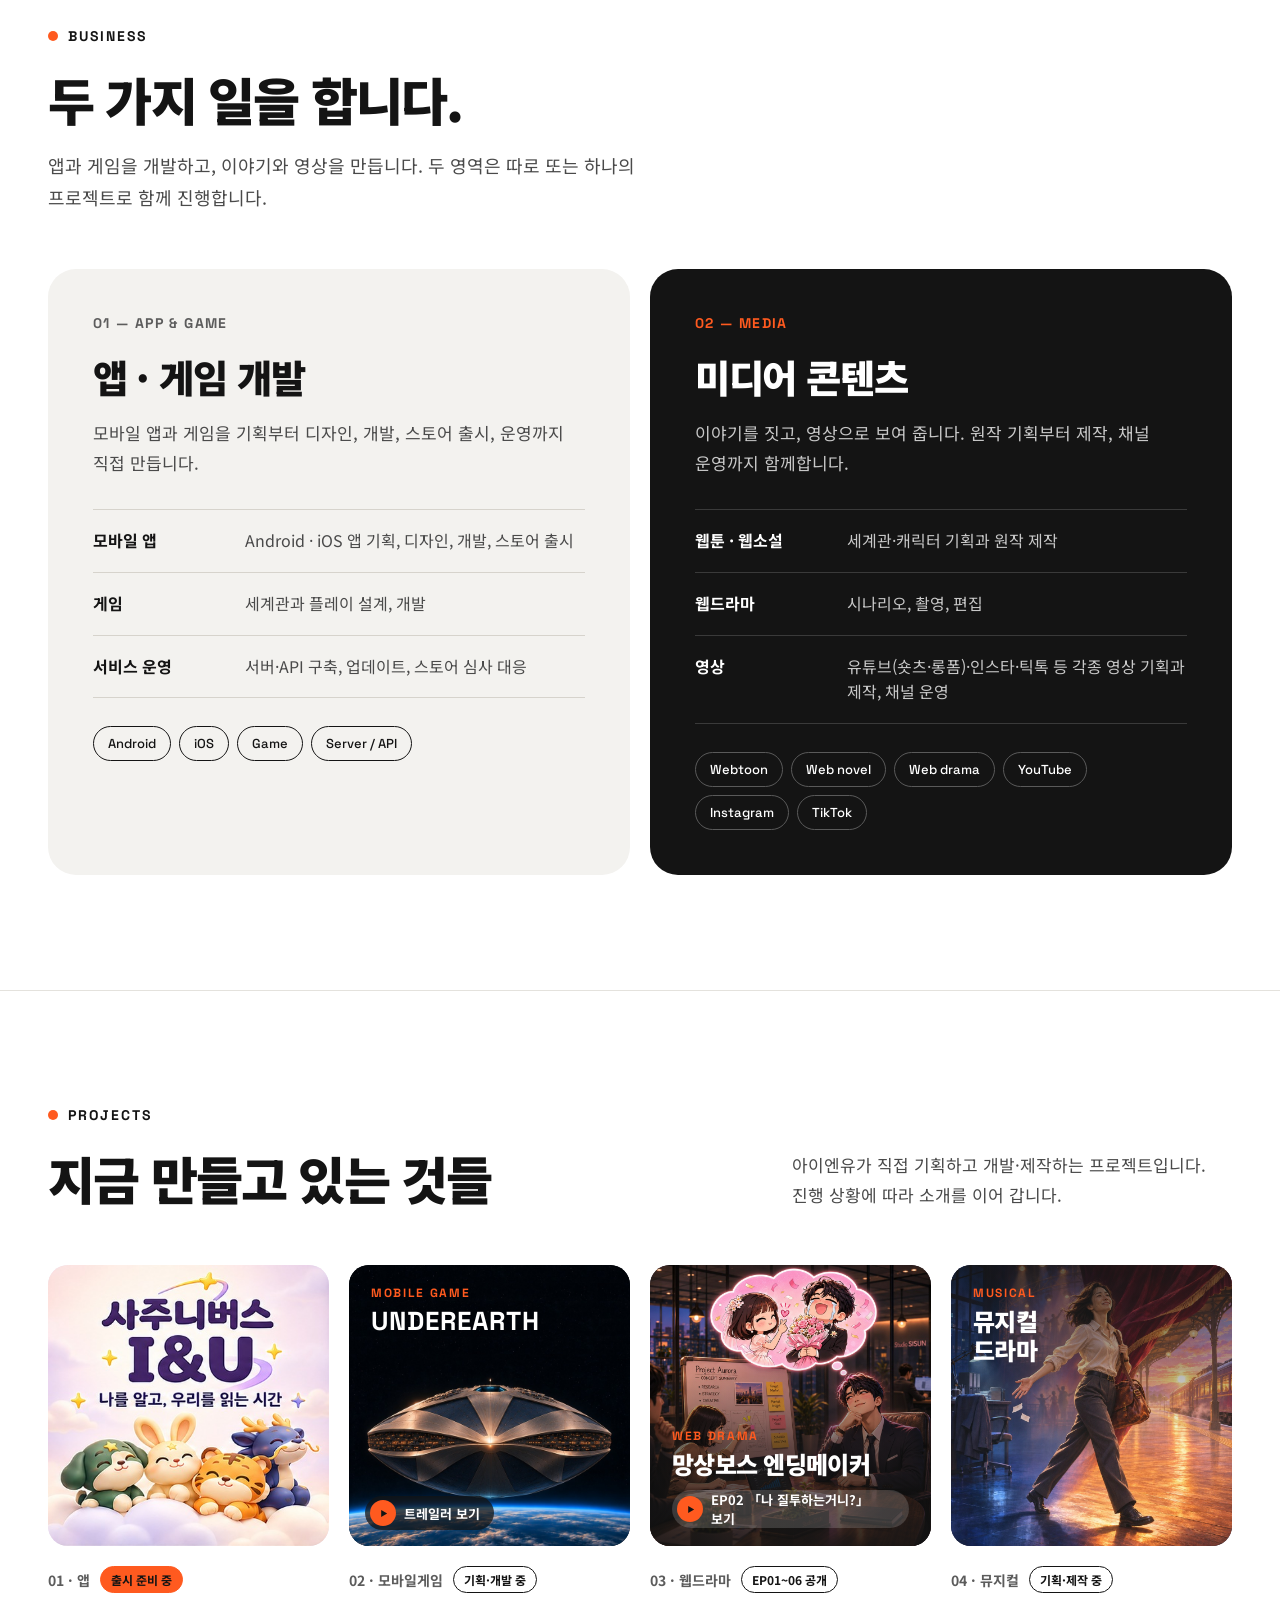
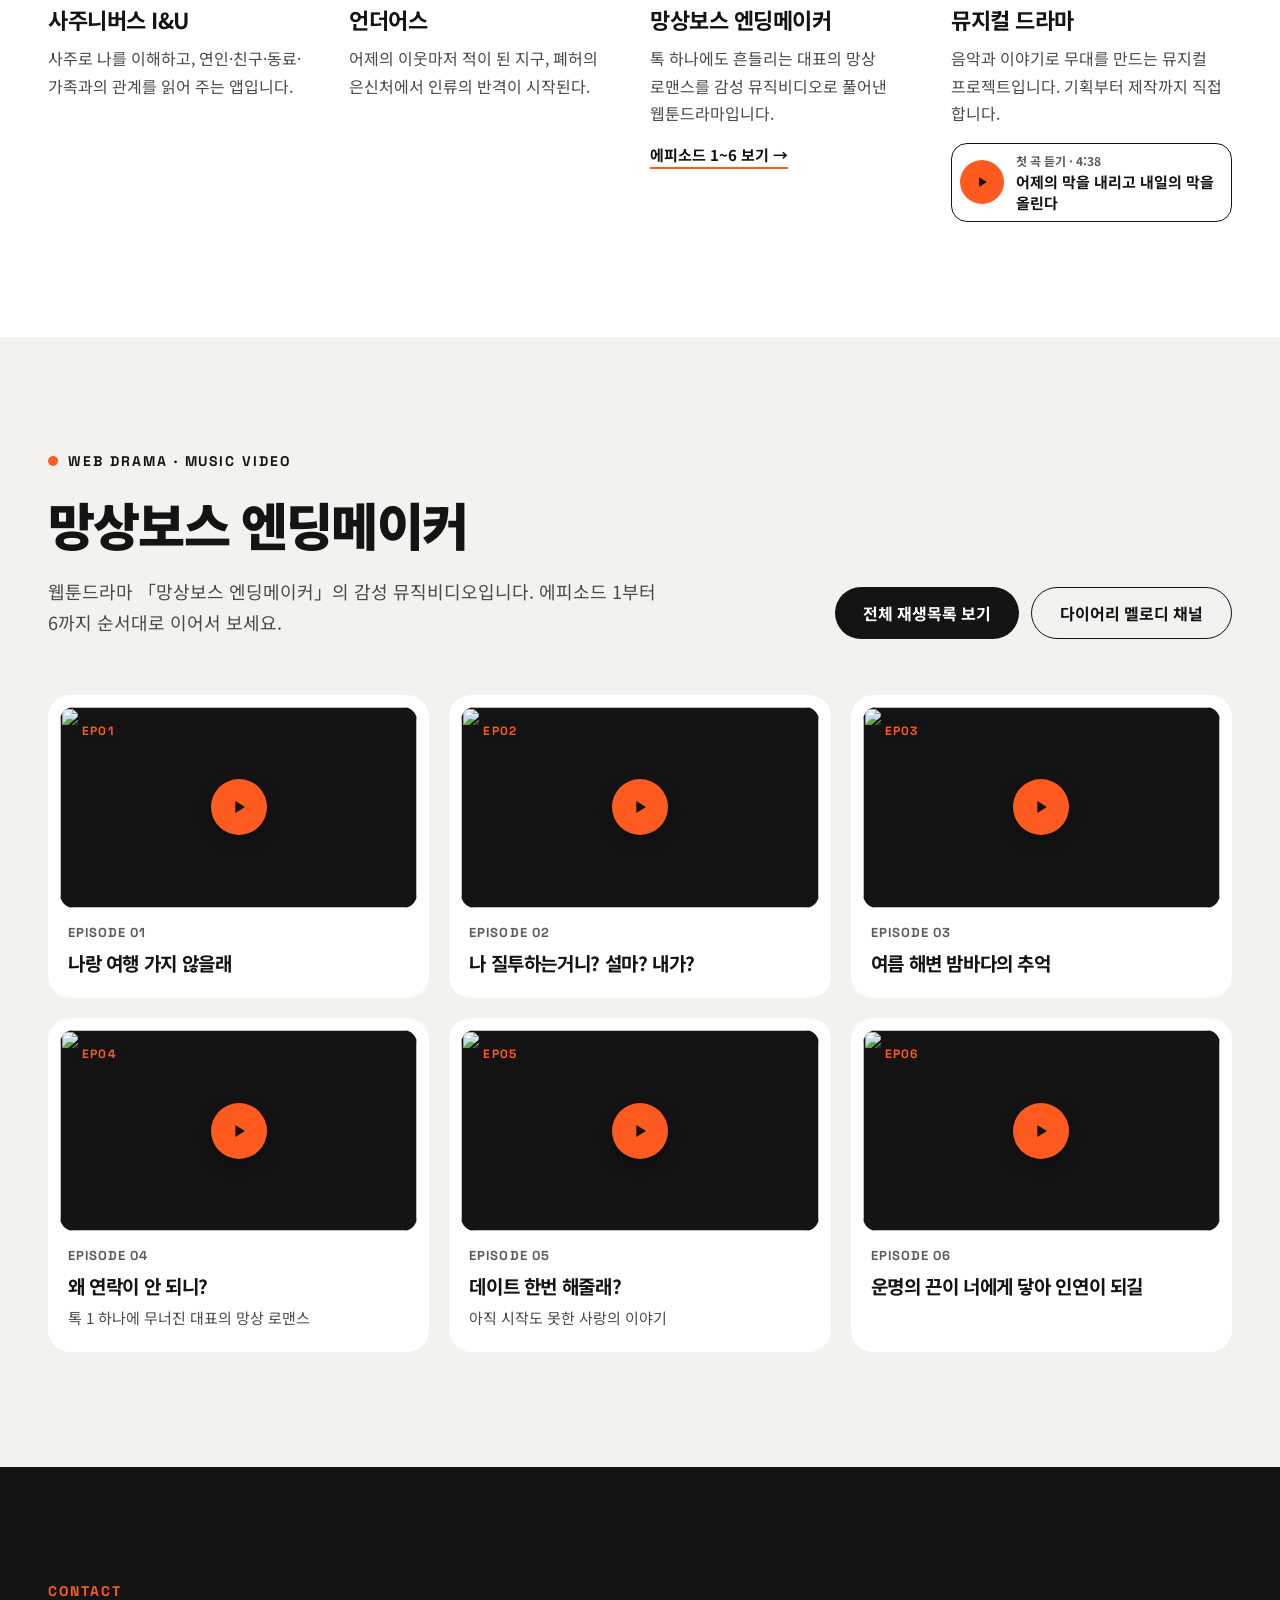
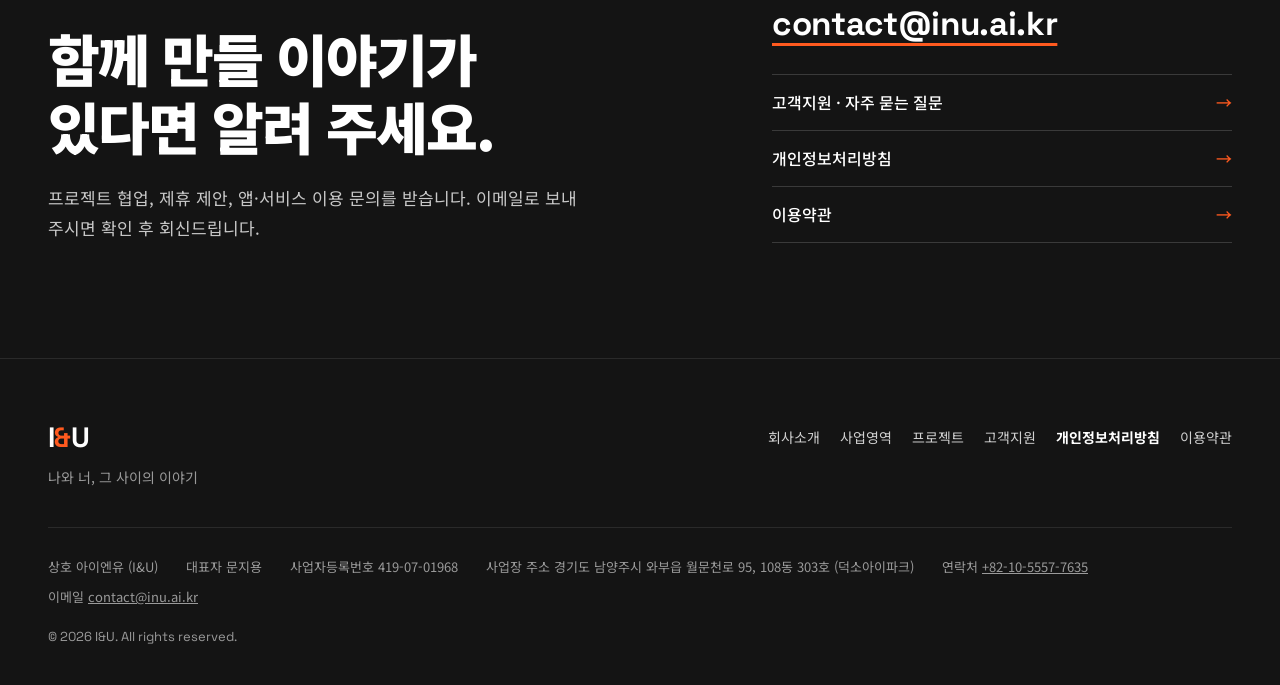
==== commit e561d01e: "Play trailer and EP02 in place with sound; fix hero tiles on phones Click no longer opens full scree" ====
--- a/index.html
+++ b/index.html
@@ -222,7 +222,7 @@
 
       <!-- 02 UnderEarth -->
       <article class="card">
-        <button type="button" class="cover" data-video-cover data-hover-sound="false" aria-pressed="false" style="background: #01050a">
+        <button type="button" class="cover" data-video-cover data-hover-sound="true" aria-pressed="false" style="background: #01050a">
           <img src="assets/img/underearth.jpg" alt="" width="756" height="756" loading="lazy">
           <video data-src="assets/media/underearth-trailer.mp4" muted playsinline preload="none" aria-hidden="true"></video>
           <span class="cover-top">
@@ -232,7 +232,8 @@
           <span class="chip chip-pos">
             <span class="dot" aria-hidden="true"><svg viewBox="0 0 24 24"><path d="M7 4.5v15l13-7.5z" fill="#141414"/></svg></span>
             <span class="st st-idle"><span class="ko">트레일러 보기</span><span class="en">Watch trailer</span></span>
-            <span class="st st-hoverMuted"><span class="ko">미리보기 · 누르면 소리와 함께 전체 화면</span><span class="en">Preview · click for full screen with sound</span></span>
+            <span class="st st-hoverSound"><span class="ko">재생 중 · 누르면 계속 재생</span><span class="en">Playing · click to keep playing</span></span>
+            <span class="st st-hoverMuted"><span class="ko">소리 없이 재생 중 · 눌러서 소리 켜기</span><span class="en">Playing muted · click for sound</span></span>
             <span class="st st-locked"><span class="ko">재생 중 · 누르면 멈춤</span><span class="en">Playing · click to stop</span></span>
           </span>
         </button>
@@ -257,7 +258,7 @@
             <span class="chip">
               <span class="dot" aria-hidden="true"><svg viewBox="0 0 24 24"><path d="M7 4.5v15l13-7.5z" fill="#141414"/></svg></span>
               <span class="st st-idle"><span class="ko">EP02 「나 질투하는거니?」 보기</span><span class="en">Watch EP02</span></span>
-              <span class="st st-hoverSound"><span class="ko">EP02 재생 중 · 누르면 전체 화면</span><span class="en">Playing EP02 · click for full screen</span></span>
+              <span class="st st-hoverSound"><span class="ko">EP02 재생 중 · 누르면 계속 재생</span><span class="en">Playing EP02 · click to keep playing</span></span>
               <span class="st st-hoverMuted"><span class="ko">소리 없이 재생 중 · 눌러서 소리 켜기</span><span class="en">Playing muted · click for sound</span></span>
               <span class="st st-locked"><span class="ko">재생 중 · 누르면 멈춤</span><span class="en">Playing · click to stop</span></span>
             </span>
--- a/home.css
+++ b/home.css
@@ -66,7 +66,7 @@
 .lang-toggle { display: flex; gap: 2px; padding: 2px; border: 1px solid var(--line); border-radius: 999px; }
 .lang-toggle button { min-width: 44px; min-height: 40px; border: 0; border-radius: 999px; background: transparent; color: var(--muted); font-family: var(--font-latin); font-size: 13px; font-weight: 700; cursor: pointer; }
 .lang-toggle button[aria-pressed="true"] { background: var(--ink); color: #fff; }
-.menu-btn { display: none; align-items: center; justify-content: center; width: 44px; height: 44px; border: 1px solid var(--line); border-radius: 12px; background: #fff; color: var(--ink); cursor: pointer; }
+.menu-btn { position: relative; display: none; align-items: center; justify-content: center; width: 44px; height: 44px; border: 1px solid var(--line); border-radius: 12px; background: #fff; color: var(--ink); cursor: pointer; }
 .menu-btn svg { width: 22px; height: 22px; }
 .menu-btn .icon-close { display: none; }
 .site-header[data-open="true"] .menu-btn .icon-open { display: none; }
@@ -98,7 +98,7 @@
 .btn-line { border: 1.5px solid var(--ink); color: var(--ink); }
 .btn-line:hover { background: var(--ink); color: #fff; }
 .hero-tiles { flex: 1 1 440px; min-width: 0; display: grid; grid-template-columns: repeat(2, minmax(0, 1fr)); gap: 12px; }
-.tile { position: relative; display: flex; flex-direction: column; justify-content: space-between; aspect-ratio: 4 / 3; min-height: 210px; padding: 24px; border-radius: 20px; overflow: hidden; text-decoration: none; color: var(--ink); transition: transform 0.25s ease, box-shadow 0.25s ease; }
+.tile { position: relative; min-width: 0; display: flex; flex-direction: column; justify-content: space-between; aspect-ratio: 4 / 3; padding: 24px; border-radius: 20px; overflow: hidden; text-decoration: none; color: var(--ink); transition: transform 0.25s ease, box-shadow 0.25s ease; }
 .tile:hover { transform: translateY(-3px); box-shadow: 0 14px 30px rgba(20, 20, 20, 0.14); color: var(--ink); }
 .tile > img { position: absolute; inset: 0; width: 100%; height: 100%; object-fit: cover; object-position: right center; transition: transform 0.6s ease; }
 .tile:hover > img { transform: scale(1.04); }
@@ -115,6 +115,11 @@
 .tile-game .tile-sub { color: var(--ink); font-weight: 500; }
 .tile-story { background: #f2f0ed; }
 .tile-video { background: #feffff; border: 1.5px solid var(--ink); }
+@media (max-width: 600px) {
+  .tile { aspect-ratio: auto; min-height: 190px; padding: 18px; }
+  .tile > img { object-fit: contain; object-position: right top; }
+  .tile-sub { font-size: 14px; }
+}
 
 /* ---------- about ---------- */
 .about { padding: var(--sec-y) var(--pad-x); background: var(--soft); }
